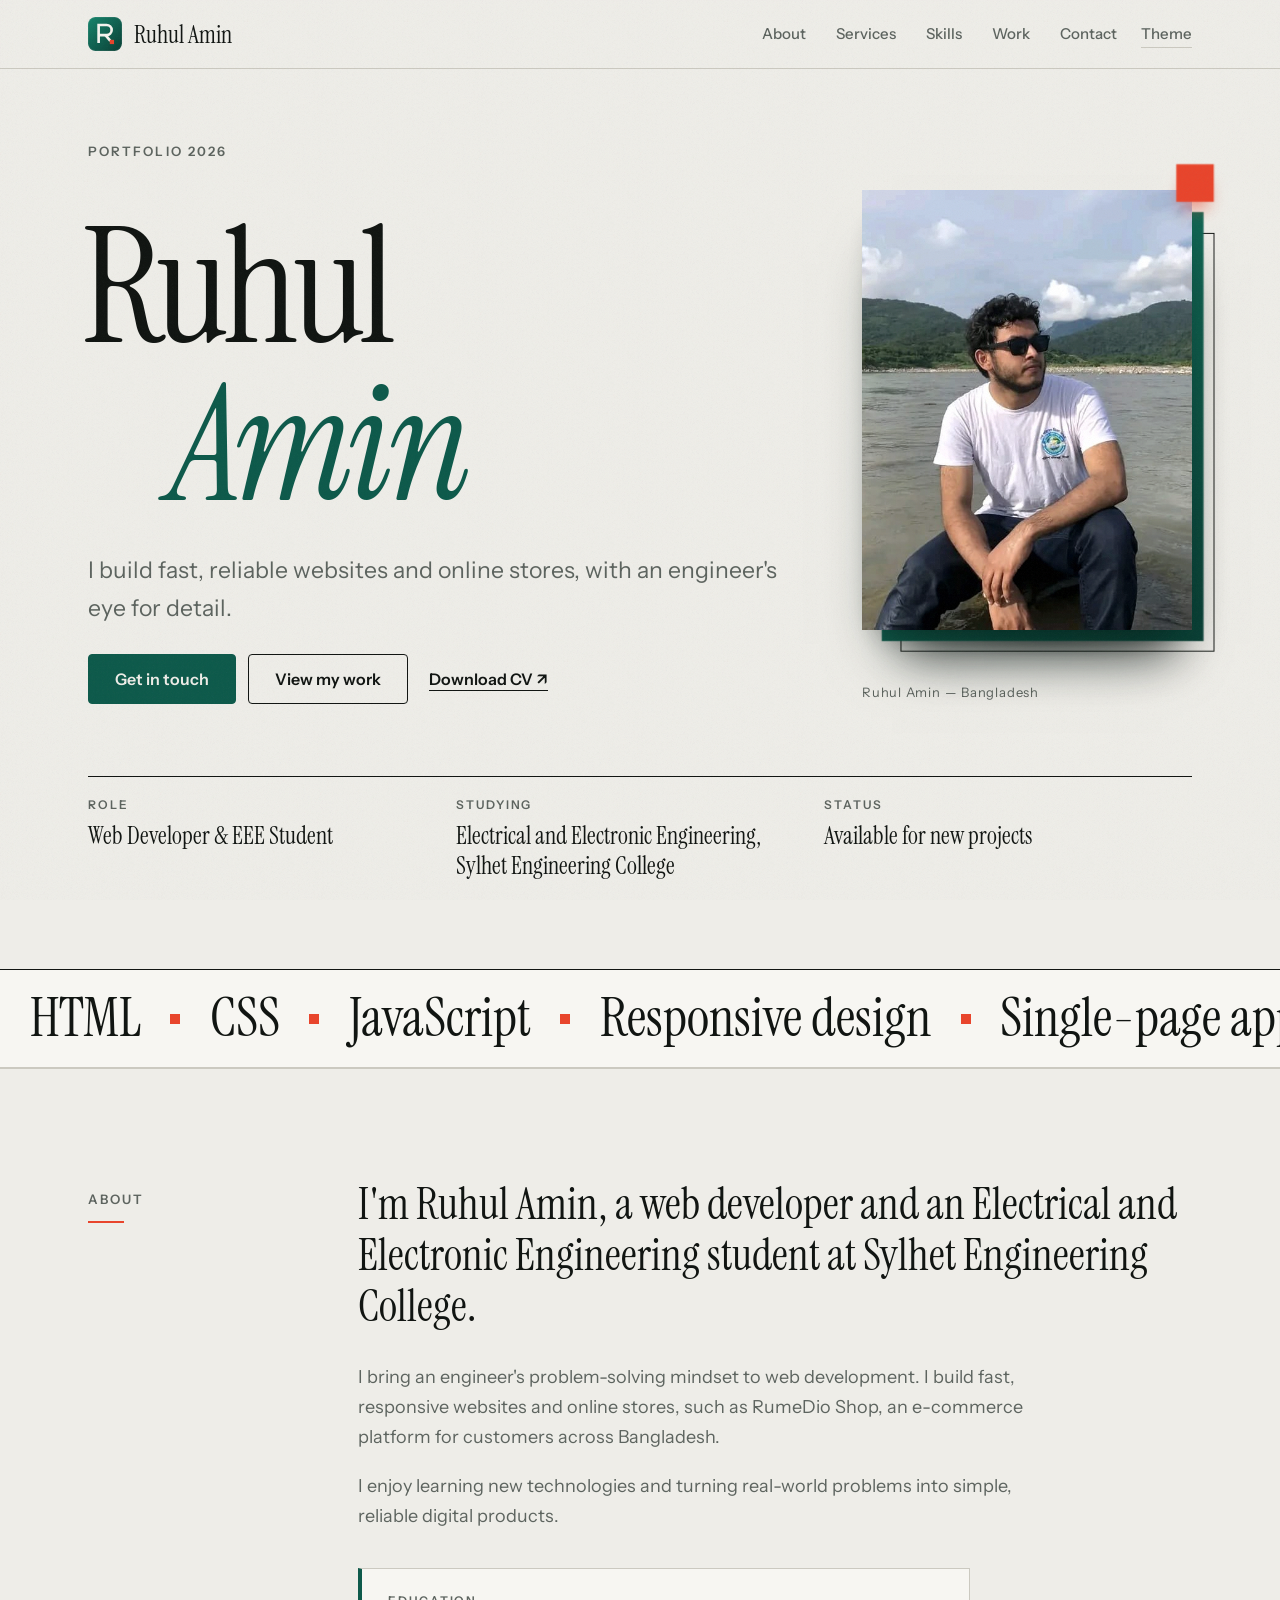
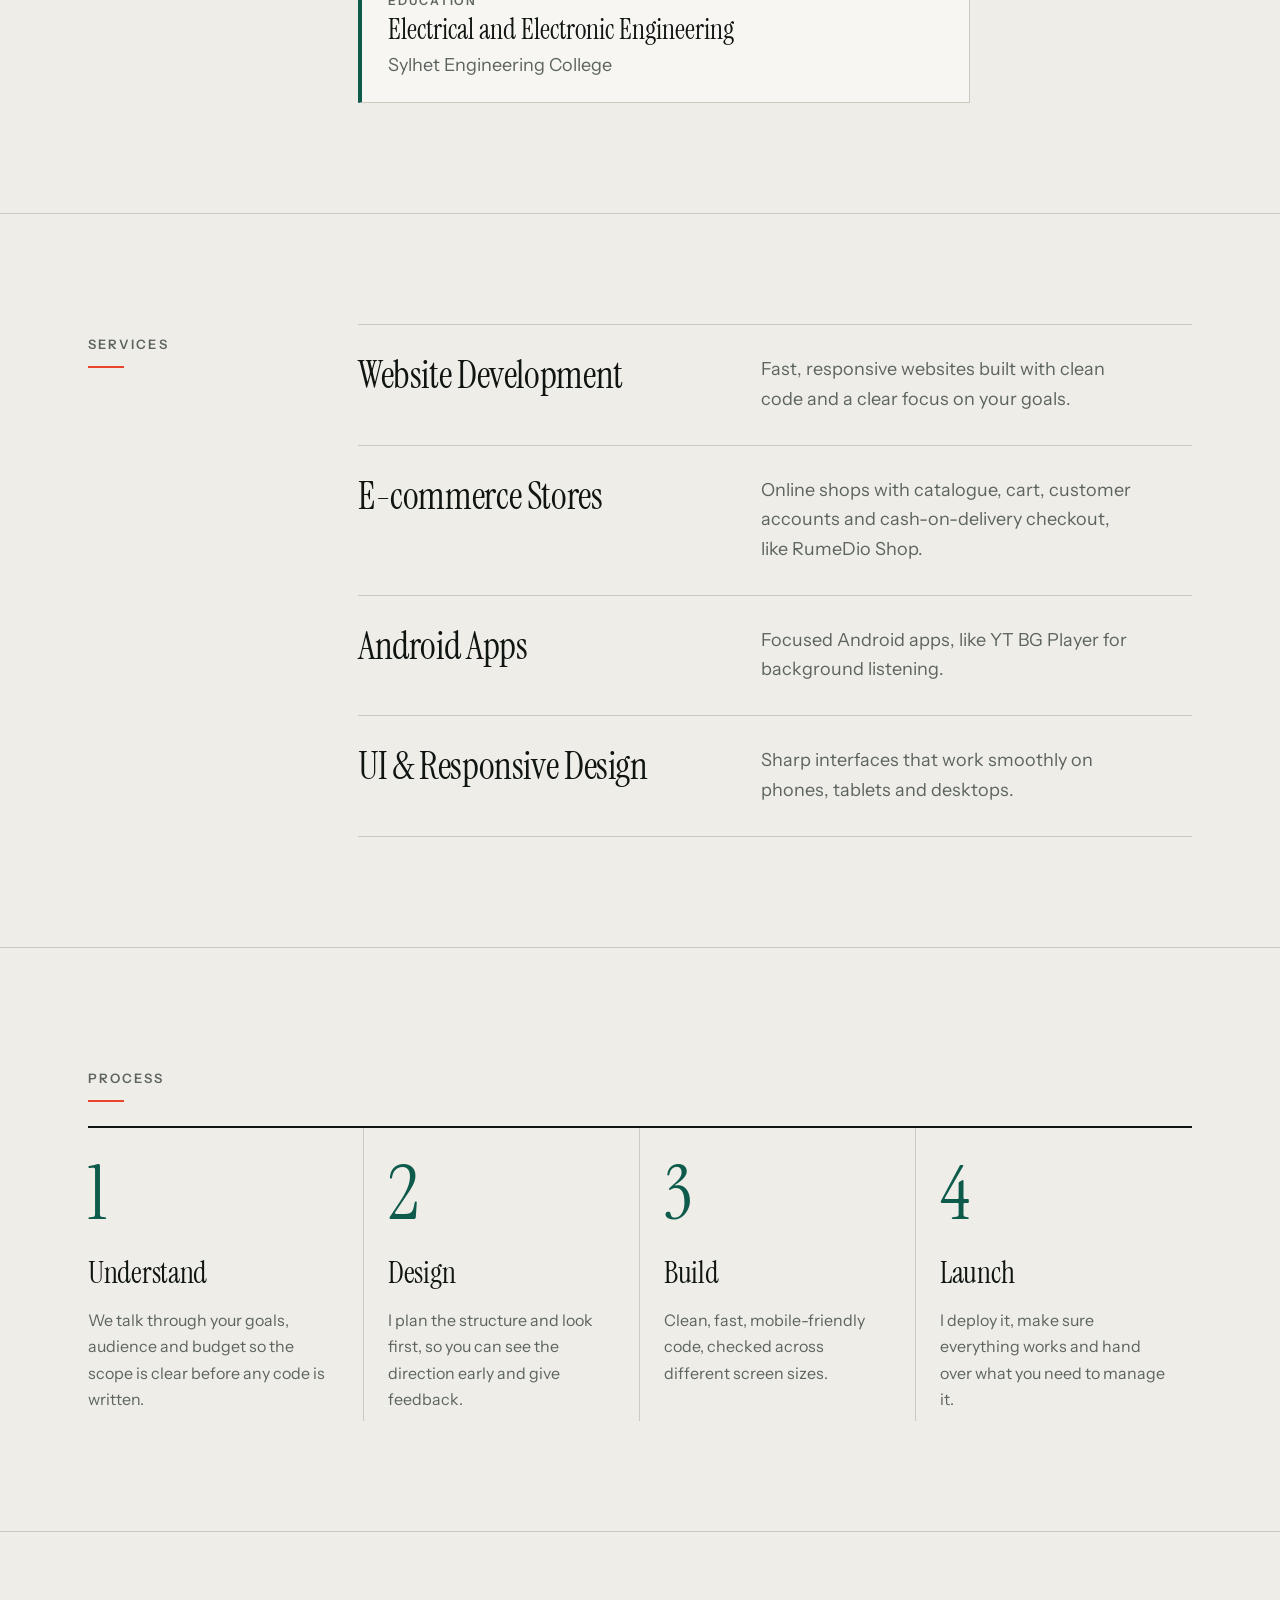
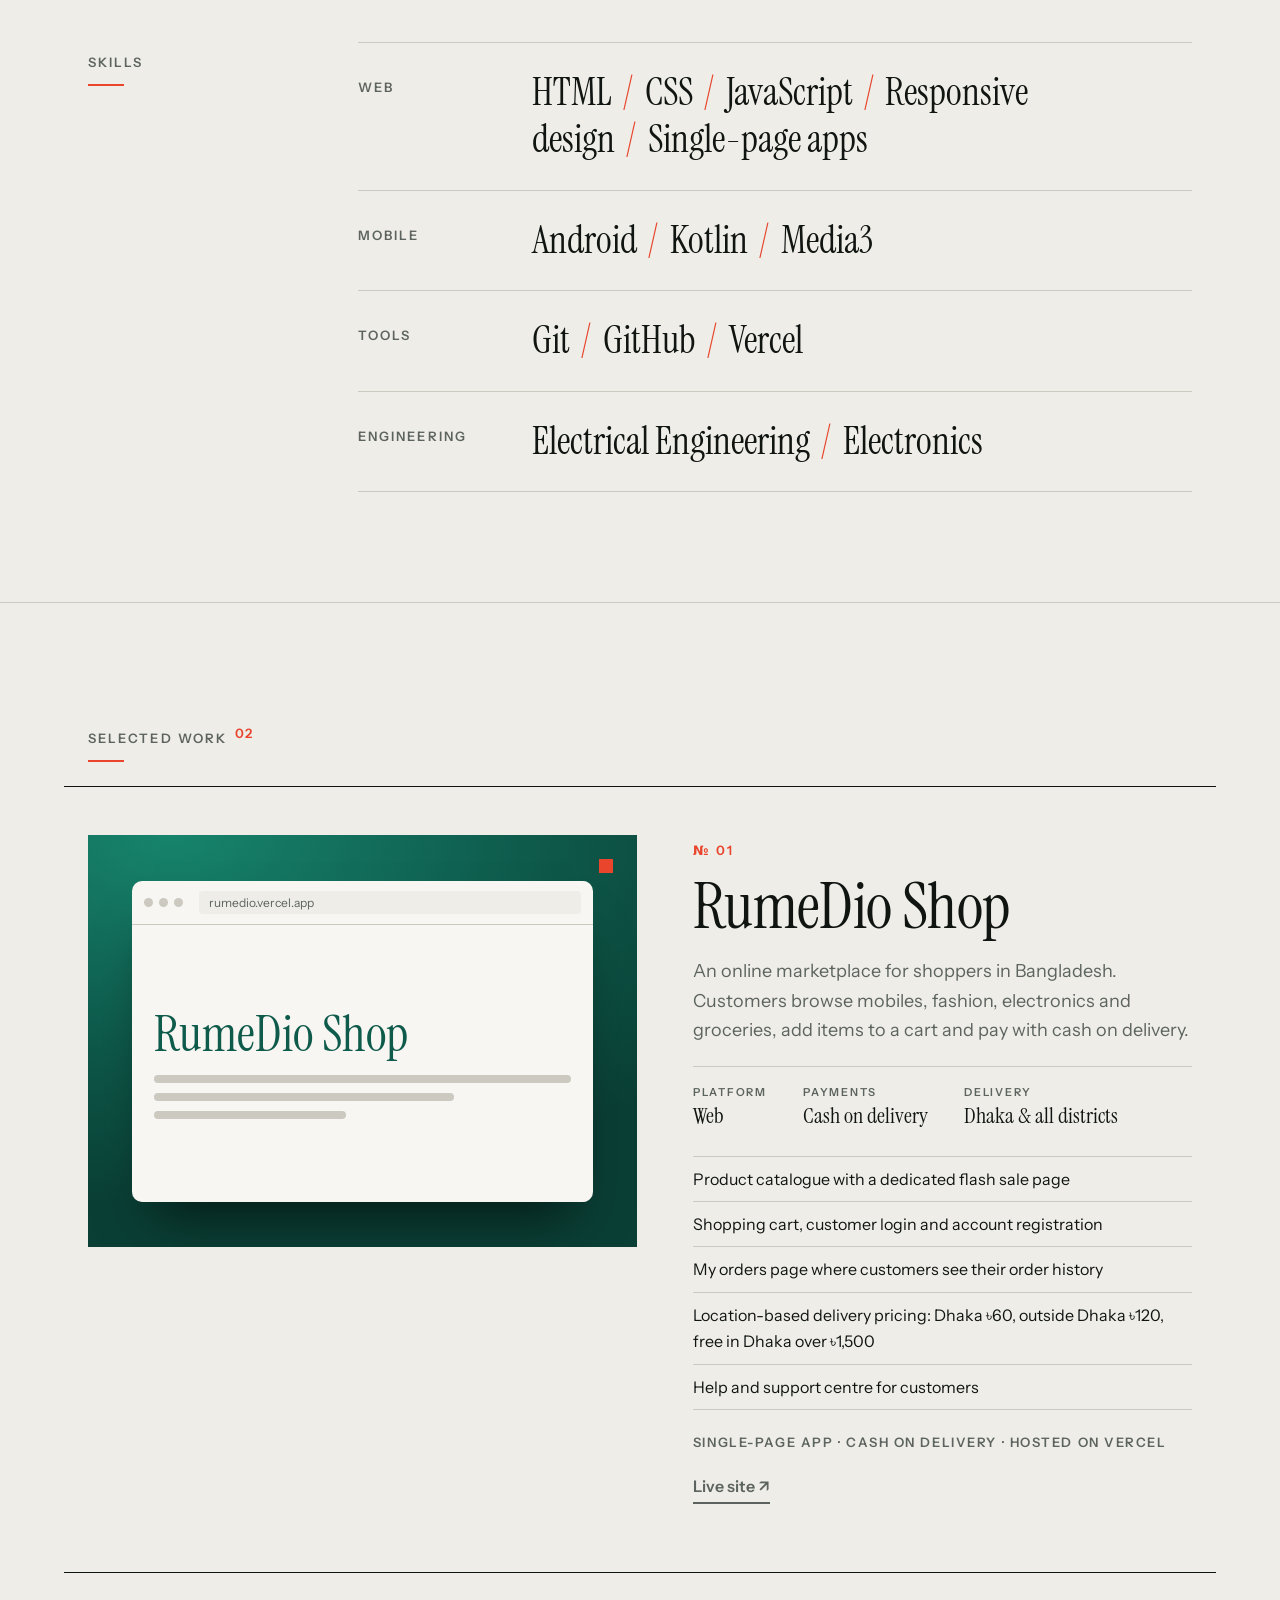
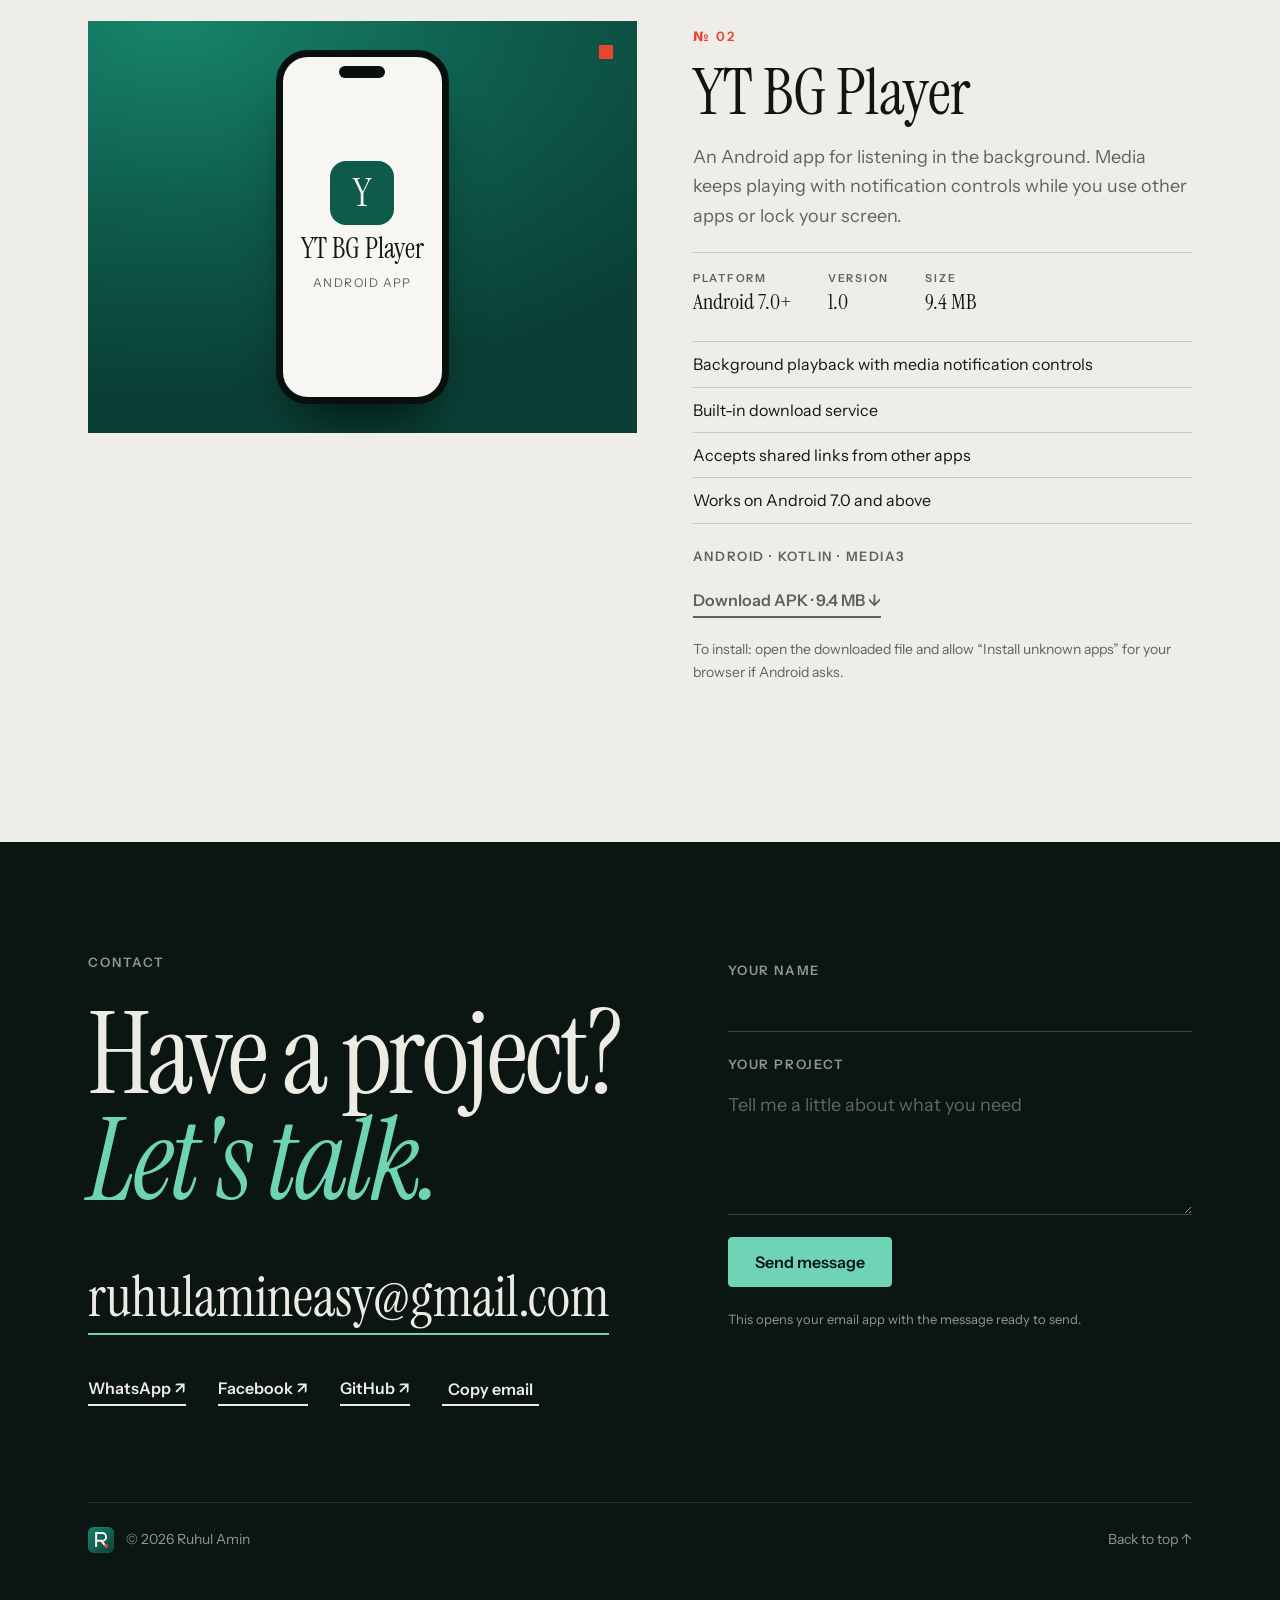
==== index.html @ 15cf126d "Add files via upload" ====
<!DOCTYPE html>
<html lang="en">
<head>
<meta charset="utf-8">
<meta name="viewport" content="width=device-width, initial-scale=1">
<title>Ruhul Amin — Web Developer</title>
<meta name="description" content="Ruhul Amin is a web developer and Electrical and Electronic Engineering student at Sylhet Engineering College, building fast websites and e-commerce stores.">
<meta name="theme-color" content="#0E5A4B">
<meta property="og:title" content="Ruhul Amin — Web Developer">
<meta property="og:description" content="Fast websites and e-commerce stores, built in Bangladesh.">
<meta property="og:type" content="website">
<link rel="icon" href="favicon.svg" type="image/svg+xml">
<link rel="preconnect" href="https://fonts.googleapis.com">
<link rel="preconnect" href="https://fonts.gstatic.com" crossorigin>
<link href="https://fonts.googleapis.com/css2?family=Instrument+Serif:ital@0;1&family=Instrument+Sans:wght@400;500;600&display=swap" rel="stylesheet">
<script type="application/ld+json">{"@context":"https://schema.org","@type":"Person","name":"Ruhul Amin","jobTitle":"Web Developer","email":"ruhulamineasy@gmail.com","alumniOf":{"@type":"CollegeOrUniversity","name":"Sylhet Engineering College"},"address":{"@type":"PostalAddress","addressCountry":"BD"}}</script>
<script>try{var t=localStorage.getItem('theme');if(t)document.documentElement.dataset.theme=t}catch(e){}document.documentElement.classList.add('js');try{if(sessionStorage.getItem('seen'))document.documentElement.classList.add('seen');else sessionStorage.setItem('seen','1')}catch(e){}</script>
<link rel="stylesheet" href="style.css">
</head>
<body>
<a class="skip" href="#about">Skip to content</a>
<div id="splash" aria-hidden="true"><img src="assets/logo.svg" width="96" height="96" alt=""></div>
<div class="progress" id="progress"></div>
<header class="top"><div class="wrap bar">
  <a class="brand" href="#top" aria-label="Home"><img src="assets/logo.svg" width="34" height="34" alt=""><span id="brand"></span></a>
  <nav id="nav" aria-label="Main"><a href="#about">About</a><a href="#services">Services</a><a href="#skills">Skills</a><a href="#projects">Work</a><a href="#contact">Contact</a></nav>
  <div class="actions"><button class="tx" id="theme" type="button">Theme</button><button class="tx menu" id="menu" type="button" aria-expanded="false">Menu</button></div>
</div></header>

<section class="hero" id="top"><div class="wrap">
  <p class="kicker">Portfolio <span id="year"></span></p>
  <div class="hero-grid">
    <div>
      <h1 id="hello"></h1>
      <p class="lead" id="tagline"></p>
      <div class="cta-row"><a class="btn solid" href="#contact">Get in touch</a><a class="btn" href="#projects">View my work</a><a class="btn text" id="cv" hidden download>Download CV ↗</a></div>
    </div>
    <figure class="photo"><div class="stage" id="stage"><i class="l1"></i><i class="l2"></i><div class="frame" id="avatar"></div><b class="sq"></b></div><figcaption id="cap"></figcaption></figure>
  </div>
  <dl class="meta" id="meta"></dl>
</div></section>

<div class="ticker" aria-hidden="true"><div id="tick"></div></div>

<section id="about"><div class="wrap row"><h2>About</h2><div id="aboutText" class="prose rv"></div></div></section>
<section id="services"><div class="wrap row"><h2>Services</h2><div class="svc" id="svcList"></div></div></section>
<section id="process"><div class="wrap"><div class="row head"><h2>Process</h2></div><div class="proc" id="procList"></div></div></section>
<section id="skills"><div class="wrap row"><h2>Skills</h2><div id="skillList"></div></div></section>
<section id="projects"><div class="wrap"><div class="row head"><h2>Selected work</h2></div><div id="projectList"></div></div></section>

<section class="contact" id="contact"><div class="wrap">
  <div class="contact-grid">
    <div>
      <p class="kicker">Contact</p>
      <h2 class="big">Have a project?<br><em>Let's talk.</em></h2>
      <a class="mail" id="mail"></a>
      <p class="hl" id="links"></p>
    </div>
    <form class="form" id="form">
      <label>Your name<input name="name" required autocomplete="name"></label>
      <label>Your project<textarea name="msg" rows="5" required placeholder="Tell me a little about what you need"></textarea></label>
      <button class="btn solid" type="submit">Send message</button>
      <small>This opens your email app with the message ready to send.</small>
    </form>
  </div>
  <footer><img src="assets/logo.svg" width="26" height="26" alt=""><span id="foot"></span><a href="#top" class="totop">Back to top ↑</a></footer>
</div></section>
<script src="data.js"></script>
<script src="script.js"></script>
</body>
</html>
---- style.css ----
:root{--bg:#eeede8;--panel:#f7f6f2;--ink:#111512;--muted:#5d645f;--line:#cbc9c0;--acc:#0e5a4b;--green:#0e5a4b;--hot:#e8452c;--dark:#0b1511;--paper:#f4f3ee;color-scheme:light}
:root[data-theme=dark]{--bg:#0d1310;--panel:#121a16;--ink:#ecebe4;--muted:#8f9892;--line:#27302b;--acc:#6fd3b5;color-scheme:dark}
@media (prefers-color-scheme:dark){:root:not([data-theme=light]){--bg:#0d1310;--panel:#121a16;--ink:#ecebe4;--muted:#8f9892;--line:#27302b;--acc:#6fd3b5;color-scheme:dark}}
*{box-sizing:border-box}html{scroll-behavior:smooth;scroll-padding-top:70px}
body{margin:0;background:var(--bg);color:var(--ink);font:400 18px/1.65 "Instrument Sans",system-ui,sans-serif;-webkit-font-smoothing:antialiased}
body::after{content:"";position:fixed;inset:0;pointer-events:none;z-index:50;opacity:.05;background-image:url("data:image/svg+xml,%3Csvg xmlns='http://www.w3.org/2000/svg' width='160' height='160'%3E%3Cfilter id='n'%3E%3CfeTurbulence baseFrequency='.8' numOctaves='2' stitchTiles='stitch'/%3E%3C/filter%3E%3Crect width='100%25' height='100%25' filter='url(%23n)'/%3E%3C/svg%3E")}
h1,h2,h3,.serif{font-family:"Instrument Serif",Georgia,serif;font-weight:400;margin:0;letter-spacing:-.01em}
a{color:inherit}:focus-visible{outline:2px solid var(--acc);outline-offset:4px}
::selection{background:var(--green);color:var(--paper)}
.wrap{max-width:1160px;margin:0 auto;padding:0 28px}
section{padding:110px 0;border-top:1px solid var(--line)}
.kicker{margin:0 0 28px;font-size:13px;font-weight:600;letter-spacing:.16em;text-transform:uppercase;color:var(--muted)}
.row{display:grid;grid-template-columns:230px 1fr;gap:40px}
.row>h2{font:600 13px "Instrument Sans",sans-serif;letter-spacing:.16em;text-transform:uppercase;color:var(--muted);padding-top:12px}
.progress{position:fixed;top:0;left:0;height:2px;width:0;background:var(--hot);z-index:60}

.top{position:sticky;top:0;z-index:10;background:color-mix(in srgb,var(--bg) 90%,transparent);backdrop-filter:blur(10px);border-bottom:1px solid var(--line)}
.bar{display:flex;align-items:center;height:68px;gap:24px}
.brand{display:flex;align-items:center;gap:12px;font:400 24px "Instrument Serif",serif;text-decoration:none}
.brand img{border-radius:6px}
#nav{display:flex;gap:30px;margin-left:auto}
#nav a{text-decoration:none;font-size:15px;font-weight:500;color:var(--muted);padding:4px 0;background:linear-gradient(var(--hot),var(--hot)) 0 100%/0 2px no-repeat;transition:background-size .3s,color .2s}
#nav a:hover,#nav a.on{color:var(--ink);background-size:100% 2px}
.actions{display:flex;gap:18px}
.tx{background:none;border:0;padding:4px 0;font:500 15px "Instrument Sans",sans-serif;color:var(--muted);cursor:pointer;border-bottom:1px solid var(--line)}
.tx:hover{color:var(--ink);border-color:var(--ink)}.menu{display:none}

.hero{border:0;padding:72px 0 88px}
.hero-grid{display:grid;grid-template-columns:1fr 330px;gap:64px;align-items:end}
.hero h1{font-size:clamp(64px,12.5vw,176px);line-height:.88;letter-spacing:-.035em;margin-left:-.04em}
.hero h1 em{color:var(--acc);padding-left:.55em}
.lead{font-size:clamp(19px,2vw,23px);max-width:30em;margin:36px 0 26px;color:var(--muted)}
.hl{display:flex;flex-wrap:wrap;gap:12px 32px;margin:0}
.hl a,.lnk{font-weight:600;font-size:16px;text-decoration:none;border-bottom:2px solid var(--ink);padding-bottom:2px;cursor:pointer;transition:.2s;background:none;border-top:0;border-left:0;border-right:0;color:inherit;font-family:inherit}
.hl a:hover,.lnk:hover{color:var(--acc);border-color:var(--hot)}
.photo{margin:0;position:relative}
.frame{aspect-ratio:3/4;background:var(--green);color:var(--paper);display:grid;place-items:center;font:400 120px "Instrument Serif",serif;overflow:hidden}
.frame img{width:100%;height:100%;object-fit:cover;filter:grayscale(.15) contrast(1.03)}
.photo::after{content:"";position:absolute;width:38px;height:38px;background:var(--hot);right:-14px;top:-14px;z-index:-1}
figcaption{margin-top:12px;font-size:13px;letter-spacing:.06em;color:var(--muted)}
.meta{display:grid;grid-template-columns:repeat(3,1fr);margin:72px 0 0;border-top:1px solid var(--ink)}
.meta div{padding:18px 24px 0 0}.meta dt{font-size:12px;font-weight:600;letter-spacing:.16em;text-transform:uppercase;color:var(--muted)}
.meta dd{margin:6px 0 0;font:400 24px/1.25 "Instrument Serif",serif}

.prose p{margin:0 0 20px;max-width:58ch;color:var(--muted)}
.prose p:first-child{font:400 clamp(28px,3.6vw,44px)/1.15 "Instrument Serif",serif;color:var(--ink);max-width:22em;margin-bottom:32px}
.svc article{display:grid;grid-template-columns:1fr 1fr;gap:32px;padding:30px 0;border-top:1px solid var(--line);transition:padding .3s}
.svc article:last-child{border-bottom:1px solid var(--line)}
.svc article:hover{padding-left:16px}.svc article:hover h3{color:var(--acc);font-style:italic}
.svc h3{font-size:clamp(28px,3vw,38px);line-height:1.1}.svc p{margin:0;color:var(--muted);align-self:center}
.group{display:grid;grid-template-columns:150px 1fr;gap:24px;padding:26px 0;border-top:1px solid var(--line)}
.group:last-child{border-bottom:1px solid var(--line)}
.group h3{font:600 13px "Instrument Sans",sans-serif;letter-spacing:.16em;text-transform:uppercase;color:var(--muted);padding-top:10px}
.group p{margin:0;font:400 clamp(26px,3vw,38px)/1.25 "Instrument Serif",serif}
.group i{font-style:normal;color:var(--hot);padding:0 .3em}

.head{margin-bottom:24px}
.proj{display:grid;grid-template-columns:1.1fr 1fr;gap:56px;padding:48px 0;border-top:1px solid var(--ink)}
.panel{background:var(--green);color:var(--paper);aspect-ratio:4/3;padding:28px;display:flex;flex-direction:column;justify-content:space-between;position:relative;overflow:hidden}
.panel small{font-size:13px;letter-spacing:.14em;text-transform:uppercase;opacity:.75}
.panel strong{font:400 clamp(52px,7vw,96px)/.9 "Instrument Serif",serif;letter-spacing:-.03em}
.panel::after{content:"";position:absolute;right:28px;top:28px;width:16px;height:16px;background:var(--hot)}
.shot{aspect-ratio:4/3;border:1px solid var(--line);overflow:hidden;background:var(--panel)}.shot img{width:100%;height:100%;object-fit:cover;object-position:top}
.proj .n{font-size:13px;font-weight:600;letter-spacing:.16em;color:var(--hot)}
.proj h3{font-size:clamp(40px,5vw,64px);line-height:1;margin:10px 0 18px}
.proj p{margin:0 0 20px;color:var(--muted);max-width:40em}
.points{list-style:none;margin:0 0 22px;padding:0}
.points li{padding:9px 0;border-top:1px solid var(--line);font-size:16px}.points li:last-child{border-bottom:1px solid var(--line)}
.proj .note{margin:18px 0 0;font-size:14px;color:var(--muted);max-width:38em}
.tech{margin:0 0 26px;font-size:13px;font-weight:600;letter-spacing:.12em;text-transform:uppercase;color:var(--acc)}

.contact{background:var(--dark);color:#ecebe4;border:0}
.contact .kicker{color:#8f9892}
.big{font-size:clamp(52px,9vw,128px);line-height:.92;letter-spacing:-.03em;margin-bottom:48px}.big em{color:#6fd3b5}
.mail{display:inline-block;font:400 clamp(26px,4.5vw,56px) "Instrument Serif",serif;text-decoration:none;border-bottom:2px solid #6fd3b5;margin-bottom:40px;word-break:break-all}
.mail:hover{color:#6fd3b5}
.contact .hl a,.contact .lnk{border-color:#ecebe4}.contact .hl a:hover,.contact .lnk:hover{color:#6fd3b5;border-color:var(--hot)}
footer{display:flex;align-items:center;gap:12px;margin-top:96px;padding-top:24px;border-top:1px solid #27302b;color:#8f9892;font-size:14px}
.totop{margin-left:auto;text-decoration:none}.totop:hover{color:#fff}

.js .rv{opacity:0;transform:translateY(24px);transition:opacity .8s cubic-bezier(.2,.7,.2,1),transform .8s cubic-bezier(.2,.7,.2,1)}
.js .rv.in{opacity:1;transform:none}
.hero .kicker,.hero h1,.lead,.hero .hl,.photo,.meta{animation:up .9s cubic-bezier(.2,.7,.2,1) both}
.hero h1{animation-delay:.08s}.lead{animation-delay:.2s}.hero .hl{animation-delay:.28s}.photo{animation-delay:.25s}.meta{animation-delay:.4s}
@keyframes up{from{opacity:0;transform:translateY(24px)}}

@media (max-width:860px){
 .row,.hero-grid,.proj,.svc article,.group{grid-template-columns:1fr}.row{gap:20px}.svc article,.group{gap:10px}
 .hero{padding:40px 0 64px}.hero-grid{gap:40px}.photo{width:200px;order:-1}.frame{font-size:80px}.meta{grid-template-columns:1fr;margin-top:48px}
 .proj{gap:28px;padding:36px 0}section{padding:72px 0}.menu{display:block}.actions{margin-left:auto}#nav{margin:0}
 #nav{display:none;position:absolute;top:68px;left:0;right:0;flex-direction:column;gap:0;padding:8px 28px 18px;background:var(--bg);border-bottom:1px solid var(--line)}
 #nav.open{display:flex}#nav a{padding:12px 0;font-size:18px}
}
@media (prefers-reduced-motion:reduce){*{animation:none!important;transition:none!important;scroll-behavior:auto!important}.js .rv{opacity:1;transform:none}}

/* ---- v2 polish ---- */
[hidden]{display:none!important}
.cta-row{display:flex;flex-wrap:wrap;gap:12px;align-items:center}
.btn{display:inline-block;font:600 16px "Instrument Sans",sans-serif;text-decoration:none;padding:14px 26px;border:1.5px solid var(--ink);border-radius:4px;background:none;color:inherit;cursor:pointer;transition:.2s}
.btn:hover{background:var(--ink);color:var(--bg)}
.btn.solid{background:var(--acc);border-color:var(--acc);color:var(--bg)}
.btn.solid:hover{filter:brightness(1.12);background:var(--acc);color:var(--bg)}
.btn.text{border-color:transparent;text-decoration:underline;text-underline-offset:5px;padding-inline:8px}
.btn.text:hover{background:none;color:var(--acc)}
.edu{display:grid;gap:4px;max-width:34em;margin-top:36px;padding:22px 26px;background:var(--panel);border:1px solid var(--line);border-left:4px solid var(--acc)}
.edu span{font-size:12px;font-weight:600;letter-spacing:.16em;text-transform:uppercase;color:var(--muted)}
.edu strong{font:400 28px/1.15 "Instrument Serif",serif}.edu em{font-style:normal;color:var(--muted)}

.visual{aspect-ratio:4/3;background:radial-gradient(120% 90% at 15% 0%,#17846c,var(--green) 55%,#0a3f35);display:flex;align-items:center;justify-content:center;overflow:hidden;position:relative}
.visual::after{content:"";position:absolute;right:24px;top:24px;width:14px;height:14px;background:var(--hot)}
.phone{height:86%;aspect-ratio:9/18.5;background:var(--panel);border:7px solid #07100c;border-radius:32px;box-shadow:0 34px 50px -22px rgba(0,0,0,.65);display:flex;flex-direction:column;align-items:center;justify-content:center;gap:10px;position:relative;overflow:hidden;text-align:center;padding:16px}
.phone::before{content:"";position:absolute;top:9px;left:50%;width:46px;height:12px;border-radius:8px;background:#07100c;transform:translateX(-50%);z-index:2}
.phone img{position:absolute;inset:0;width:100%;height:100%;object-fit:cover}
.phone .ic{width:64px;height:64px;border-radius:16px;background:var(--green);color:var(--paper);display:grid;place-items:center;font:400 38px "Instrument Serif",serif}
.phone b{font:400 28px/1 "Instrument Serif",serif}.phone small{font-size:12px;color:var(--muted);letter-spacing:.12em;text-transform:uppercase}
.browser{width:84%;height:78%;background:var(--panel);border-radius:10px;box-shadow:0 34px 50px -22px rgba(0,0,0,.6);overflow:hidden;display:flex;flex-direction:column}
.browser i{display:flex;align-items:center;gap:6px;padding:10px 12px;border-bottom:1px solid var(--line);font-style:normal}
.browser u{width:9px;height:9px;border-radius:50%;background:var(--line)}
.browser em{flex:1;margin-left:10px;font-style:normal;font-size:12px;color:var(--muted);background:var(--bg);padding:2px 10px;border-radius:4px;white-space:nowrap;overflow:hidden}
.pg{flex:1;padding:22px;display:flex;flex-direction:column;gap:10px;justify-content:center}
.pg b{font:400 clamp(30px,4vw,50px)/1 "Instrument Serif",serif;color:var(--acc);margin-bottom:6px}
.pg s{display:block;height:8px;border-radius:4px;background:var(--line);width:100%}.pg s:nth-of-type(2){width:72%}.pg s:nth-of-type(3){width:46%}
.pg.has{padding:0}.pg.has img{width:100%;height:100%;object-fit:cover;object-position:top}

.contact-grid{display:grid;grid-template-columns:1.1fr .9fr;gap:72px;align-items:start}
.form{display:grid;gap:22px;padding-top:8px}
.form label{display:grid;gap:8px;font-size:13px;font-weight:600;letter-spacing:.12em;text-transform:uppercase;color:#8f9892}
.form input,.form textarea{font:400 18px "Instrument Sans",sans-serif;color:#ecebe4;background:transparent;border:0;border-bottom:1.5px solid #3a453f;padding:10px 0;border-radius:0;letter-spacing:0;text-transform:none;resize:vertical}
.form input:focus,.form textarea:focus{outline:0;border-color:#6fd3b5}
.form input::placeholder,.form textarea::placeholder{color:#5d6a63}
.form small{color:#8f9892;font-size:13px}
.contact .btn{border-color:#ecebe4;color:#ecebe4}.contact .btn:hover{background:#ecebe4;color:#0b1511}
.contact .btn.solid{background:#6fd3b5;border-color:#6fd3b5;color:#0b1511}.contact .btn.solid:hover{background:#8be3c8;color:#0b1511}
.form .btn{justify-self:start}
@media (max-width:860px){.contact-grid{grid-template-columns:1fr;gap:48px}.cta-row .btn{padding:13px 22px}}

/* ---- v3 motion ---- */
html:not(.seen){--o:1.25s}
#splash{position:fixed;inset:0;z-index:100;background:#0b1511;display:grid;place-items:center;animation:splashout .6s 1.25s cubic-bezier(.7,0,.3,1) forwards}
#splash img{width:96px;height:96px;border-radius:22px;box-shadow:0 30px 60px -20px rgba(0,0,0,.6)}
.seen #splash{display:none}
@keyframes splashout{to{transform:translateY(-100%);visibility:hidden}}

.brand img{transition:transform .35s cubic-bezier(.3,1.6,.5,1)}
.brand:hover img{transform:rotate(-8deg) scale(1.08)}

.hero h1{animation:none}
.ln{display:block;overflow:hidden;padding:.12em 0 .1em;margin:-.12em 0 -.1em}
.ln>span{display:block;transform:translateY(112%);animation:rise 1.05s cubic-bezier(.2,.8,.2,1) forwards;animation-delay:calc(.05s + var(--o,0s))}
.ln:nth-child(2)>span{animation-delay:calc(.18s + var(--o,0s))}
@keyframes rise{to{transform:none}}
.hero .kicker,.lead,.cta-row,.photo,.meta{animation:up .9s cubic-bezier(.2,.7,.2,1) both;animation-delay:calc(var(--d,0s) + var(--o,0s))}
.lead{--d:.35s}.cta-row{--d:.48s}.photo{--d:.25s}.meta{--d:.65s}
.photo::after{animation:bob 5s ease-in-out infinite}
@keyframes bob{50%{transform:translate(-6px,6px) rotate(8deg)}}

.ticker{overflow:hidden;background:var(--panel);border-top:1px solid var(--ink);border-bottom:1px solid var(--line);padding:22px 0}
.ticker>div{display:flex;align-items:center;width:max-content;animation:tick 45s linear infinite}
.ticker:hover>div{animation-play-state:paused}
.ticker span{font:400 clamp(30px,4.2vw,54px)/1 "Instrument Serif",serif;padding:0 .55em;white-space:nowrap}
.ticker i{width:10px;height:10px;background:var(--hot);flex:none}
@keyframes tick{to{transform:translateX(-50%)}}

.phone{animation:float 6s ease-in-out infinite}
.browser{animation:float 7s ease-in-out infinite}
@keyframes float{50%{transform:translateY(-8px) rotate(-.6deg)}}
.proj:hover .visual::after{transform:rotate(90deg) scale(1.3)}
.visual::after{transition:transform .5s cubic-bezier(.3,1.6,.5,1)}
.proj h3{transition:color .3s}.proj:hover h3{color:var(--acc)}
.row>h2::after{content:"";display:block;width:0;height:2px;background:var(--hot);margin-top:14px;transition:width .8s .2s cubic-bezier(.2,.7,.2,1)}
.row.in>h2::after{width:36px}
@media (prefers-reduced-motion:reduce){
 #splash{display:none!important}
 .ln>span{transform:none}.row>h2::after{width:36px}
}

/* ---- v4 strength ---- */
.skip{position:absolute;left:-999px;top:0}.skip:focus{left:16px;top:16px;z-index:200;background:var(--ink);color:var(--bg);padding:10px 16px;text-decoration:none}
.head h2 sup{font-size:1em;color:var(--hot);margin-left:8px;letter-spacing:.05em}
.proc{display:grid;grid-template-columns:repeat(4,1fr);margin-top:20px;border-top:2px solid var(--ink)}
.proc article{padding:28px 24px 8px;border-right:1px solid var(--line)}
.proc article:first-child{padding-left:0}.proc article:last-child{border-right:0}
.proc b{display:block;font:400 76px/1 "Instrument Serif",serif;color:var(--acc);margin-bottom:16px}
.proc h3{font-size:30px;margin-bottom:10px}.proc p{margin:0;color:var(--muted);font-size:16px}
.facts{display:flex;flex-wrap:wrap;gap:14px 36px;margin:0 0 22px;padding:16px 0 4px;border-top:1px solid var(--line)}
.facts dt{font-size:11px;font-weight:600;letter-spacing:.16em;text-transform:uppercase;color:var(--muted)}
.facts dd{margin:2px 0 0;font:400 22px/1.2 "Instrument Serif",serif}
.nf{min-height:100vh;display:flex;flex-direction:column;justify-content:center;padding-top:40px;padding-bottom:40px}
.nf .big{color:var(--ink)}.nf .big em{color:var(--acc)}
@media (max-width:860px){
 .proc{grid-template-columns:1fr 1fr}.proc article{padding:22px 16px 8px 0;border-right:0;border-bottom:1px solid var(--line)}.proc article:first-child{padding-left:0}
 .proc b{font-size:56px}
}
@media (max-width:520px){.proc{grid-template-columns:1fr}}

/* ---- v5 hover effects ---- */
.btn{position:relative;overflow:hidden;isolation:isolate;--sw:var(--ink);--sw-ink:var(--bg);transition:translate .25s ease-out,color .3s,border-color .3s}
.btn::before{content:"";position:absolute;inset:0;z-index:-1;background:var(--sw);transform:scaleX(0);transform-origin:left;transition:transform .45s cubic-bezier(.7,0,.2,1)}
.btn:hover::before,.btn:focus-visible::before{transform:scaleX(1)}
.btn:hover{color:var(--sw-ink)}
.btn:not(.solid):hover{background:transparent}
.btn.solid:hover{background:var(--acc);filter:none;color:var(--sw-ink)}
.btn.text::before{display:none}.btn.text:hover{color:var(--acc)}
.contact .btn{--sw:#ecebe4;--sw-ink:#0b1511}
.contact .btn:hover{background:transparent;color:#0b1511}
.contact .btn.solid:hover{background:#6fd3b5;color:#0b1511}

.hl a,.lnk{border-bottom:0;padding-bottom:4px;background:linear-gradient(var(--hot),var(--hot)) 0 100%/0 2px no-repeat,linear-gradient(currentColor,currentColor) 0 100%/100% 2px no-repeat;transition:background-size .45s cubic-bezier(.7,0,.2,1),color .2s}
.hl a:hover,.lnk:hover{background-size:100% 2px,100% 2px}

.svc article{position:relative;isolation:isolate;padding-right:60px}
.svc article::before{content:"";position:absolute;inset:0 -16px;background:var(--panel);z-index:-1;transform:scaleY(0);transform-origin:bottom;transition:transform .4s cubic-bezier(.7,0,.2,1)}
.svc article:hover::before{transform:scaleY(1)}
.svc article::after{content:"→";position:absolute;right:0;top:50%;translate:-14px -50%;opacity:0;font:400 38px "Instrument Serif",serif;color:var(--acc);transition:.4s cubic-bezier(.2,.7,.2,1)}
.svc article:hover::after{opacity:1;translate:0 -50%}

.group p span{transition:color .25s;cursor:default}
.group p span:hover{color:var(--acc);font-style:italic}

.proc article{position:relative;transition:background .3s}
.proc article::before{content:"";position:absolute;left:0;right:0;top:-2px;height:2px;background:var(--hot);transform:scaleX(0);transform-origin:left;transition:transform .5s cubic-bezier(.7,0,.2,1)}
.proc article:hover::before{transform:scaleX(1)}
.proc b{transition:color .3s,transform .4s cubic-bezier(.3,1.6,.5,1)}
.proc article:hover b{color:var(--hot);transform:translateY(-6px)}

.proj{margin:0 -24px;padding:48px 24px;transition:background .4s}
.proj:hover{background:var(--panel)}
.visual{perspective:900px}
.phone,.browser{transform:rotateX(var(--rx,0deg)) rotateY(var(--ry,0deg));transition:transform .25s ease-out}
@keyframes float{50%{translate:0 -8px}}
.visual::before{content:"";position:absolute;inset:0;z-index:3;pointer-events:none;opacity:0;transition:opacity .3s;background:radial-gradient(380px circle at var(--mx,50%) var(--my,50%),rgba(255,255,255,.2),transparent 62%)}
.visual:hover::before{opacity:1}

.frame img{transition:filter .6s,transform .8s cubic-bezier(.2,.7,.2,1)}
.photo:hover .frame img{filter:none;transform:scale(1.05)}
.photo::before{content:"";position:absolute;inset:0;border:1.5px solid var(--ink);translate:14px 14px;z-index:-1;transition:translate .4s cubic-bezier(.3,1.6,.5,1)}
.photo:hover::before{translate:22px 22px}
.mail{transition:color .3s,border-color .3s,letter-spacing .4s}.mail:hover{letter-spacing:.01em}
@media (max-width:860px){.proj{margin:0;padding:36px 0}.svc article{padding-right:0}.svc article::after{display:none}.svc article::before{inset:0}}

/* ---- v6 3D photo ---- */
.photo::before,.photo::after{content:none}
.photo{perspective:1100px}
.stage{position:relative;transform-style:preserve-3d;transform:rotateX(var(--rx,0deg)) rotateY(var(--ry,0deg));transition:transform .35s ease-out;animation:lift 7s ease-in-out infinite}
@keyframes lift{50%{translate:0 -8px}}
.stage .frame{box-shadow:0 44px 60px -30px rgba(6,30,24,.6),0 18px 30px -18px rgba(0,0,0,.4)}
.stage i{position:absolute;inset:0;pointer-events:none;transition:transform .5s cubic-bezier(.2,.7,.2,1)}
.stage .l1{background:linear-gradient(135deg,#17846c,#0a3f35);transform:translate3d(16px,16px,-28px);box-shadow:0 36px 46px -24px rgba(0,0,0,.55)}
.stage .l2{border:1.5px solid var(--ink);transform:translate3d(32px,32px,-56px)}
.photo:hover .l1{transform:translate3d(22px,22px,-36px)}
.photo:hover .l2{transform:translate3d(44px,44px,-72px)}
.stage .sq{position:absolute;top:-14px;right:-14px;width:36px;height:36px;background:var(--hot);transform:translateZ(46px);box-shadow:0 12px 16px -6px rgba(232,69,44,.6)}
.stage::after{content:"";position:absolute;left:10%;right:-6%;bottom:-40px;height:30px;background:radial-gradient(closest-side,rgba(0,0,0,.38),transparent);filter:blur(7px);transform:translateZ(-90px)}
figcaption{margin-top:52px}
@media (max-width:860px){.stage .l1{transform:translate3d(10px,10px,-20px)}.stage .l2{transform:translate3d(20px,20px,-40px)}figcaption{margin-top:34px}.stage::after{display:none}}
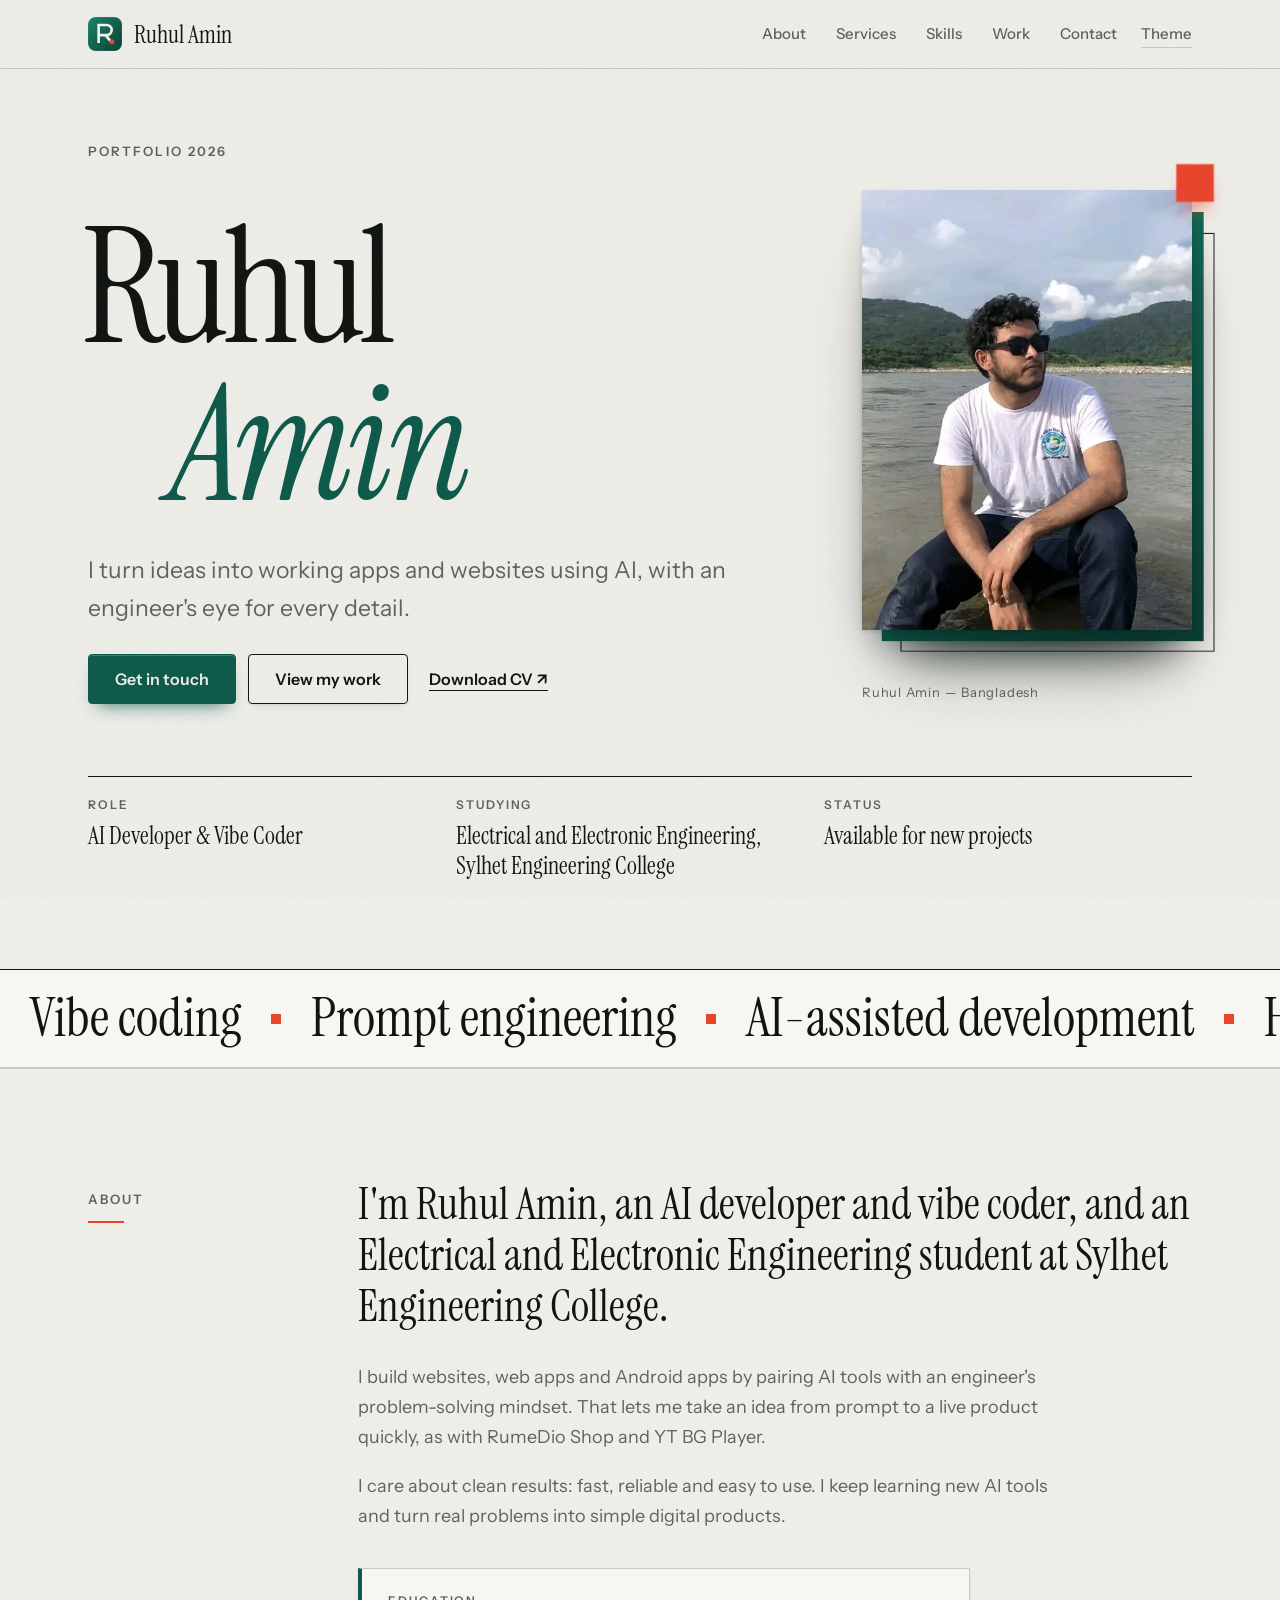
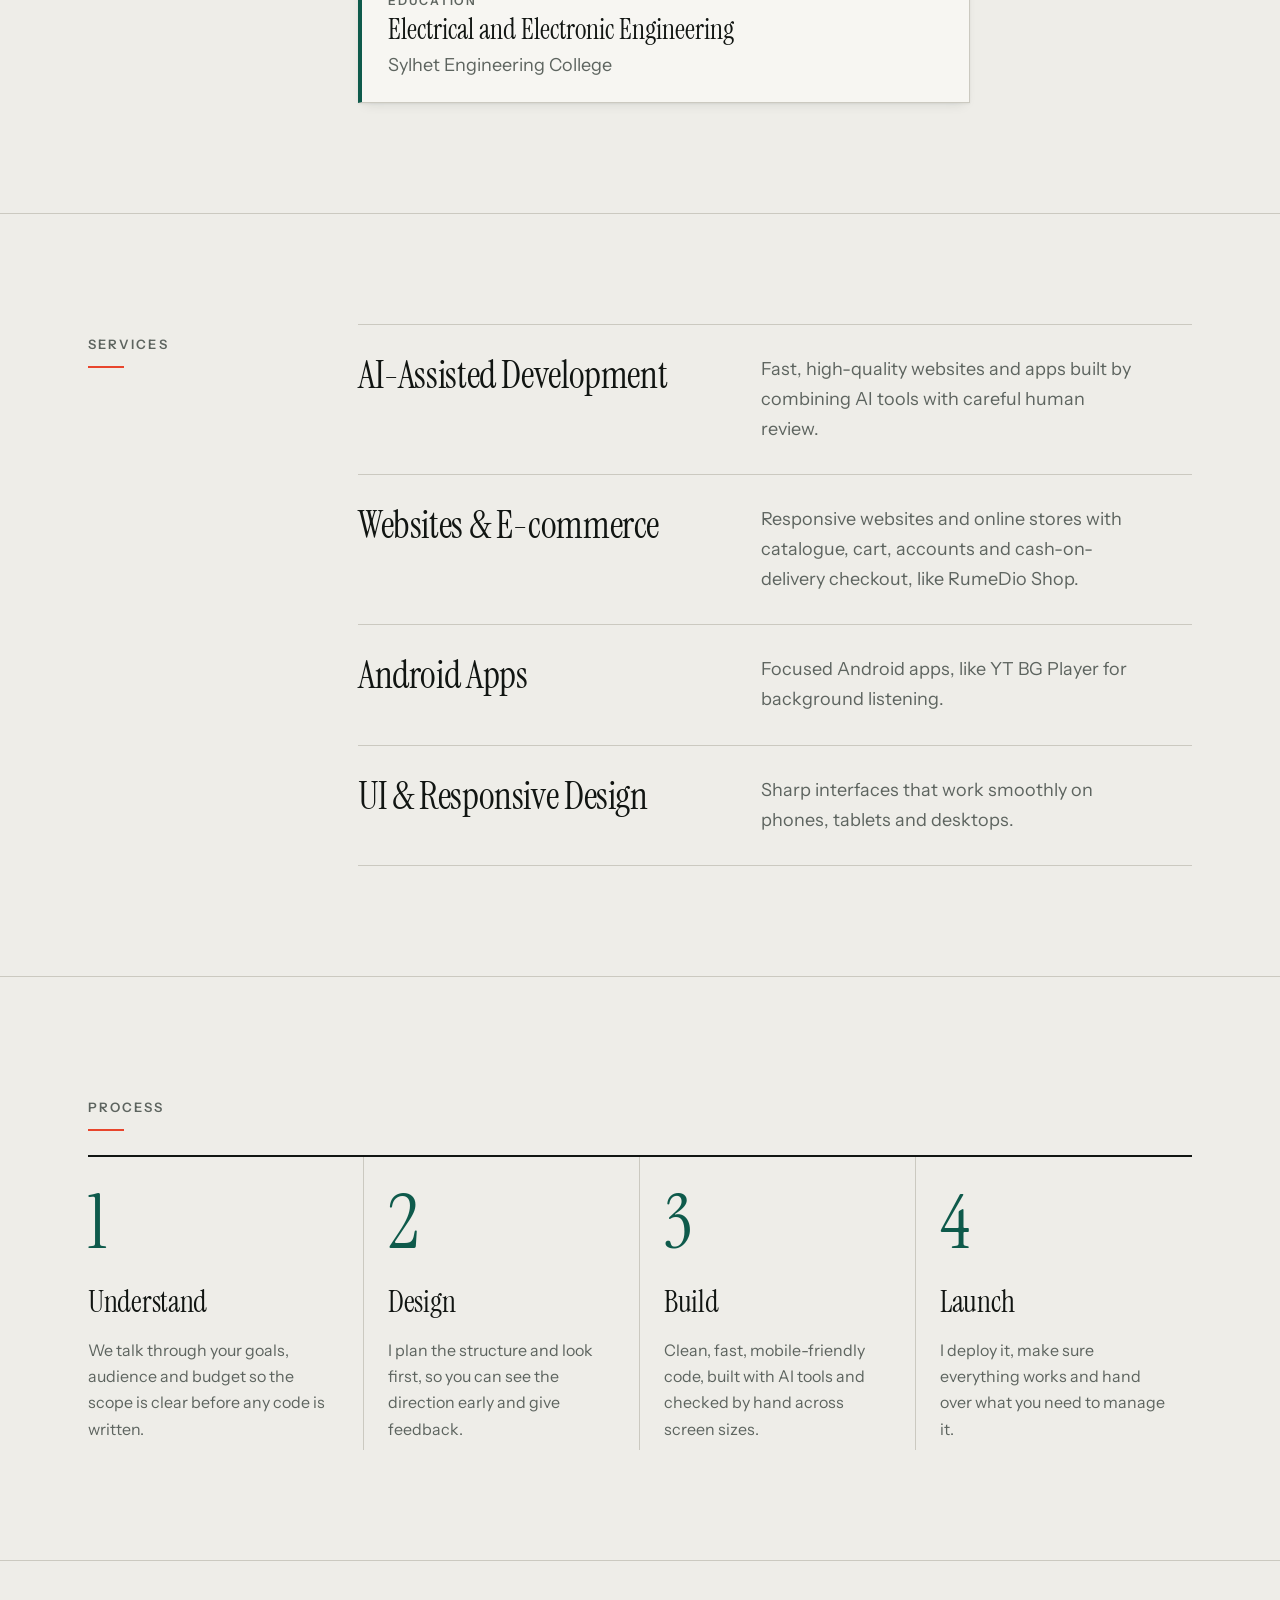
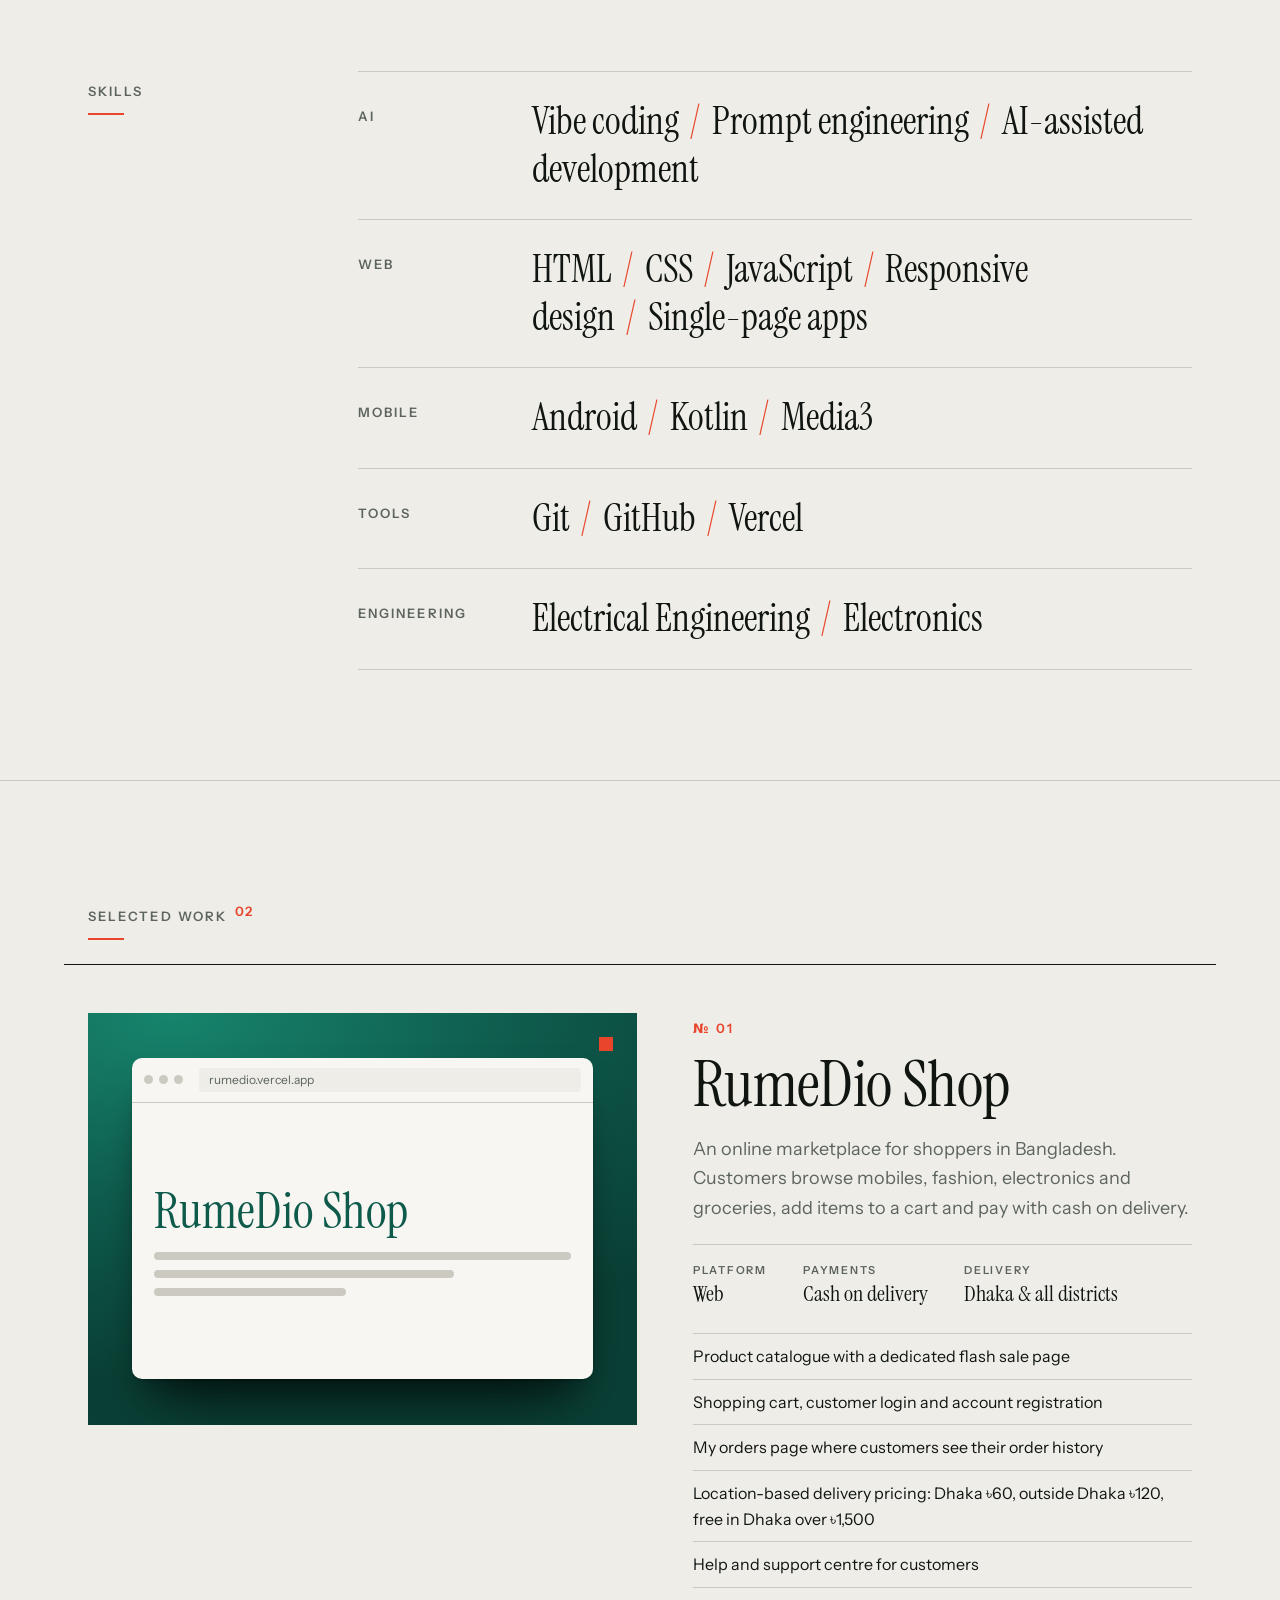
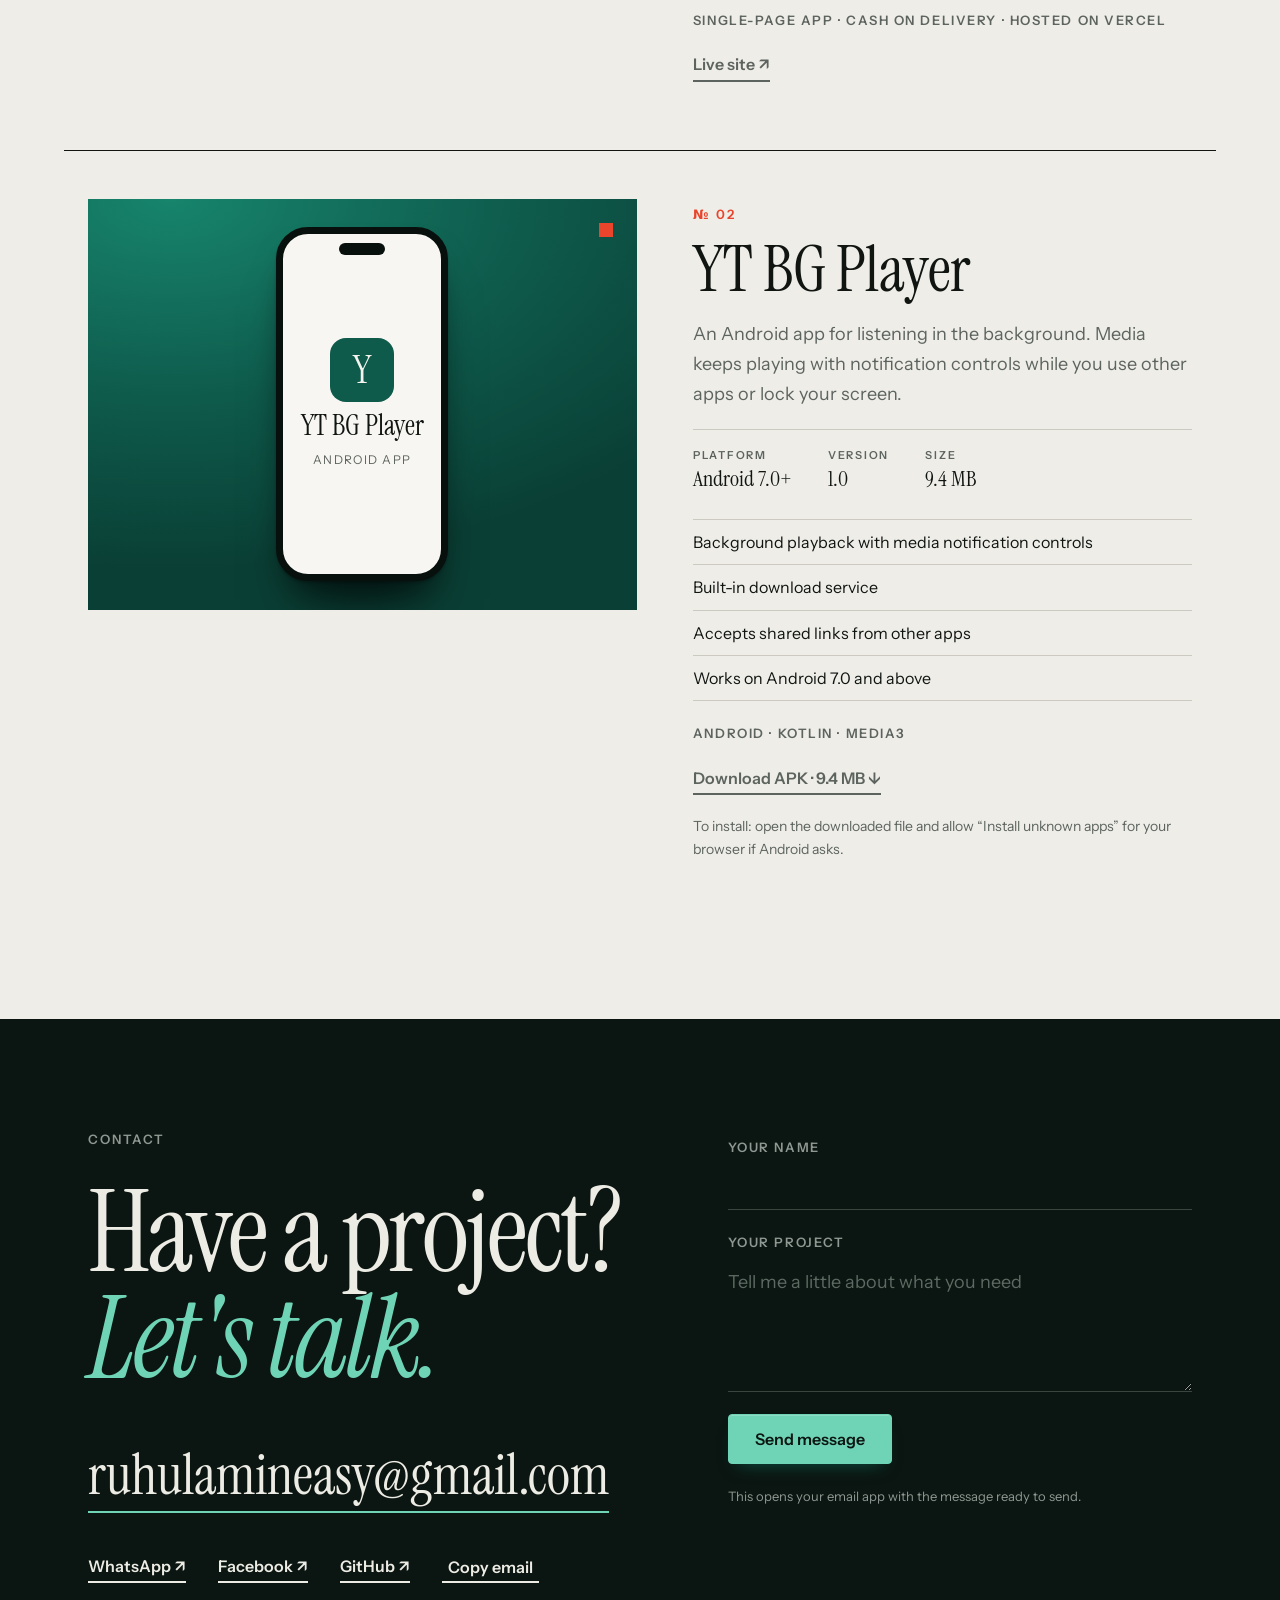
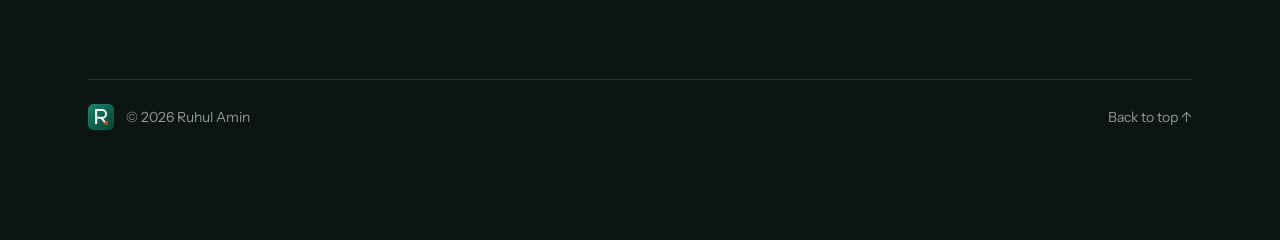
==== commit 43ab550b: "Add files via upload" ====
--- a/index.html
+++ b/index.html
@@ -3,17 +3,17 @@
 <head>
 <meta charset="utf-8">
 <meta name="viewport" content="width=device-width, initial-scale=1">
-<title>Ruhul Amin — Web Developer</title>
-<meta name="description" content="Ruhul Amin is a web developer and Electrical and Electronic Engineering student at Sylhet Engineering College, building fast websites and e-commerce stores.">
+<title>Ruhul Amin — AI Developer & Vibe Coder</title>
+<meta name="description" content="Ruhul Amin is an AI developer, vibe coder and Electrical and Electronic Engineering student at Sylhet Engineering College, building websites and apps with AI.">
 <meta name="theme-color" content="#0E5A4B">
-<meta property="og:title" content="Ruhul Amin — Web Developer">
-<meta property="og:description" content="Fast websites and e-commerce stores, built in Bangladesh.">
+<meta property="og:title" content="Ruhul Amin — AI Developer & Vibe Coder">
+<meta property="og:description" content="Websites and apps built with AI, by an engineering student from Bangladesh.">
 <meta property="og:type" content="website">
 <link rel="icon" href="favicon.svg" type="image/svg+xml">
 <link rel="preconnect" href="https://fonts.googleapis.com">
 <link rel="preconnect" href="https://fonts.gstatic.com" crossorigin>
 <link href="https://fonts.googleapis.com/css2?family=Instrument+Serif:ital@0;1&family=Instrument+Sans:wght@400;500;600&display=swap" rel="stylesheet">
-<script type="application/ld+json">{"@context":"https://schema.org","@type":"Person","name":"Ruhul Amin","jobTitle":"Web Developer","email":"ruhulamineasy@gmail.com","alumniOf":{"@type":"CollegeOrUniversity","name":"Sylhet Engineering College"},"address":{"@type":"PostalAddress","addressCountry":"BD"}}</script>
+<script type="application/ld+json">{"@context":"https://schema.org","@type":"Person","name":"Ruhul Amin","jobTitle":"AI Developer & Vibe Coder","email":"ruhulamineasy@gmail.com","alumniOf":{"@type":"CollegeOrUniversity","name":"Sylhet Engineering College"},"address":{"@type":"PostalAddress","addressCountry":"BD"}}</script>
 <script>try{var t=localStorage.getItem('theme');if(t)document.documentElement.dataset.theme=t}catch(e){}document.documentElement.classList.add('js');try{if(sessionStorage.getItem('seen'))document.documentElement.classList.add('seen');else sessionStorage.setItem('seen','1')}catch(e){}</script>
 <link rel="stylesheet" href="style.css">
 </head>
--- a/style.css
+++ b/style.css
@@ -253,3 +253,30 @@
 .stage::after{content:"";position:absolute;left:10%;right:-6%;bottom:-40px;height:30px;background:radial-gradient(closest-side,rgba(0,0,0,.38),transparent);filter:blur(7px);transform:translateZ(-90px)}
 figcaption{margin-top:52px}
 @media (max-width:860px){.stage .l1{transform:translate3d(10px,10px,-20px)}.stage .l2{transform:translate3d(20px,20px,-40px)}figcaption{margin-top:34px}.stage::after{display:none}}
+
+/* ---- v7 elevation system ---- */
+:root{--sh1:0 1px 2px rgba(10,30,24,.06),0 6px 12px -6px rgba(10,30,24,.12);
+--sh2:0 2px 4px rgba(10,30,24,.05),0 14px 24px -10px rgba(10,30,24,.18),0 30px 48px -26px rgba(10,30,24,.2);
+--sh3:0 4px 8px rgba(10,30,24,.05),0 26px 40px -16px rgba(10,30,24,.26),0 54px 80px -38px rgba(14,90,75,.34)}
+:root[data-theme=dark]{--sh1:0 1px 2px rgba(0,0,0,.45),0 6px 12px -6px rgba(0,0,0,.55);--sh2:0 2px 4px rgba(0,0,0,.4),0 14px 24px -10px rgba(0,0,0,.6),0 30px 48px -26px rgba(0,0,0,.6);--sh3:0 4px 8px rgba(0,0,0,.4),0 26px 40px -16px rgba(0,0,0,.65),0 54px 80px -38px rgba(0,0,0,.7)}
+@media (prefers-color-scheme:dark){:root:not([data-theme=light]){--sh1:0 1px 2px rgba(0,0,0,.45),0 6px 12px -6px rgba(0,0,0,.55);--sh2:0 2px 4px rgba(0,0,0,.4),0 14px 24px -10px rgba(0,0,0,.6),0 30px 48px -26px rgba(0,0,0,.6);--sh3:0 4px 8px rgba(0,0,0,.4),0 26px 40px -16px rgba(0,0,0,.65),0 54px 80px -38px rgba(0,0,0,.7)}}
+
+.top{transition:box-shadow .35s}.top.scrolled{box-shadow:var(--sh1)}
+.btn.solid{box-shadow:inset 0 1px 0 rgba(255,255,255,.2),0 10px 18px -10px color-mix(in srgb,var(--acc) 85%,transparent)}
+.btn.solid:hover{box-shadow:inset 0 1px 0 rgba(255,255,255,.2),0 18px 28px -12px color-mix(in srgb,var(--acc) 90%,transparent)}
+.btn:not(.solid):not(.text){box-shadow:var(--sh1)}
+.btn:active{box-shadow:none}
+.edu{transition:box-shadow .4s,transform .4s cubic-bezier(.2,.7,.2,1);box-shadow:var(--sh1)}
+.edu:hover{box-shadow:var(--sh2);transform:translateY(-3px)}
+.svc article::before{transition:transform .4s cubic-bezier(.7,0,.2,1),box-shadow .4s}
+.svc article:hover::before{box-shadow:var(--sh2)}
+.proc article{transition:background .3s,box-shadow .4s}
+.proc article:hover{background:var(--panel);box-shadow:var(--sh2);z-index:1}
+.proj{transition:background .4s,box-shadow .5s cubic-bezier(.2,.7,.2,1)}
+.proj:hover{box-shadow:var(--sh3);position:relative;z-index:1}
+.phone{box-shadow:0 2px 3px rgba(0,0,0,.25),0 22px 34px -14px rgba(0,0,0,.55),0 48px 60px -30px rgba(0,0,0,.6),inset 0 0 0 1px rgba(255,255,255,.1)}
+.browser{box-shadow:0 2px 3px rgba(0,0,0,.2),0 22px 34px -14px rgba(0,0,0,.5),0 48px 60px -30px rgba(0,0,0,.55)}
+.stage .frame{box-shadow:0 2px 4px rgba(6,30,24,.12),0 22px 34px -14px rgba(6,30,24,.4),0 54px 74px -36px rgba(6,30,24,.55)}
+.stage,.phone,.browser{will-change:transform}
+.form input:focus,.form textarea:focus{box-shadow:0 10px 16px -12px #6fd3b5}
+@media (max-width:860px){.proj:hover{box-shadow:none}}
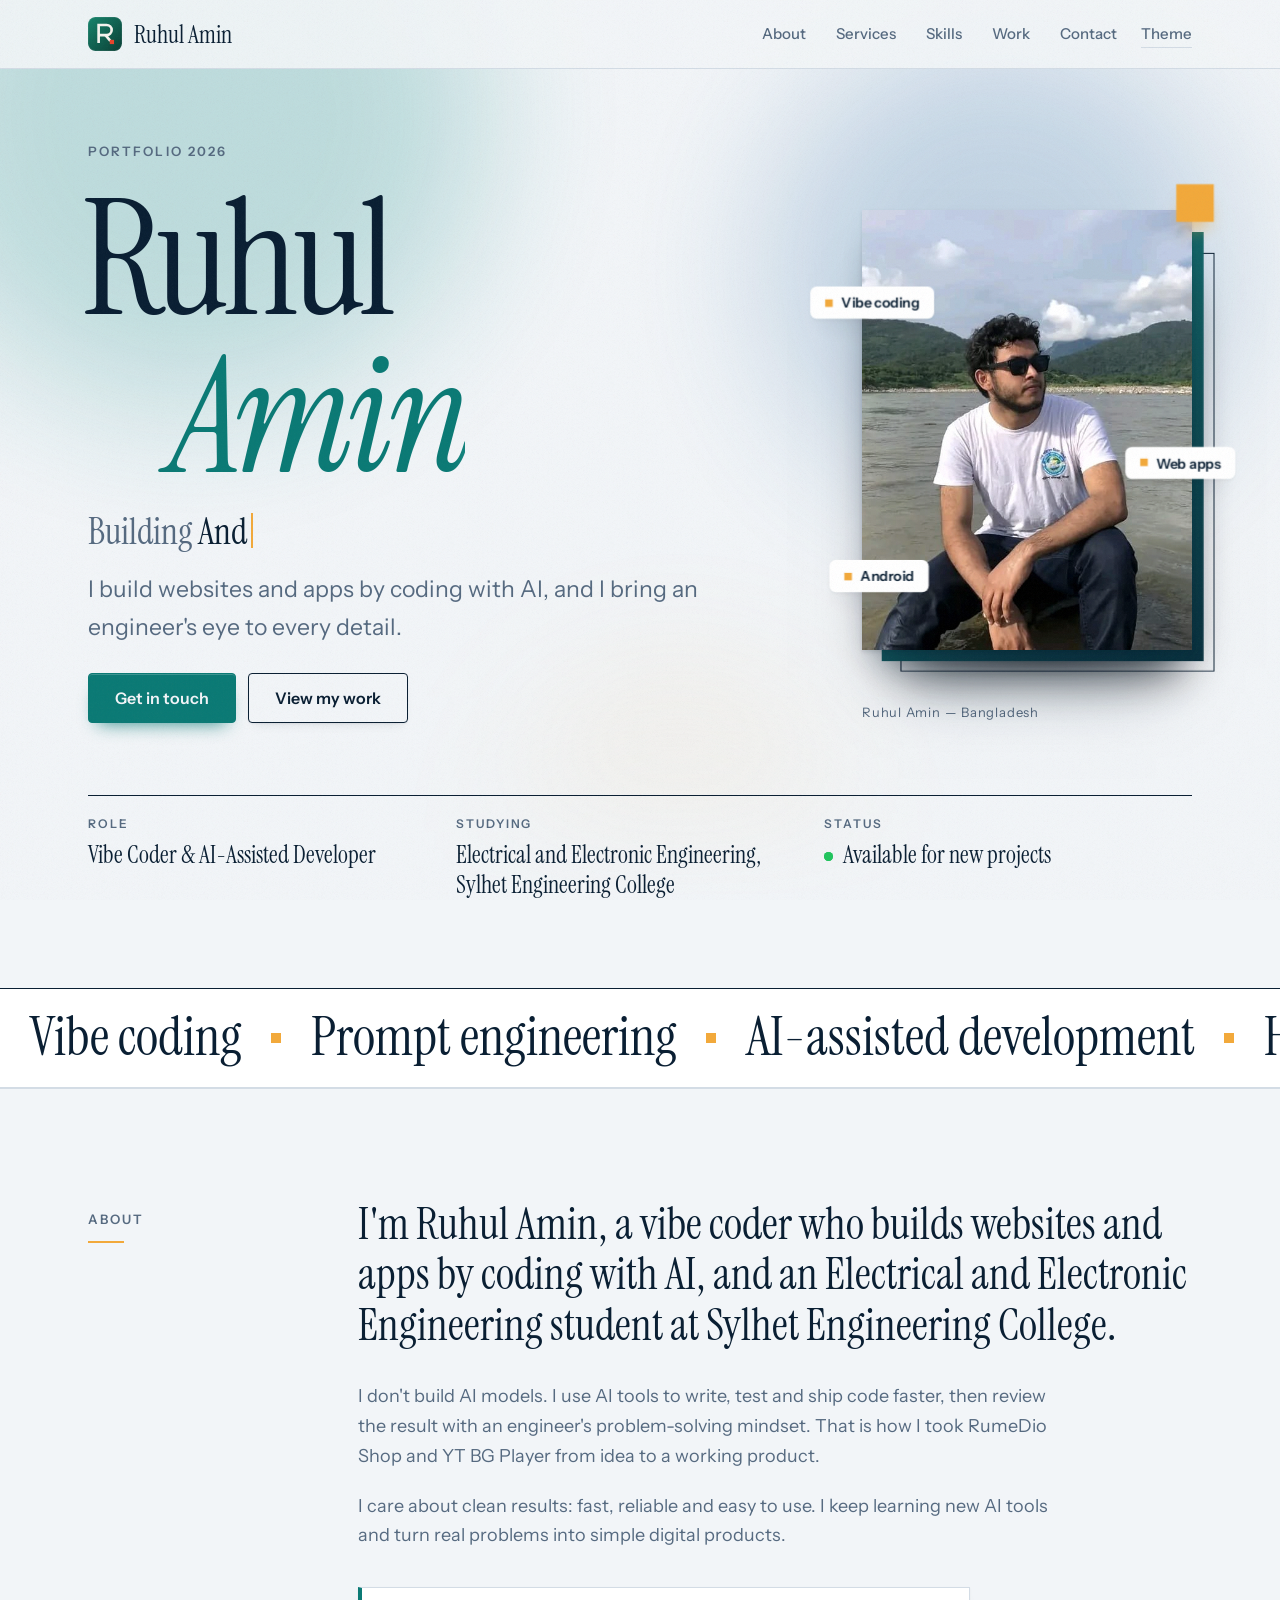
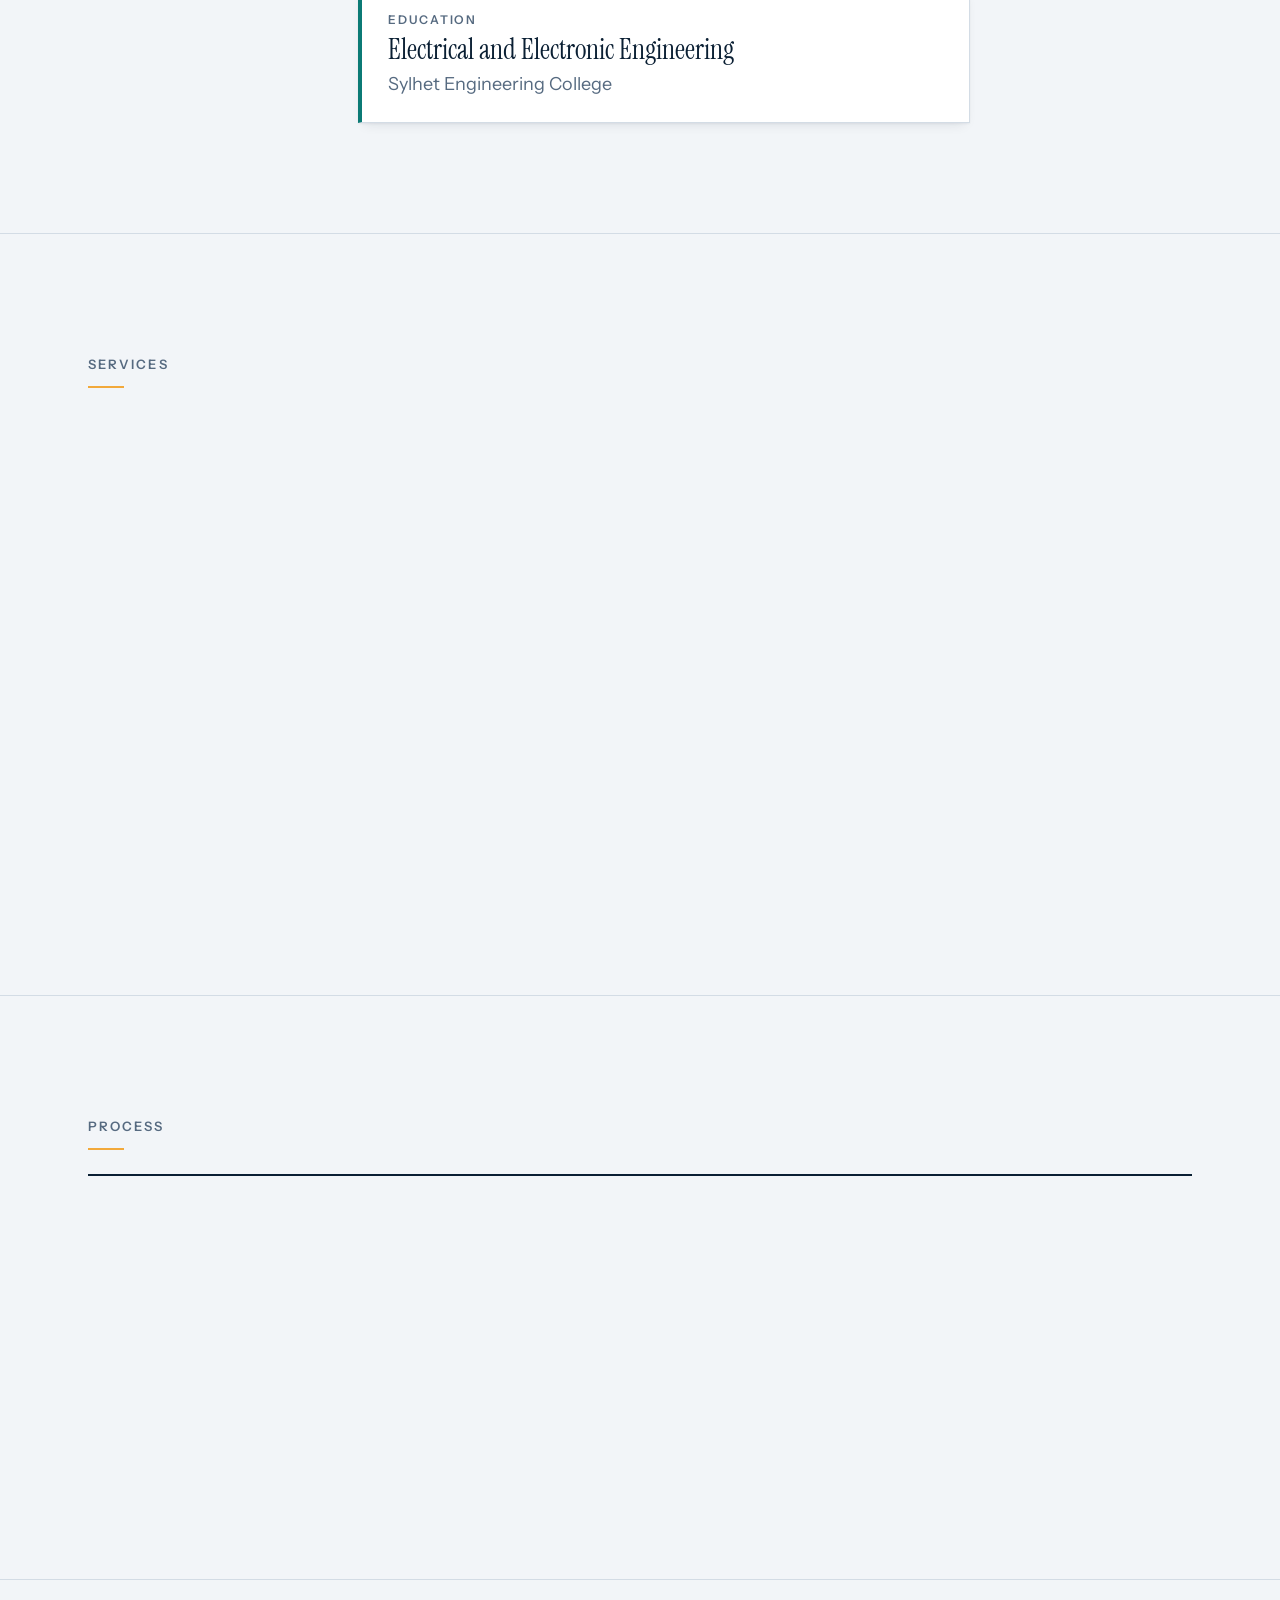
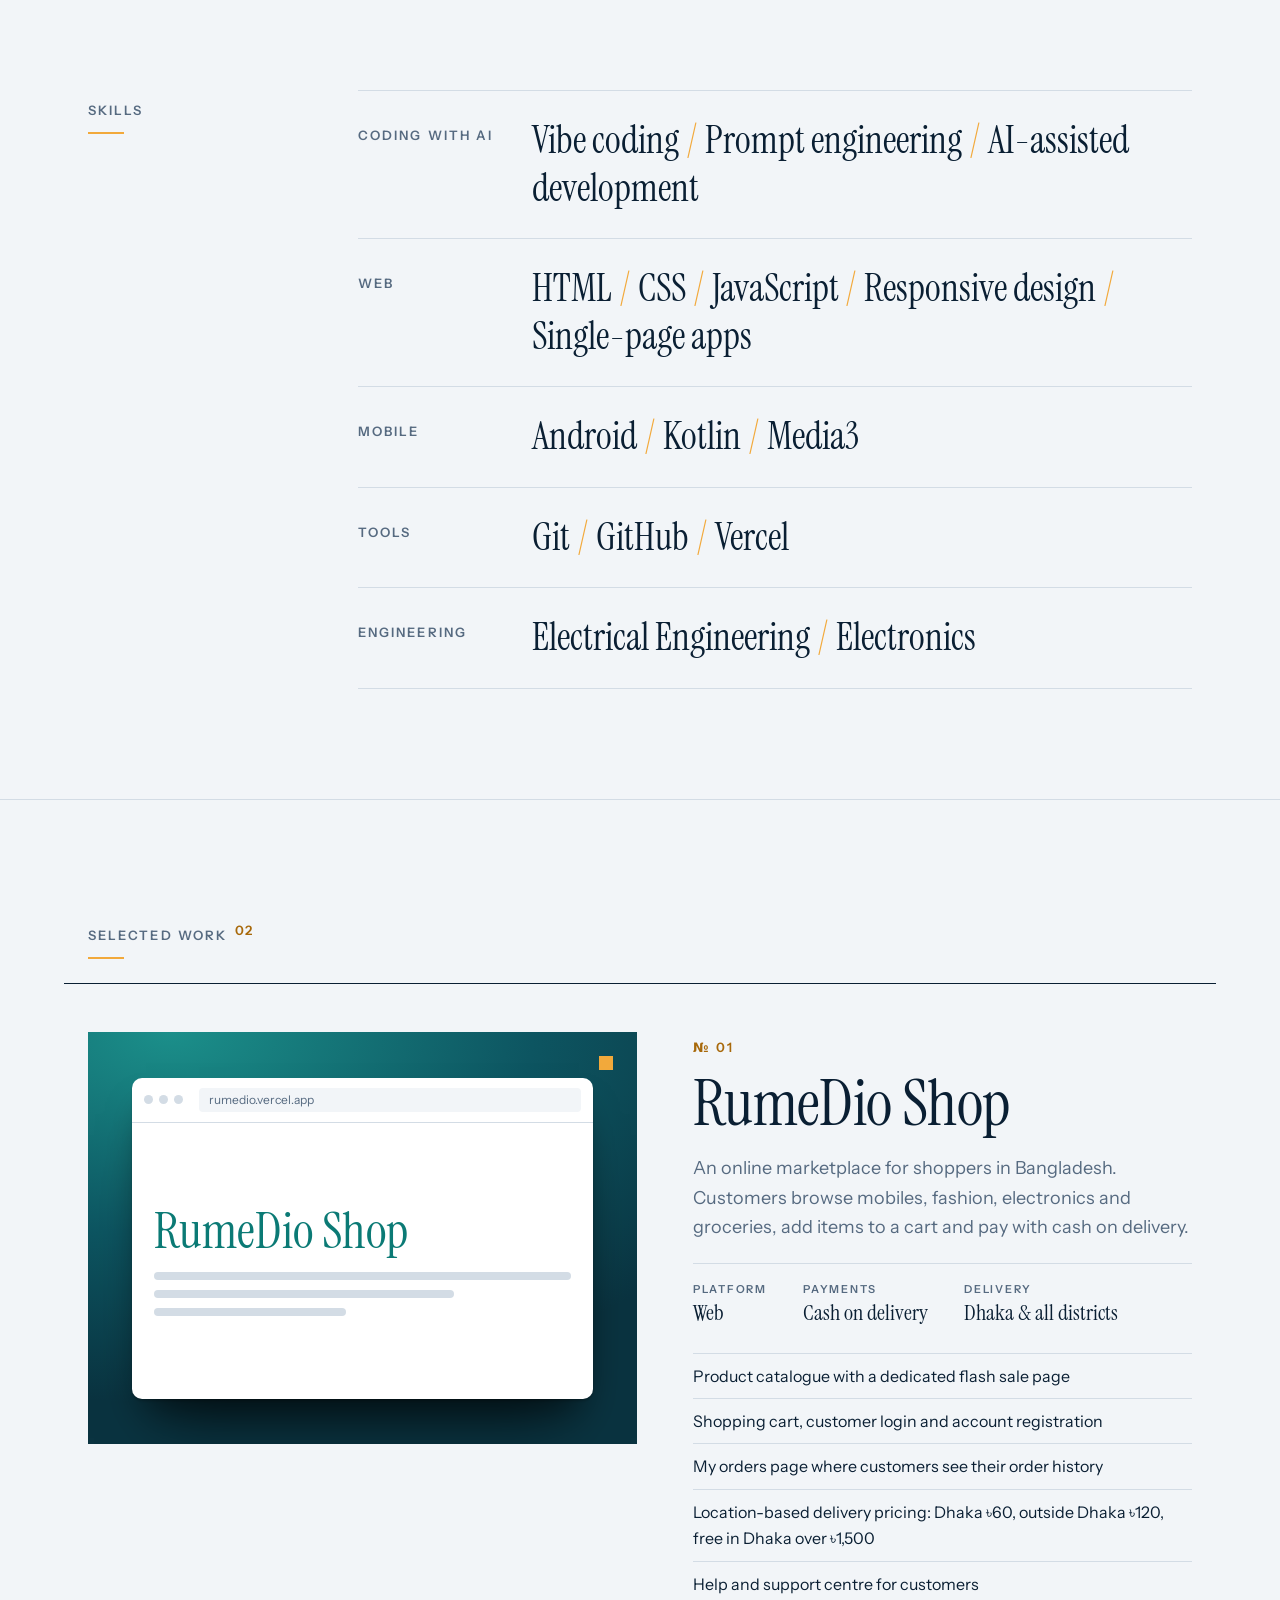
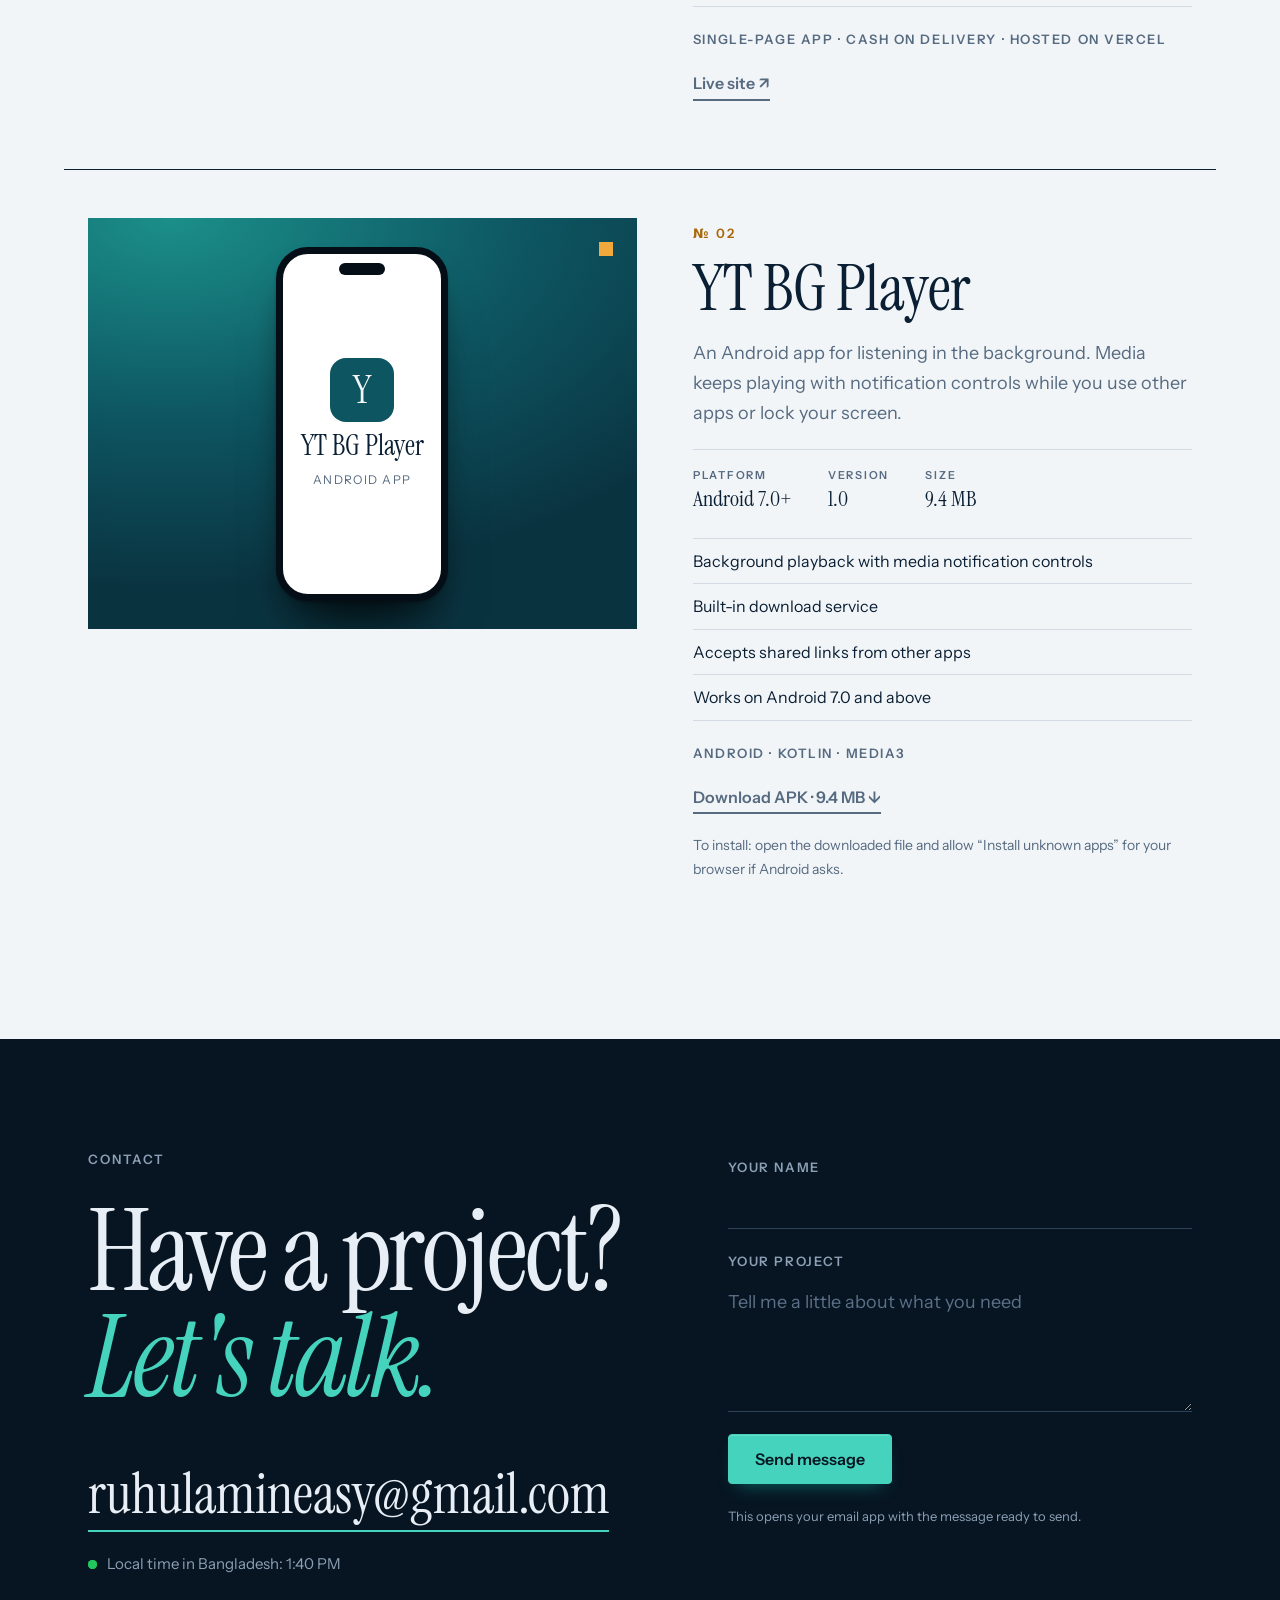
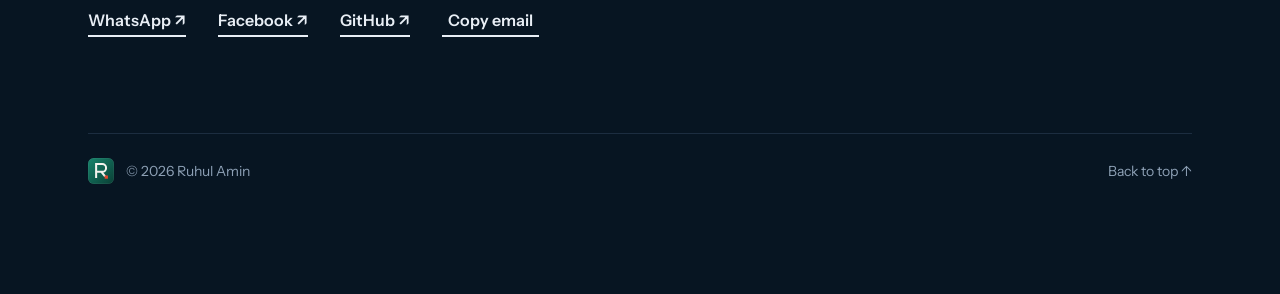
==== commit ee03a3f4: "Add files via upload" ====
--- a/index.html
+++ b/index.html
@@ -3,22 +3,23 @@
 <head>
 <meta charset="utf-8">
 <meta name="viewport" content="width=device-width, initial-scale=1">
-<title>Ruhul Amin — AI Developer & Vibe Coder</title>
-<meta name="description" content="Ruhul Amin is an AI developer, vibe coder and Electrical and Electronic Engineering student at Sylhet Engineering College, building websites and apps with AI.">
-<meta name="theme-color" content="#0E5A4B">
-<meta property="og:title" content="Ruhul Amin — AI Developer & Vibe Coder">
-<meta property="og:description" content="Websites and apps built with AI, by an engineering student from Bangladesh.">
+<title>Ruhul Amin — Vibe Coder & AI-Assisted Developer</title>
+<meta name="description" content="Ruhul Amin is a vibe coder who builds websites and apps by coding with AI, and an Electrical and Electronic Engineering student at Sylhet Engineering College.">
+<meta name="theme-color" content="#0d5561">
+<meta property="og:title" content="Ruhul Amin — Vibe Coder & AI-Assisted Developer">
+<meta property="og:description" content="Websites and apps built by coding with AI, by an engineering student from Bangladesh.">
 <meta property="og:type" content="website">
 <link rel="icon" href="favicon.svg" type="image/svg+xml">
 <link rel="preconnect" href="https://fonts.googleapis.com">
 <link rel="preconnect" href="https://fonts.gstatic.com" crossorigin>
 <link href="https://fonts.googleapis.com/css2?family=Instrument+Serif:ital@0;1&family=Instrument+Sans:wght@400;500;600&display=swap" rel="stylesheet">
-<script type="application/ld+json">{"@context":"https://schema.org","@type":"Person","name":"Ruhul Amin","jobTitle":"AI Developer & Vibe Coder","email":"ruhulamineasy@gmail.com","alumniOf":{"@type":"CollegeOrUniversity","name":"Sylhet Engineering College"},"address":{"@type":"PostalAddress","addressCountry":"BD"}}</script>
+<script type="application/ld+json">{"@context":"https://schema.org","@type":"Person","name":"Ruhul Amin","jobTitle":"Vibe Coder & AI-Assisted Developer","email":"ruhulamineasy@gmail.com","alumniOf":{"@type":"CollegeOrUniversity","name":"Sylhet Engineering College"},"address":{"@type":"PostalAddress","addressCountry":"BD"}}</script>
 <script>try{var t=localStorage.getItem('theme');if(t)document.documentElement.dataset.theme=t}catch(e){}document.documentElement.classList.add('js');try{if(sessionStorage.getItem('seen'))document.documentElement.classList.add('seen');else sessionStorage.setItem('seen','1')}catch(e){}</script>
 <link rel="stylesheet" href="style.css">
 </head>
 <body>
 <a class="skip" href="#about">Skip to content</a>
+<div class="glow" id="glow" aria-hidden="true"></div>
 <div id="splash" aria-hidden="true"><img src="assets/logo.svg" width="96" height="96" alt=""></div>
 <div class="progress" id="progress"></div>
 <header class="top"><div class="wrap bar">
@@ -27,11 +28,12 @@
   <div class="actions"><button class="tx" id="theme" type="button">Theme</button><button class="tx menu" id="menu" type="button" aria-expanded="false">Menu</button></div>
 </div></header>
 
-<section class="hero" id="top"><div class="wrap">
+<section class="hero" id="top"><div class="aurora" aria-hidden="true"><span></span><span></span><span></span></div><div class="wrap">
   <p class="kicker">Portfolio <span id="year"></span></p>
   <div class="hero-grid">
     <div>
       <h1 id="hello"></h1>
+      <p class="typed" aria-hidden="true">Building <b id="typed"></b><i class="caret"></i></p>
       <p class="lead" id="tagline"></p>
       <div class="cta-row"><a class="btn solid" href="#contact">Get in touch</a><a class="btn" href="#projects">View my work</a><a class="btn text" id="cv" hidden download>Download CV ↗</a></div>
     </div>
@@ -54,6 +56,7 @@
       <p class="kicker">Contact</p>
       <h2 class="big">Have a project?<br><em>Let's talk.</em></h2>
       <a class="mail" id="mail"></a>
+      <p class="clock"><i class="ping"></i><span id="clock"></span></p>
       <p class="hl" id="links"></p>
     </div>
     <form class="form" id="form">
--- a/style.css
+++ b/style.css
@@ -1,6 +1,6 @@
-:root{--bg:#eeede8;--panel:#f7f6f2;--ink:#111512;--muted:#5d645f;--line:#cbc9c0;--acc:#0e5a4b;--green:#0e5a4b;--hot:#e8452c;--dark:#0b1511;--paper:#f4f3ee;color-scheme:light}
-:root[data-theme=dark]{--bg:#0d1310;--panel:#121a16;--ink:#ecebe4;--muted:#8f9892;--line:#27302b;--acc:#6fd3b5;color-scheme:dark}
-@media (prefers-color-scheme:dark){:root:not([data-theme=light]){--bg:#0d1310;--panel:#121a16;--ink:#ecebe4;--muted:#8f9892;--line:#27302b;--acc:#6fd3b5;color-scheme:dark}}
+:root{--bg:#f2f5f8;--panel:#ffffff;--ink:#0a1f33;--muted:#566a80;--line:#d3dce5;--acc:#0b7a75;--green:#0d5561;--hot:#f2a93b;--dark:#071522;--paper:#f4f7fa;color-scheme:light}
+:root[data-theme=dark]{--bg:#08121d;--panel:#0e1b2b;--ink:#e8eef5;--muted:#8da0b5;--line:#1c2d40;--acc:#45d3bd;color-scheme:dark}
+@media (prefers-color-scheme:dark){:root:not([data-theme=light]){--bg:#08121d;--panel:#0e1b2b;--ink:#e8eef5;--muted:#8da0b5;--line:#1c2d40;--acc:#45d3bd;color-scheme:dark}}
 *{box-sizing:border-box}html{scroll-behavior:smooth;scroll-padding-top:70px}
 body{margin:0;background:var(--bg);color:var(--ink);font:400 18px/1.65 "Instrument Sans",system-ui,sans-serif;-webkit-font-smoothing:antialiased}
 body::after{content:"";position:fixed;inset:0;pointer-events:none;z-index:50;opacity:.05;background-image:url("data:image/svg+xml,%3Csvg xmlns='http://www.w3.org/2000/svg' width='160' height='160'%3E%3Cfilter id='n'%3E%3CfeTurbulence baseFrequency='.8' numOctaves='2' stitchTiles='stitch'/%3E%3C/filter%3E%3Crect width='100%25' height='100%25' filter='url(%23n)'/%3E%3C/svg%3E")}
@@ -61,7 +61,7 @@
 .panel strong{font:400 clamp(52px,7vw,96px)/.9 "Instrument Serif",serif;letter-spacing:-.03em}
 .panel::after{content:"";position:absolute;right:28px;top:28px;width:16px;height:16px;background:var(--hot)}
 .shot{aspect-ratio:4/3;border:1px solid var(--line);overflow:hidden;background:var(--panel)}.shot img{width:100%;height:100%;object-fit:cover;object-position:top}
-.proj .n{font-size:13px;font-weight:600;letter-spacing:.16em;color:var(--hot)}
+.proj .n{font-size:13px;font-weight:600;letter-spacing:.16em;color:var(--hot-t)}
 .proj h3{font-size:clamp(40px,5vw,64px);line-height:1;margin:10px 0 18px}
 .proj p{margin:0 0 20px;color:var(--muted);max-width:40em}
 .points{list-style:none;margin:0 0 22px;padding:0}
@@ -69,13 +69,13 @@
 .proj .note{margin:18px 0 0;font-size:14px;color:var(--muted);max-width:38em}
 .tech{margin:0 0 26px;font-size:13px;font-weight:600;letter-spacing:.12em;text-transform:uppercase;color:var(--acc)}
 
-.contact{background:var(--dark);color:#ecebe4;border:0}
-.contact .kicker{color:#8f9892}
-.big{font-size:clamp(52px,9vw,128px);line-height:.92;letter-spacing:-.03em;margin-bottom:48px}.big em{color:#6fd3b5}
-.mail{display:inline-block;font:400 clamp(26px,4.5vw,56px) "Instrument Serif",serif;text-decoration:none;border-bottom:2px solid #6fd3b5;margin-bottom:40px;word-break:break-all}
-.mail:hover{color:#6fd3b5}
-.contact .hl a,.contact .lnk{border-color:#ecebe4}.contact .hl a:hover,.contact .lnk:hover{color:#6fd3b5;border-color:var(--hot)}
-footer{display:flex;align-items:center;gap:12px;margin-top:96px;padding-top:24px;border-top:1px solid #27302b;color:#8f9892;font-size:14px}
+.contact{background:var(--dark);color:#e8eef5;border:0}
+.contact .kicker{color:#8da0b5}
+.big{font-size:clamp(52px,9vw,128px);line-height:.92;letter-spacing:-.03em;margin-bottom:48px}.big em{color:#45d3bd}
+.mail{display:inline-block;font:400 clamp(26px,4.5vw,56px) "Instrument Serif",serif;text-decoration:none;border-bottom:2px solid #45d3bd;margin-bottom:40px;word-break:break-all}
+.mail:hover{color:#45d3bd}
+.contact .hl a,.contact .lnk{border-color:#e8eef5}.contact .hl a:hover,.contact .lnk:hover{color:#45d3bd;border-color:var(--hot)}
+footer{display:flex;align-items:center;gap:12px;margin-top:96px;padding-top:24px;border-top:1px solid #1c2d40;color:#8da0b5;font-size:14px}
 .totop{margin-left:auto;text-decoration:none}.totop:hover{color:#fff}
 
 .js .rv{opacity:0;transform:translateY(24px);transition:opacity .8s cubic-bezier(.2,.7,.2,1),transform .8s cubic-bezier(.2,.7,.2,1)}
@@ -106,10 +106,10 @@
 .edu span{font-size:12px;font-weight:600;letter-spacing:.16em;text-transform:uppercase;color:var(--muted)}
 .edu strong{font:400 28px/1.15 "Instrument Serif",serif}.edu em{font-style:normal;color:var(--muted)}
 
-.visual{aspect-ratio:4/3;background:radial-gradient(120% 90% at 15% 0%,#17846c,var(--green) 55%,#0a3f35);display:flex;align-items:center;justify-content:center;overflow:hidden;position:relative}
+.visual{aspect-ratio:4/3;background:radial-gradient(120% 90% at 15% 0%,#1b8f8a,var(--green) 55%,#0a3340);display:flex;align-items:center;justify-content:center;overflow:hidden;position:relative}
 .visual::after{content:"";position:absolute;right:24px;top:24px;width:14px;height:14px;background:var(--hot)}
-.phone{height:86%;aspect-ratio:9/18.5;background:var(--panel);border:7px solid #07100c;border-radius:32px;box-shadow:0 34px 50px -22px rgba(0,0,0,.65);display:flex;flex-direction:column;align-items:center;justify-content:center;gap:10px;position:relative;overflow:hidden;text-align:center;padding:16px}
-.phone::before{content:"";position:absolute;top:9px;left:50%;width:46px;height:12px;border-radius:8px;background:#07100c;transform:translateX(-50%);z-index:2}
+.phone{height:86%;aspect-ratio:9/18.5;background:var(--panel);border:7px solid #050d16;border-radius:32px;box-shadow:0 34px 50px -22px rgba(0,0,0,.65);display:flex;flex-direction:column;align-items:center;justify-content:center;gap:10px;position:relative;overflow:hidden;text-align:center;padding:16px}
+.phone::before{content:"";position:absolute;top:9px;left:50%;width:46px;height:12px;border-radius:8px;background:#050d16;transform:translateX(-50%);z-index:2}
 .phone img{position:absolute;inset:0;width:100%;height:100%;object-fit:cover}
 .phone .ic{width:64px;height:64px;border-radius:16px;background:var(--green);color:var(--paper);display:grid;place-items:center;font:400 38px "Instrument Serif",serif}
 .phone b{font:400 28px/1 "Instrument Serif",serif}.phone small{font-size:12px;color:var(--muted);letter-spacing:.12em;text-transform:uppercase}
@@ -124,19 +124,19 @@
 
 .contact-grid{display:grid;grid-template-columns:1.1fr .9fr;gap:72px;align-items:start}
 .form{display:grid;gap:22px;padding-top:8px}
-.form label{display:grid;gap:8px;font-size:13px;font-weight:600;letter-spacing:.12em;text-transform:uppercase;color:#8f9892}
-.form input,.form textarea{font:400 18px "Instrument Sans",sans-serif;color:#ecebe4;background:transparent;border:0;border-bottom:1.5px solid #3a453f;padding:10px 0;border-radius:0;letter-spacing:0;text-transform:none;resize:vertical}
-.form input:focus,.form textarea:focus{outline:0;border-color:#6fd3b5}
-.form input::placeholder,.form textarea::placeholder{color:#5d6a63}
-.form small{color:#8f9892;font-size:13px}
-.contact .btn{border-color:#ecebe4;color:#ecebe4}.contact .btn:hover{background:#ecebe4;color:#0b1511}
-.contact .btn.solid{background:#6fd3b5;border-color:#6fd3b5;color:#0b1511}.contact .btn.solid:hover{background:#8be3c8;color:#0b1511}
+.form label{display:grid;gap:8px;font-size:13px;font-weight:600;letter-spacing:.12em;text-transform:uppercase;color:#8da0b5}
+.form input,.form textarea{font:400 18px "Instrument Sans",sans-serif;color:#e8eef5;background:transparent;border:0;border-bottom:1.5px solid #2d4258;padding:10px 0;border-radius:0;letter-spacing:0;text-transform:none;resize:vertical}
+.form input:focus,.form textarea:focus{outline:0;border-color:#45d3bd}
+.form input::placeholder,.form textarea::placeholder{color:#5c7088}
+.form small{color:#8da0b5;font-size:13px}
+.contact .btn{border-color:#e8eef5;color:#e8eef5}.contact .btn:hover{background:#e8eef5;color:#071522}
+.contact .btn.solid{background:#45d3bd;border-color:#45d3bd;color:#071522}.contact .btn.solid:hover{background:#7ae6d3;color:#071522}
 .form .btn{justify-self:start}
 @media (max-width:860px){.contact-grid{grid-template-columns:1fr;gap:48px}.cta-row .btn{padding:13px 22px}}
 
 /* ---- v3 motion ---- */
 html:not(.seen){--o:1.25s}
-#splash{position:fixed;inset:0;z-index:100;background:#0b1511;display:grid;place-items:center;animation:splashout .6s 1.25s cubic-bezier(.7,0,.3,1) forwards}
+#splash{position:fixed;inset:0;z-index:100;background:#071522;display:grid;place-items:center;animation:splashout .6s 1.25s cubic-bezier(.7,0,.3,1) forwards}
 #splash img{width:96px;height:96px;border-radius:22px;box-shadow:0 30px 60px -20px rgba(0,0,0,.6)}
 .seen #splash{display:none}
 @keyframes splashout{to{transform:translateY(-100%);visibility:hidden}}
@@ -176,7 +176,7 @@
 
 /* ---- v4 strength ---- */
 .skip{position:absolute;left:-999px;top:0}.skip:focus{left:16px;top:16px;z-index:200;background:var(--ink);color:var(--bg);padding:10px 16px;text-decoration:none}
-.head h2 sup{font-size:1em;color:var(--hot);margin-left:8px;letter-spacing:.05em}
+.head h2 sup{font-size:1em;color:var(--hot-t);margin-left:8px;letter-spacing:.05em}
 .proc{display:grid;grid-template-columns:repeat(4,1fr);margin-top:20px;border-top:2px solid var(--ink)}
 .proc article{padding:28px 24px 8px;border-right:1px solid var(--line)}
 .proc article:first-child{padding-left:0}.proc article:last-child{border-right:0}
@@ -201,9 +201,9 @@
 .btn:not(.solid):hover{background:transparent}
 .btn.solid:hover{background:var(--acc);filter:none;color:var(--sw-ink)}
 .btn.text::before{display:none}.btn.text:hover{color:var(--acc)}
-.contact .btn{--sw:#ecebe4;--sw-ink:#0b1511}
-.contact .btn:hover{background:transparent;color:#0b1511}
-.contact .btn.solid:hover{background:#6fd3b5;color:#0b1511}
+.contact .btn{--sw:#e8eef5;--sw-ink:#071522}
+.contact .btn:hover{background:transparent;color:#071522}
+.contact .btn.solid:hover{background:#45d3bd;color:#071522}
 
 .hl a,.lnk{border-bottom:0;padding-bottom:4px;background:linear-gradient(var(--hot),var(--hot)) 0 100%/0 2px no-repeat,linear-gradient(currentColor,currentColor) 0 100%/100% 2px no-repeat;transition:background-size .45s cubic-bezier(.7,0,.2,1),color .2s}
 .hl a:hover,.lnk:hover{background-size:100% 2px,100% 2px}
@@ -221,7 +221,7 @@
 .proc article::before{content:"";position:absolute;left:0;right:0;top:-2px;height:2px;background:var(--hot);transform:scaleX(0);transform-origin:left;transition:transform .5s cubic-bezier(.7,0,.2,1)}
 .proc article:hover::before{transform:scaleX(1)}
 .proc b{transition:color .3s,transform .4s cubic-bezier(.3,1.6,.5,1)}
-.proc article:hover b{color:var(--hot);transform:translateY(-6px)}
+.proc article:hover b{color:var(--hot-t);transform:translateY(-6px)}
 
 .proj{margin:0 -24px;padding:48px 24px;transition:background .4s}
 .proj:hover{background:var(--panel)}
@@ -243,21 +243,21 @@
 .photo{perspective:1100px}
 .stage{position:relative;transform-style:preserve-3d;transform:rotateX(var(--rx,0deg)) rotateY(var(--ry,0deg));transition:transform .35s ease-out;animation:lift 7s ease-in-out infinite}
 @keyframes lift{50%{translate:0 -8px}}
-.stage .frame{box-shadow:0 44px 60px -30px rgba(6,30,24,.6),0 18px 30px -18px rgba(0,0,0,.4)}
+.stage .frame{box-shadow:0 44px 60px -30px rgba(8,28,45,.6),0 18px 30px -18px rgba(0,0,0,.4)}
 .stage i{position:absolute;inset:0;pointer-events:none;transition:transform .5s cubic-bezier(.2,.7,.2,1)}
-.stage .l1{background:linear-gradient(135deg,#17846c,#0a3f35);transform:translate3d(16px,16px,-28px);box-shadow:0 36px 46px -24px rgba(0,0,0,.55)}
+.stage .l1{background:linear-gradient(135deg,#1b8f8a,#0a3340);transform:translate3d(16px,16px,-28px);box-shadow:0 36px 46px -24px rgba(0,0,0,.55)}
 .stage .l2{border:1.5px solid var(--ink);transform:translate3d(32px,32px,-56px)}
 .photo:hover .l1{transform:translate3d(22px,22px,-36px)}
 .photo:hover .l2{transform:translate3d(44px,44px,-72px)}
-.stage .sq{position:absolute;top:-14px;right:-14px;width:36px;height:36px;background:var(--hot);transform:translateZ(46px);box-shadow:0 12px 16px -6px rgba(232,69,44,.6)}
+.stage .sq{position:absolute;top:-14px;right:-14px;width:36px;height:36px;background:var(--hot);transform:translateZ(46px);box-shadow:0 12px 16px -6px rgba(242,169,59,.6)}
 .stage::after{content:"";position:absolute;left:10%;right:-6%;bottom:-40px;height:30px;background:radial-gradient(closest-side,rgba(0,0,0,.38),transparent);filter:blur(7px);transform:translateZ(-90px)}
 figcaption{margin-top:52px}
 @media (max-width:860px){.stage .l1{transform:translate3d(10px,10px,-20px)}.stage .l2{transform:translate3d(20px,20px,-40px)}figcaption{margin-top:34px}.stage::after{display:none}}
 
 /* ---- v7 elevation system ---- */
-:root{--sh1:0 1px 2px rgba(10,30,24,.06),0 6px 12px -6px rgba(10,30,24,.12);
---sh2:0 2px 4px rgba(10,30,24,.05),0 14px 24px -10px rgba(10,30,24,.18),0 30px 48px -26px rgba(10,30,24,.2);
---sh3:0 4px 8px rgba(10,30,24,.05),0 26px 40px -16px rgba(10,30,24,.26),0 54px 80px -38px rgba(14,90,75,.34)}
+:root{--sh1:0 1px 2px rgba(10,31,51,.06),0 6px 12px -6px rgba(10,31,51,.12);
+--sh2:0 2px 4px rgba(10,31,51,.05),0 14px 24px -10px rgba(10,31,51,.18),0 30px 48px -26px rgba(10,31,51,.2);
+--sh3:0 4px 8px rgba(10,31,51,.05),0 26px 40px -16px rgba(10,31,51,.26),0 54px 80px -38px rgba(13,85,97,.34)}
 :root[data-theme=dark]{--sh1:0 1px 2px rgba(0,0,0,.45),0 6px 12px -6px rgba(0,0,0,.55);--sh2:0 2px 4px rgba(0,0,0,.4),0 14px 24px -10px rgba(0,0,0,.6),0 30px 48px -26px rgba(0,0,0,.6);--sh3:0 4px 8px rgba(0,0,0,.4),0 26px 40px -16px rgba(0,0,0,.65),0 54px 80px -38px rgba(0,0,0,.7)}
 @media (prefers-color-scheme:dark){:root:not([data-theme=light]){--sh1:0 1px 2px rgba(0,0,0,.45),0 6px 12px -6px rgba(0,0,0,.55);--sh2:0 2px 4px rgba(0,0,0,.4),0 14px 24px -10px rgba(0,0,0,.6),0 30px 48px -26px rgba(0,0,0,.6);--sh3:0 4px 8px rgba(0,0,0,.4),0 26px 40px -16px rgba(0,0,0,.65),0 54px 80px -38px rgba(0,0,0,.7)}}
 
@@ -276,7 +276,62 @@
 .proj:hover{box-shadow:var(--sh3);position:relative;z-index:1}
 .phone{box-shadow:0 2px 3px rgba(0,0,0,.25),0 22px 34px -14px rgba(0,0,0,.55),0 48px 60px -30px rgba(0,0,0,.6),inset 0 0 0 1px rgba(255,255,255,.1)}
 .browser{box-shadow:0 2px 3px rgba(0,0,0,.2),0 22px 34px -14px rgba(0,0,0,.5),0 48px 60px -30px rgba(0,0,0,.55)}
-.stage .frame{box-shadow:0 2px 4px rgba(6,30,24,.12),0 22px 34px -14px rgba(6,30,24,.4),0 54px 74px -36px rgba(6,30,24,.55)}
+.stage .frame{box-shadow:0 2px 4px rgba(8,28,45,.12),0 22px 34px -14px rgba(8,28,45,.4),0 54px 74px -36px rgba(8,28,45,.55)}
 .stage,.phone,.browser{will-change:transform}
-.form input:focus,.form textarea:focus{box-shadow:0 10px 16px -12px #6fd3b5}
+.form input:focus,.form textarea:focus{box-shadow:0 10px 16px -12px #45d3bd}
 @media (max-width:860px){.proj:hover{box-shadow:none}}
+
+/* ---- v8 palette: navy / teal / amber ---- */
+:root{--hot-t:#a8690b}
+:root[data-theme=dark]{--hot-t:#f5b544}
+@media (prefers-color-scheme:dark){:root:not([data-theme=light]){--hot-t:#f5b544}}
+
+body{overflow-x:clip}
+.row>*,.proj>*,.contact-grid>*,.hero-grid>*{min-width:0}.group p{overflow-wrap:anywhere}.group i{padding:0 .05em}
+
+/* ---- mobile refinements ---- */
+@media (max-width:860px){
+ .hero h1{font-size:clamp(80px,22vw,120px)}
+ .tx{padding:14px 6px}.actions{gap:12px}
+ .visual{aspect-ratio:4/3.3}
+ .phone{padding:30px 10px 14px;gap:8px}
+ .phone .ic{width:46px;height:46px;font-size:28px;border-radius:12px}
+ .phone b{font-size:21px}.phone small{font-size:10px}
+ .btn{min-height:46px}
+}
+
+/* ---- v9 live animation ---- */
+:root{--aur:.24}:root[data-theme=dark]{--aur:.42}
+@media (prefers-color-scheme:dark){:root:not([data-theme=light]){--aur:.42}}
+.aurora{position:absolute;inset:0;z-index:-1;overflow:hidden;pointer-events:none;-webkit-mask-image:linear-gradient(#000 55%,transparent);mask-image:linear-gradient(#000 55%,transparent)}
+.aurora span{position:absolute;border-radius:50%;filter:blur(70px);opacity:var(--aur);will-change:transform}
+.aurora span:nth-child(1){width:46vw;height:46vw;max-width:620px;max-height:620px;left:-8%;top:-20%;background:#1b8f8a;animation:d1 22s ease-in-out infinite alternate}
+.aurora span:nth-child(2){width:36vw;height:36vw;max-width:480px;max-height:480px;right:4%;top:4%;background:#2f6fa8;animation:d2 27s ease-in-out infinite alternate}
+.aurora span:nth-child(3){width:26vw;height:26vw;max-width:340px;max-height:340px;right:34%;bottom:-12%;background:var(--hot);opacity:calc(var(--aur) * .7);animation:d3 31s ease-in-out infinite alternate}
+@keyframes d1{to{transform:translate(18vw,10%) scale(1.18)}}
+@keyframes d2{to{transform:translate(-14vw,16%) scale(.88)}}
+@keyframes d3{to{transform:translate(-12vw,-22%) scale(1.25)}}
+
+.glow{display:none;position:fixed;left:0;top:0;width:560px;height:560px;margin:-280px 0 0 -280px;border-radius:50%;pointer-events:none;z-index:-1;opacity:0;transition:opacity .6s;background:radial-gradient(closest-side,color-mix(in srgb,var(--acc) 18%,transparent),transparent)}
+@media (hover:hover){.glow{display:block}}
+
+.typed{margin:22px 0 0;font:400 clamp(24px,3vw,36px)/1.2 "Instrument Serif",serif;color:var(--muted);animation:up .9s cubic-bezier(.2,.7,.2,1) both;animation-delay:calc(.3s + var(--o,0s))}
+.typed b{font-weight:400;color:var(--ink)}
+.caret{display:inline-block;width:2px;height:.95em;background:var(--hot);margin-left:4px;vertical-align:-.1em;animation:blink 1s steps(2) infinite}
+@keyframes blink{50%{opacity:0}}
+.lead{margin-top:18px}
+
+.hero h1 em{background:linear-gradient(100deg,var(--acc) 40%,#7ae6d3 50%,var(--acc) 60%) 0 0/250% 100%;-webkit-background-clip:text;background-clip:text;-webkit-text-fill-color:transparent;color:transparent;animation:shine 7s 2.8s ease-in-out infinite}
+@keyframes shine{0%{background-position:0% 0}55%,100%{background-position:100% 0}}
+
+.ping{display:inline-block;position:relative;width:9px;height:9px;border-radius:50%;background:#22c55e;margin-right:10px;vertical-align:.08em}
+.ping::after{content:"";position:absolute;inset:0;border-radius:50%;background:#22c55e;animation:ringp 2s ease-out infinite}
+@keyframes ringp{to{transform:scale(3.4);opacity:0}}
+.clock{display:flex;align-items:center;margin:0 0 30px;color:#8da0b5;font-size:15px}
+.mail{margin-bottom:20px}
+
+.tag{position:absolute;display:flex;align-items:center;gap:8px;padding:7px 14px;background:var(--panel);color:var(--ink);font:600 13px "Instrument Sans",sans-serif;border-radius:6px;box-shadow:var(--sh2);white-space:nowrap;transform:translateZ(70px);animation:bobt 6s ease-in-out infinite}
+.tag u{width:7px;height:7px;background:var(--hot);text-decoration:none}
+.t1{left:-38px;top:20%}.t2{left:-20px;bottom:15%;animation-delay:-2s}.t3{right:-30px;top:54%;animation-delay:-4s}
+@keyframes bobt{50%{translate:0 -10px}}
+@media (max-width:860px){.tag{display:none}.aurora span{filter:blur(46px)}}
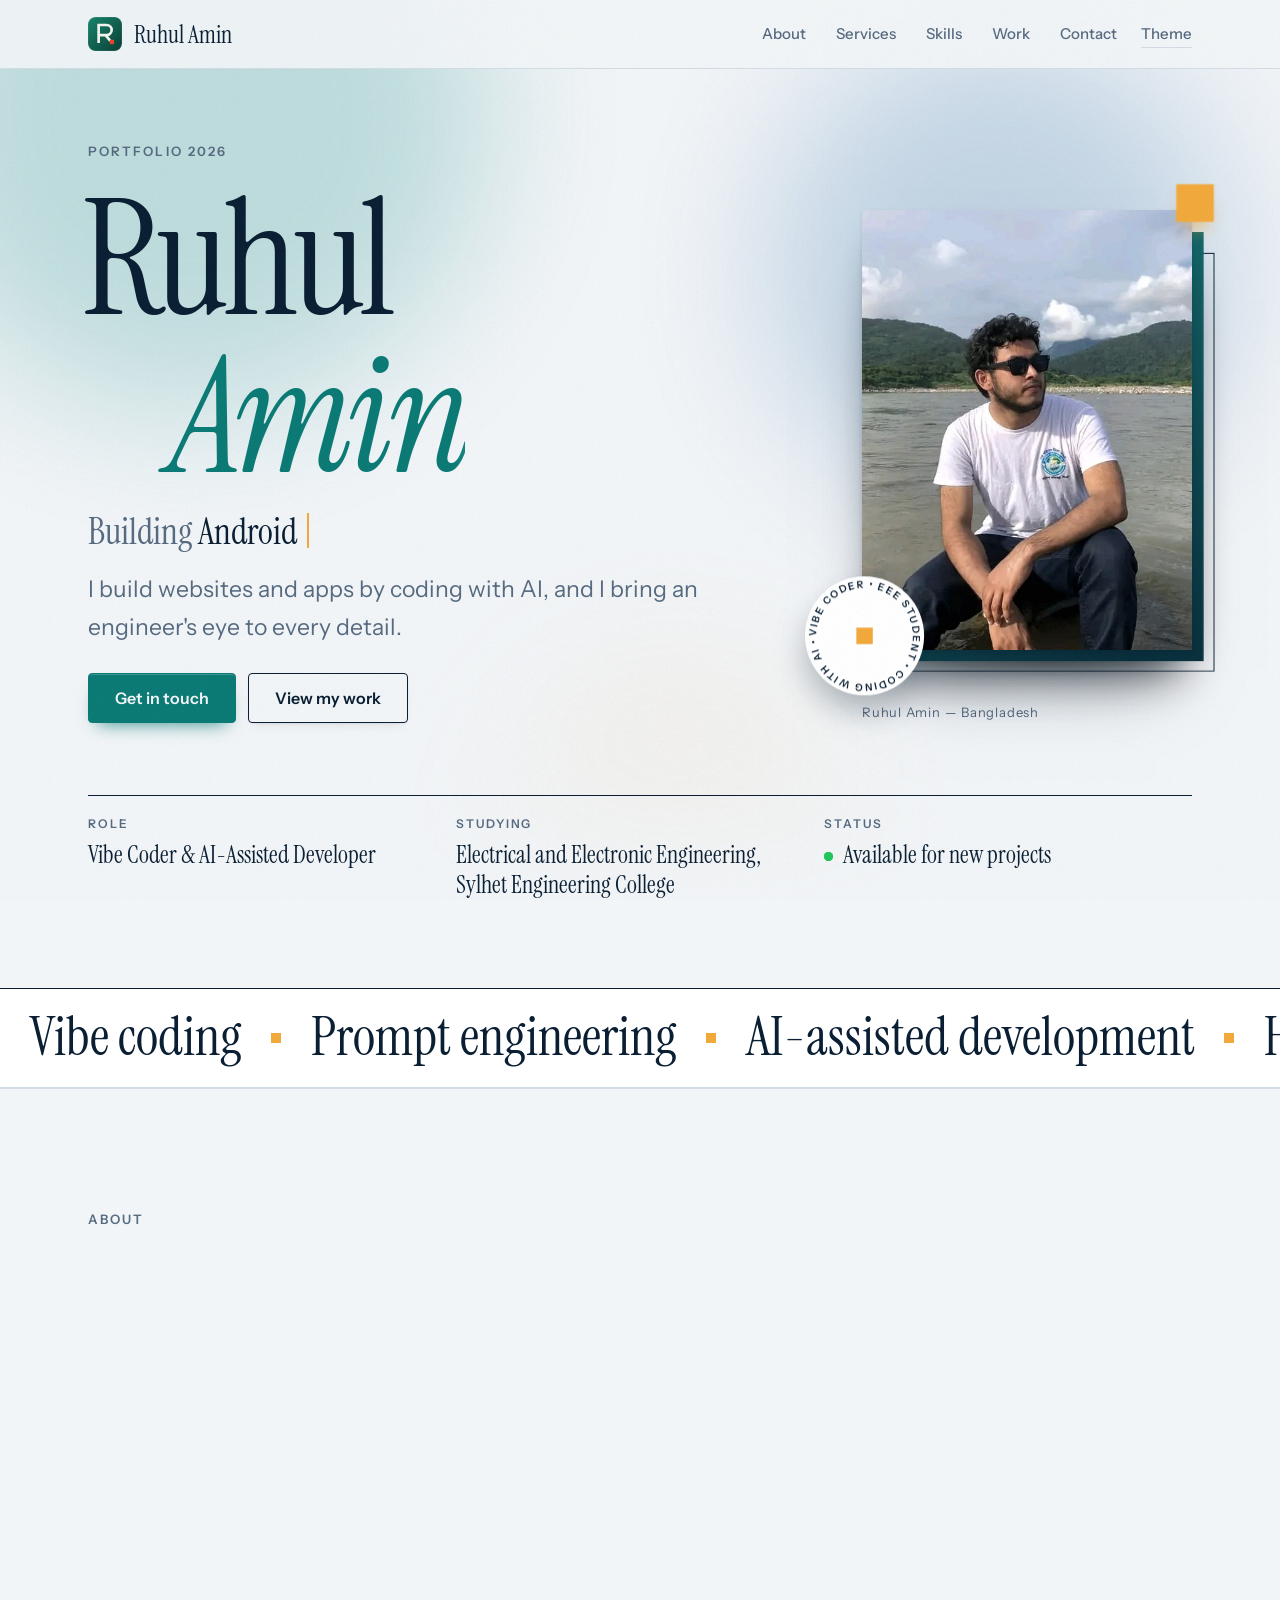
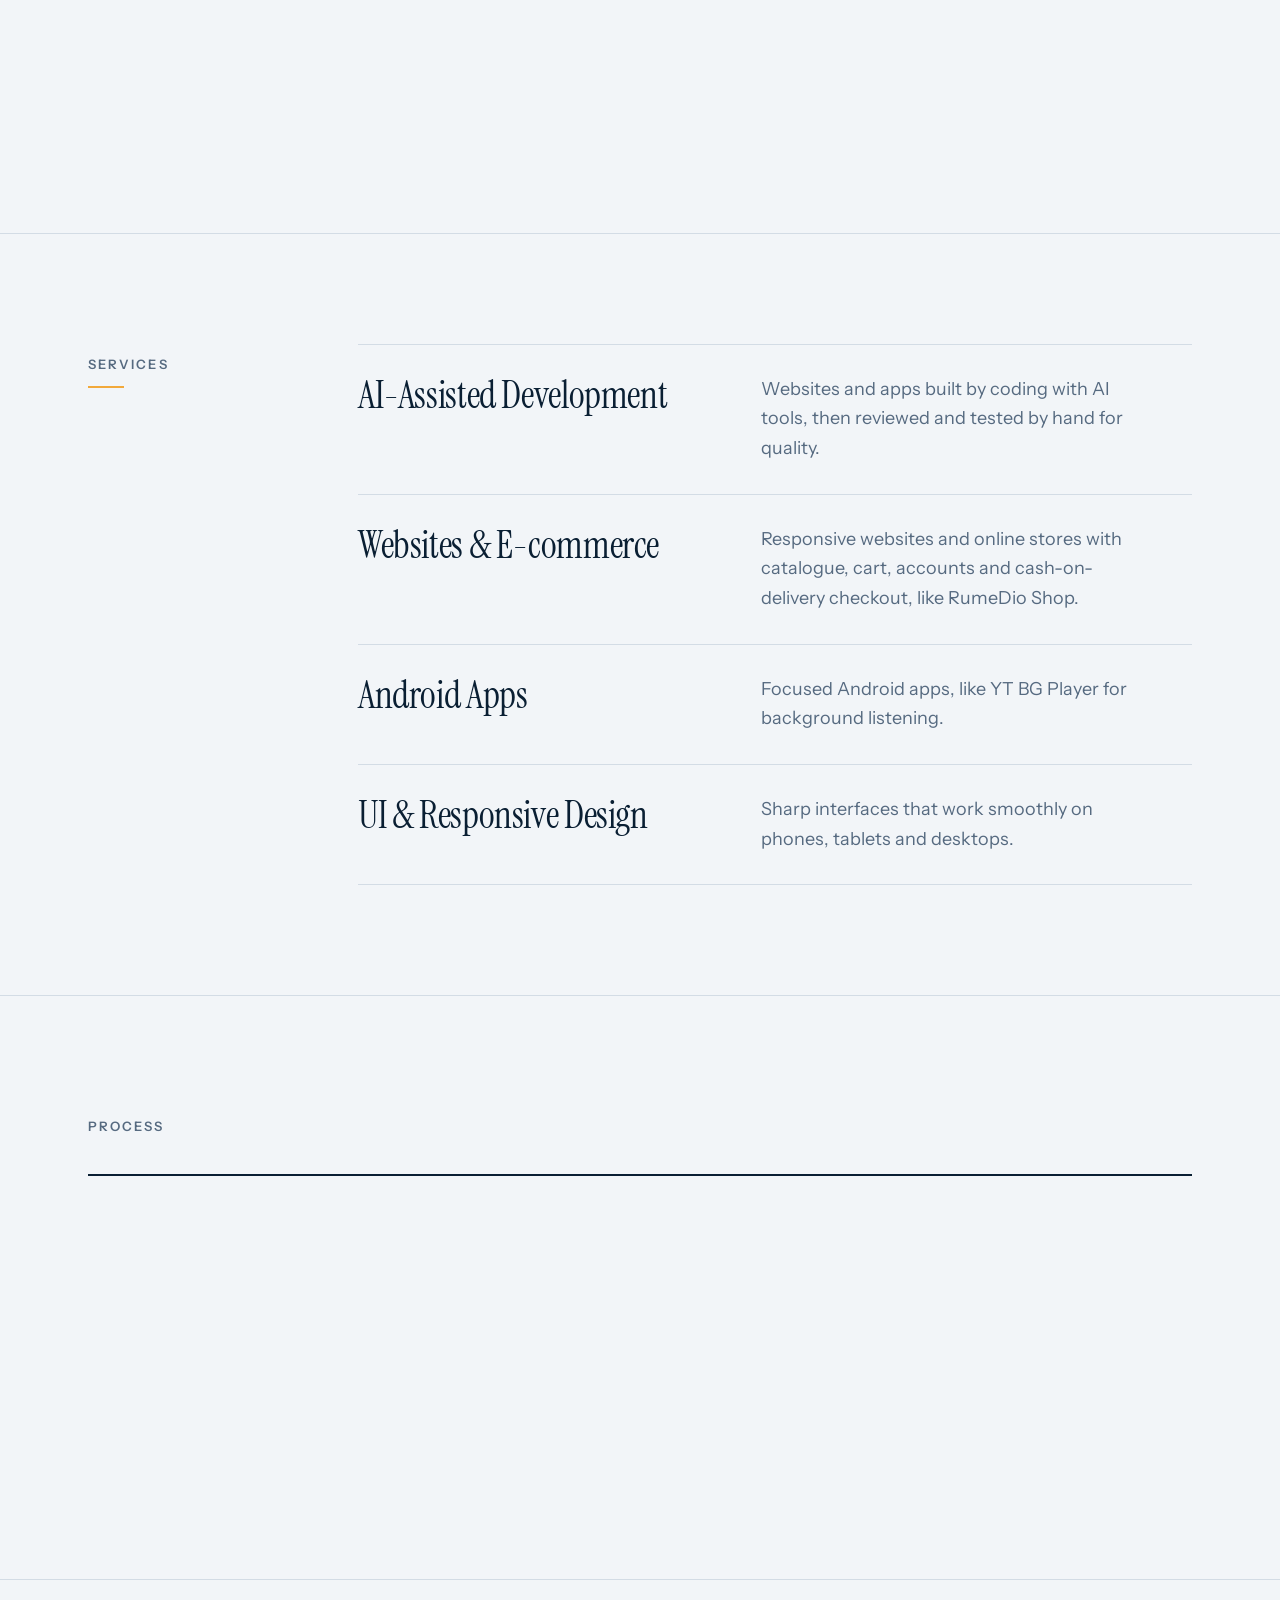
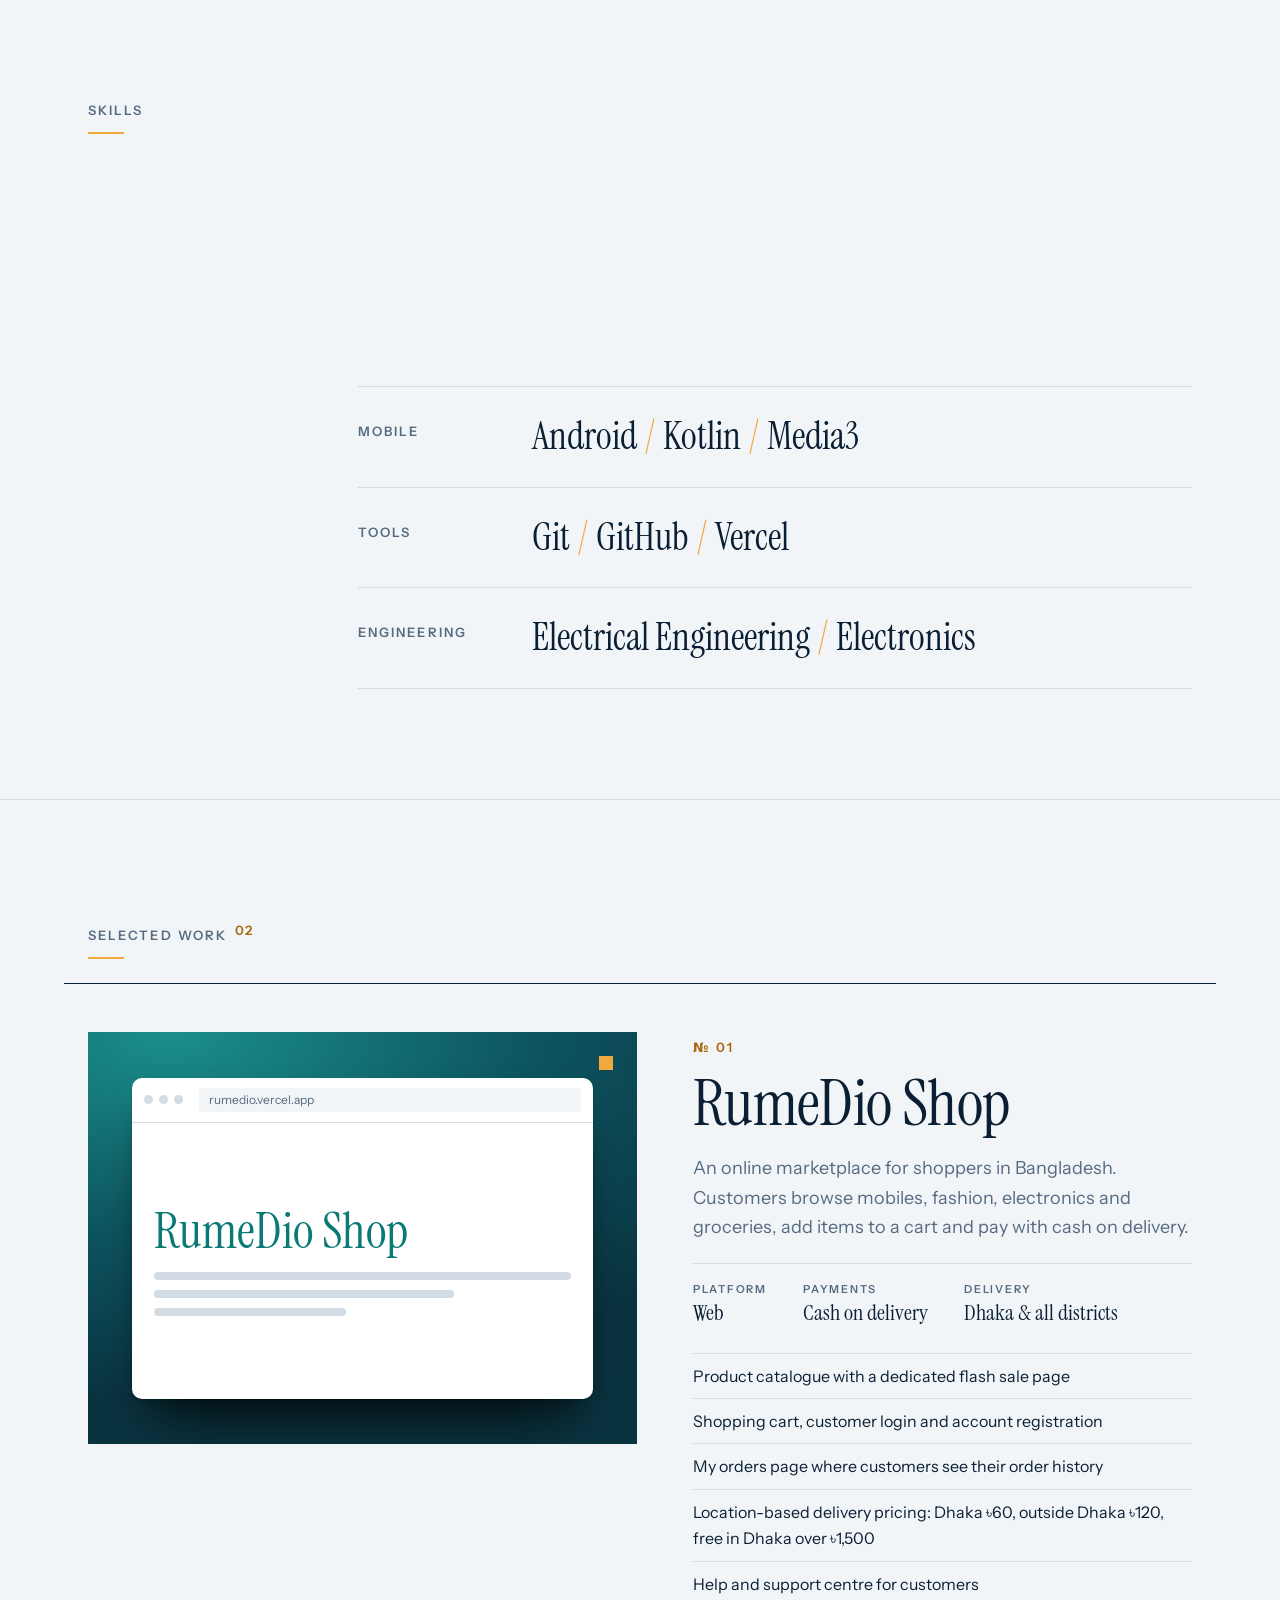
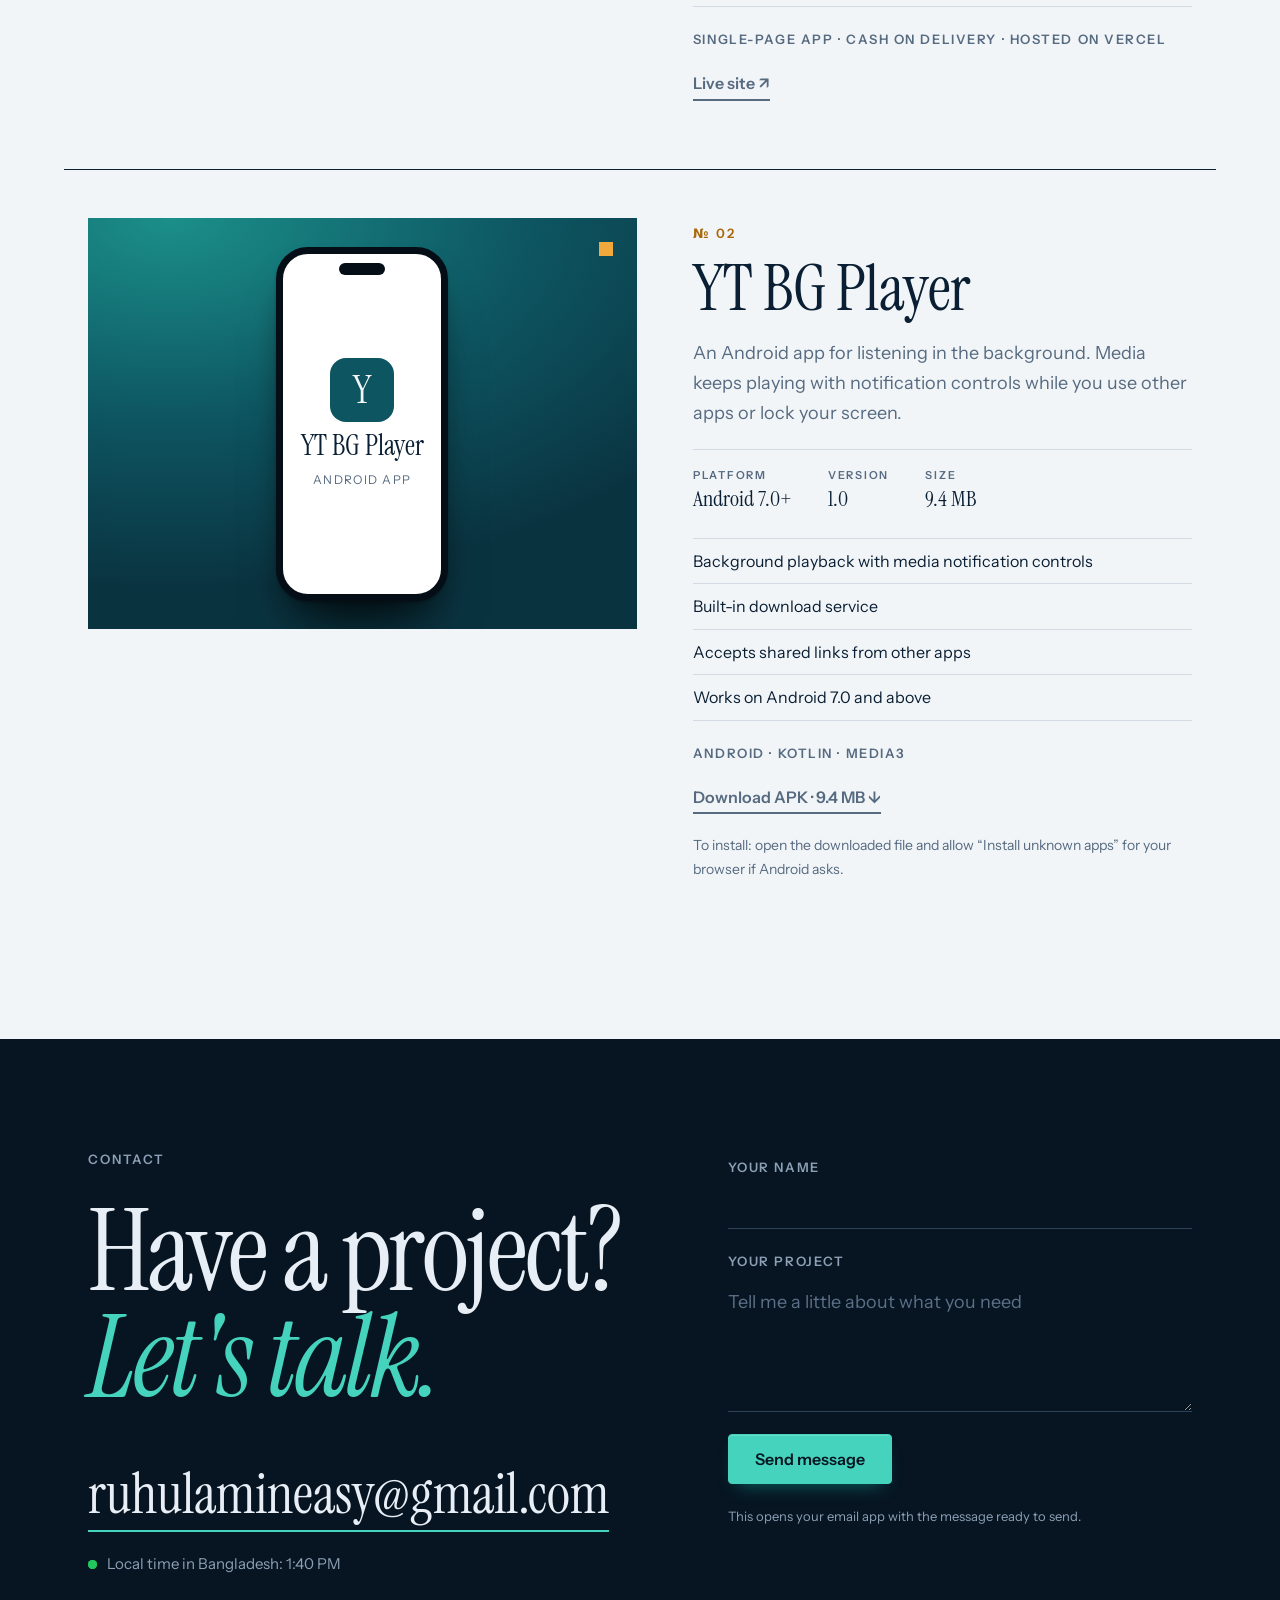
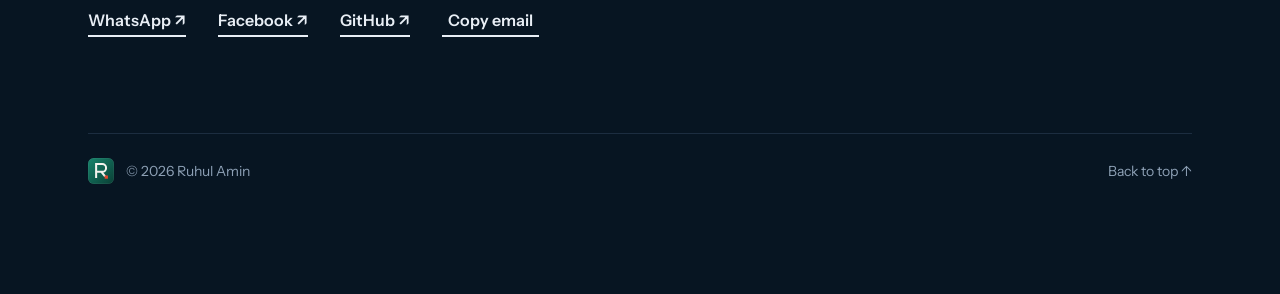
==== commit f5c0f386: "Add files via upload" ====
--- a/index.html
+++ b/index.html
@@ -37,7 +37,13 @@
       <p class="lead" id="tagline"></p>
       <div class="cta-row"><a class="btn solid" href="#contact">Get in touch</a><a class="btn" href="#projects">View my work</a><a class="btn text" id="cv" hidden download>Download CV ↗</a></div>
     </div>
-    <figure class="photo"><div class="stage" id="stage"><i class="l1"></i><i class="l2"></i><div class="frame" id="avatar"></div><b class="sq"></b></div><figcaption id="cap"></figcaption></figure>
+    <figure class="photo"><div class="stage" id="stage"><i class="l1"></i><i class="l2"></i><div class="frame" id="avatar"></div><b class="sq"></b>
+      <svg class="seal" viewBox="0 0 120 120" aria-hidden="true">
+        <defs><path id="circ" d="M60 60m-47 0a47 47 0 1 1 94 0a47 47 0 1 1-94 0"/></defs>
+        <circle cx="60" cy="60" r="58" class="sb"/>
+        <g class="ring"><text><textPath href="#circ" textLength="294" lengthAdjust="spacing">VIBE CODER • EEE STUDENT • CODING WITH AI • </textPath></text></g>
+        <rect class="sc" x="52" y="52" width="16" height="16"/>
+      </svg></div><figcaption id="cap"></figcaption></figure>
   </div>
   <dl class="meta" id="meta"></dl>
 </div></section>
--- a/style.css
+++ b/style.css
@@ -330,8 +330,21 @@
 .clock{display:flex;align-items:center;margin:0 0 30px;color:#8da0b5;font-size:15px}
 .mail{margin-bottom:20px}
 
-.tag{position:absolute;display:flex;align-items:center;gap:8px;padding:7px 14px;background:var(--panel);color:var(--ink);font:600 13px "Instrument Sans",sans-serif;border-radius:6px;box-shadow:var(--sh2);white-space:nowrap;transform:translateZ(70px);animation:bobt 6s ease-in-out infinite}
-.tag u{width:7px;height:7px;background:var(--hot);text-decoration:none}
-.t1{left:-38px;top:20%}.t2{left:-20px;bottom:15%;animation-delay:-2s}.t3{right:-30px;top:54%;animation-delay:-4s}
-@keyframes bobt{50%{translate:0 -10px}}
-@media (max-width:860px){.tag{display:none}.aurora span{filter:blur(46px)}}
+@media (max-width:860px){.aurora span{filter:blur(46px)}}
+
+/* ---- v10 photo detail: seal, sweep, breathing ---- */
+.seal{position:absolute;left:-46px;bottom:-34px;width:116px;height:116px;transform:translateZ(64px);filter:drop-shadow(0 16px 14px rgba(8,28,45,.28))}
+.seal .sb{fill:var(--panel)}
+.seal text{white-space:pre;font:600 9.6px "Instrument Sans",sans-serif;fill:var(--ink)}
+.seal .sc{fill:var(--hot);transform-box:fill-box;transform-origin:center;animation:tick 6s cubic-bezier(.65,0,.35,1) infinite}
+.seal .ring{transform-box:view-box;transform-origin:center;animation:spin 26s linear infinite}
+@keyframes spin{to{transform:rotate(360deg)}}
+@keyframes tick{0%,65%{transform:rotate(0)}85%,100%{transform:rotate(90deg)}}
+.stage:hover .seal .ring{animation-duration:9s}
+.stage .frame{position:relative}
+.stage .frame::after{content:"";position:absolute;inset:0;pointer-events:none;background:linear-gradient(105deg,transparent 38%,rgba(255,255,255,.34) 50%,transparent 62%);transform:translateX(-120%);animation:sweep 9s 3.6s cubic-bezier(.45,0,.2,1) infinite}
+@keyframes sweep{0%{transform:translateX(-120%)}24%,100%{transform:translateX(120%)}}
+.stage .l1{animation:br1 7s ease-in-out infinite}.stage .l2{animation:br2 7s ease-in-out infinite}
+@keyframes br1{50%{translate:4px 4px}}@keyframes br2{50%{translate:9px 9px}}
+.stage .sq{animation:tick 6s 1s cubic-bezier(.65,0,.35,1) infinite}
+@media (max-width:860px){.seal{width:84px;height:84px;left:-16px;bottom:-26px}}
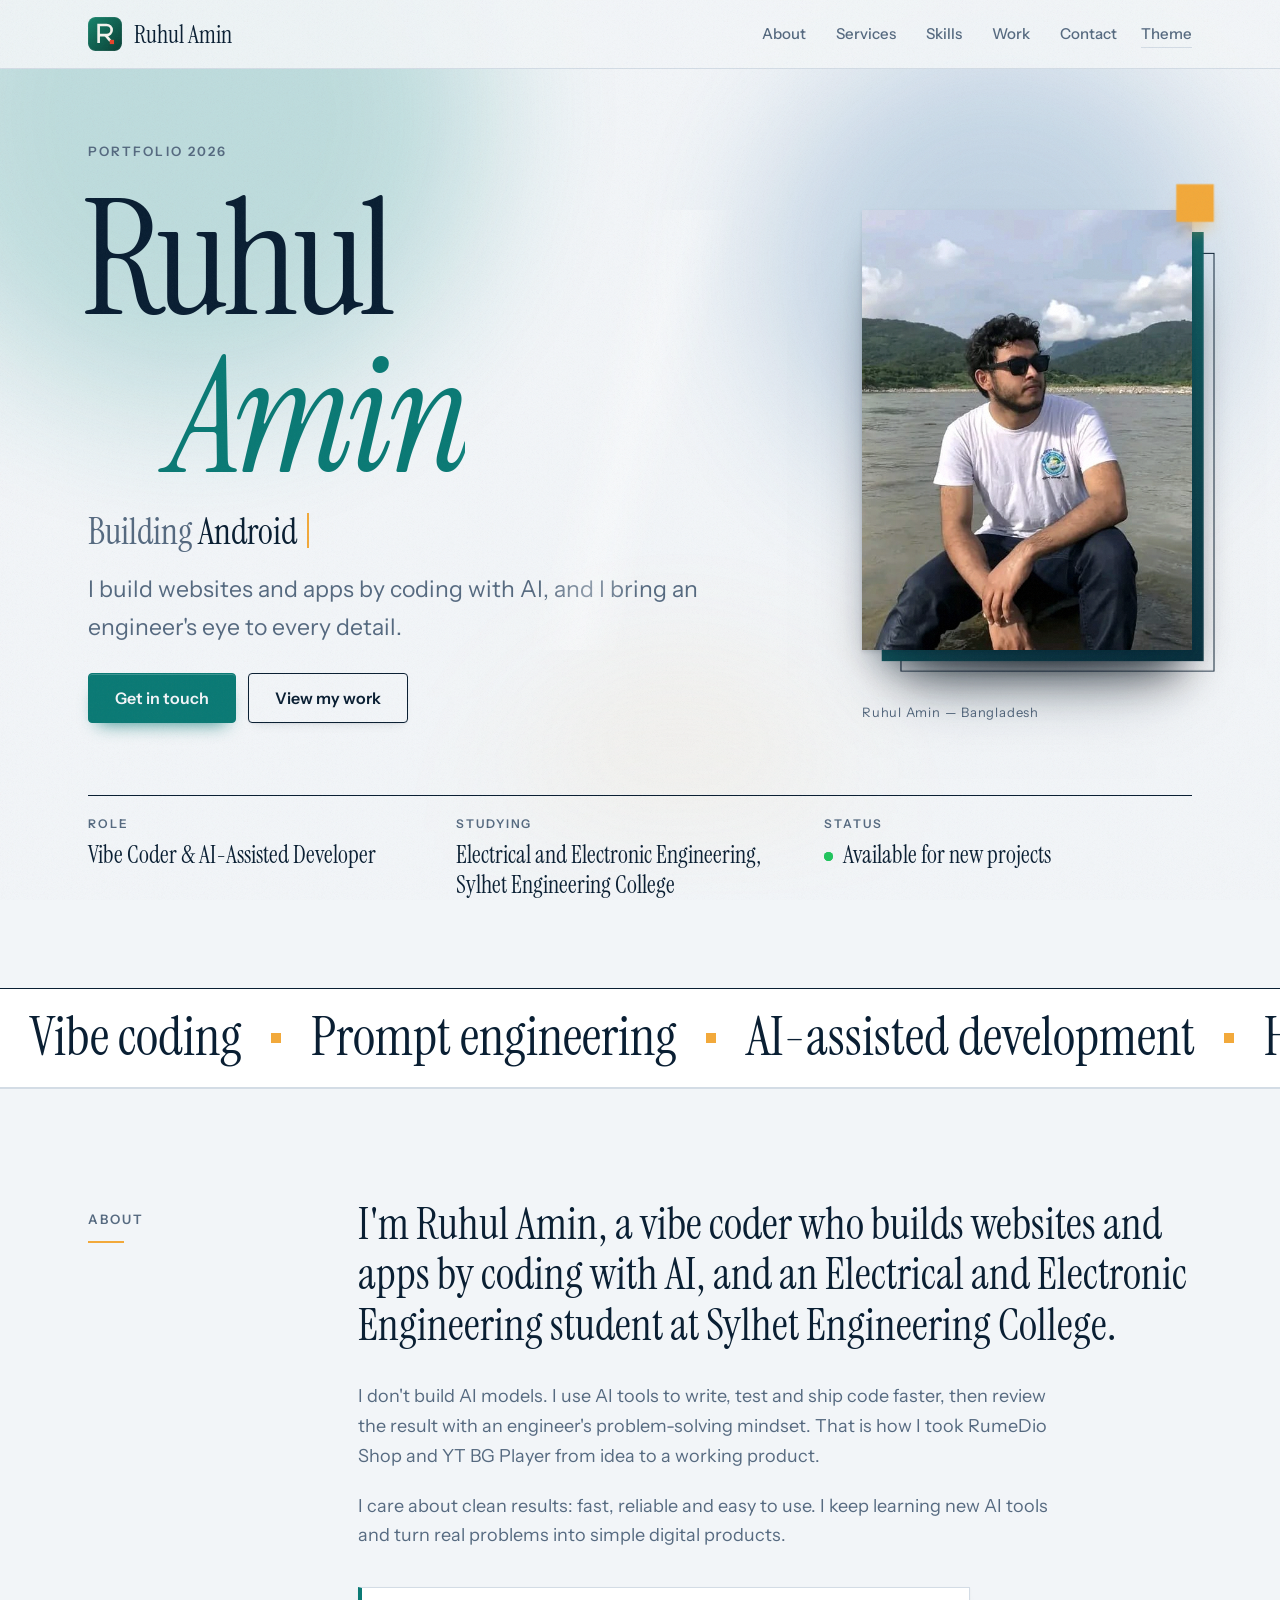
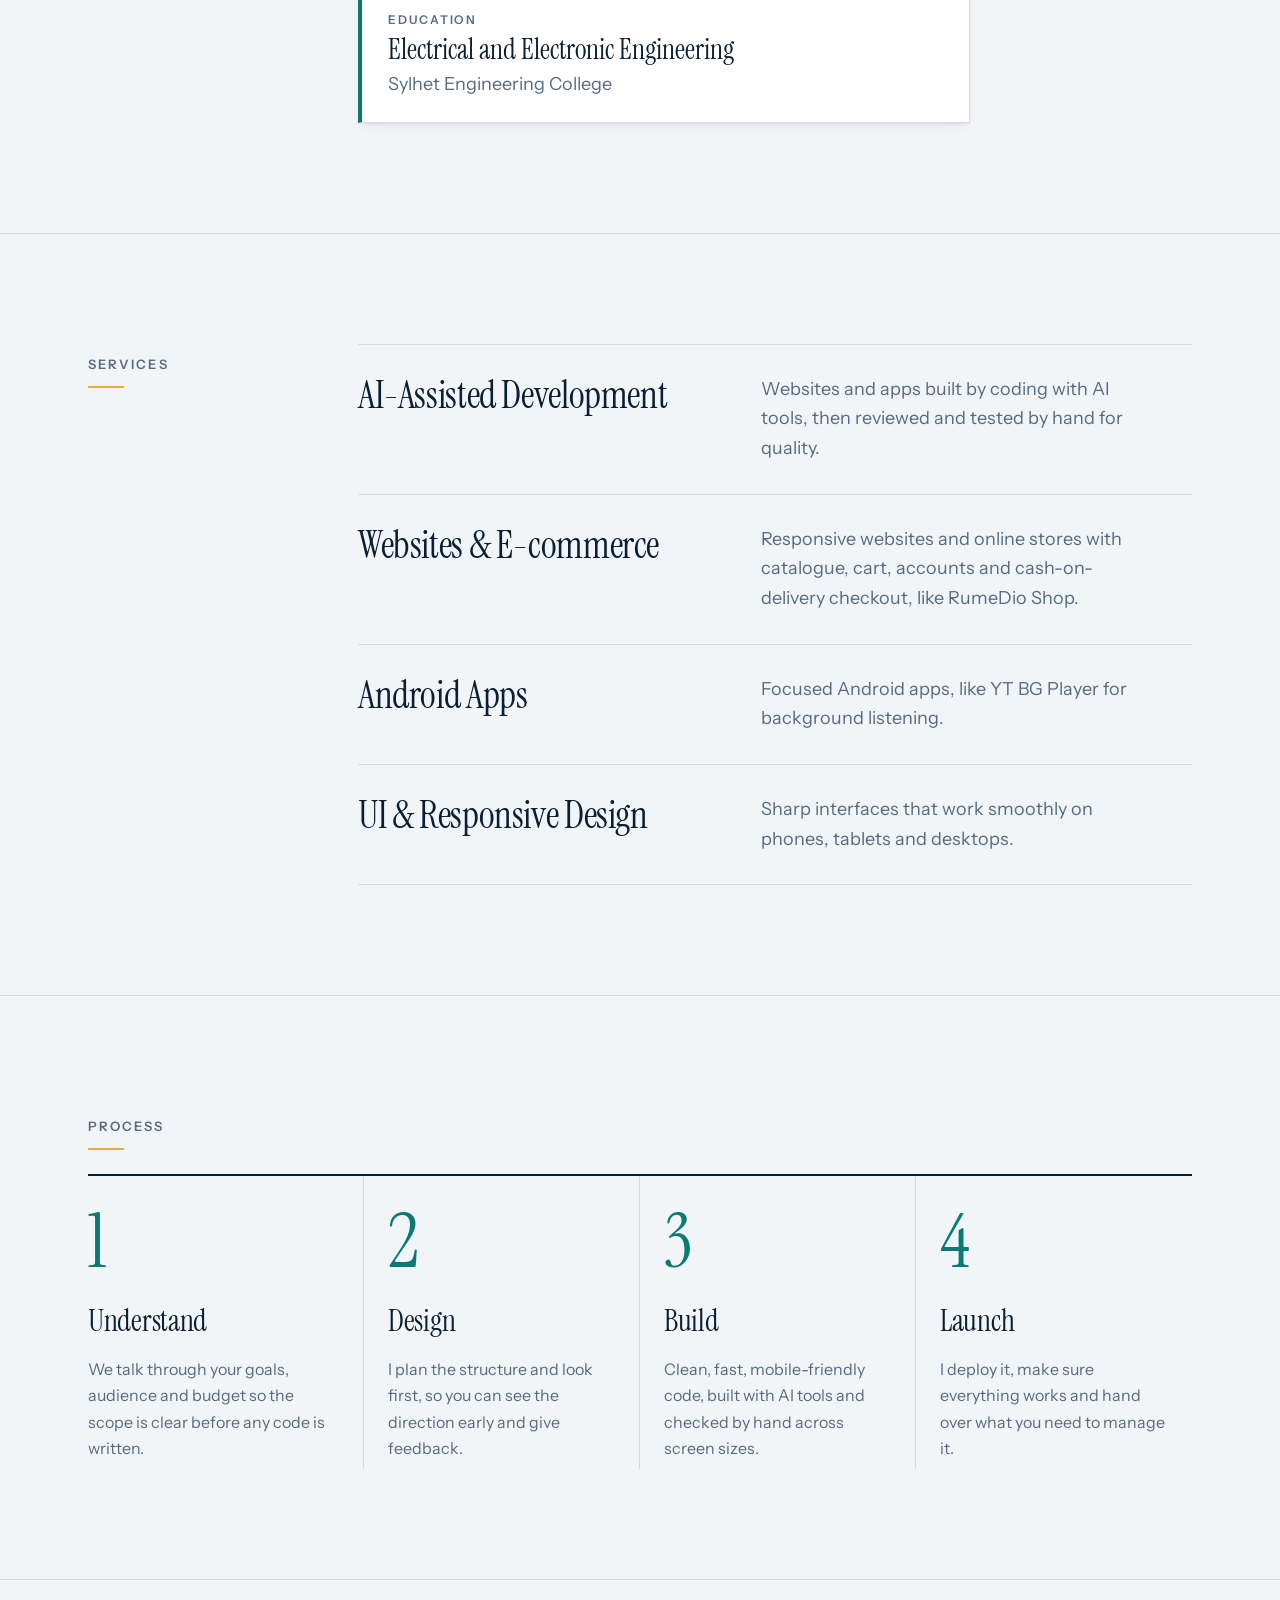
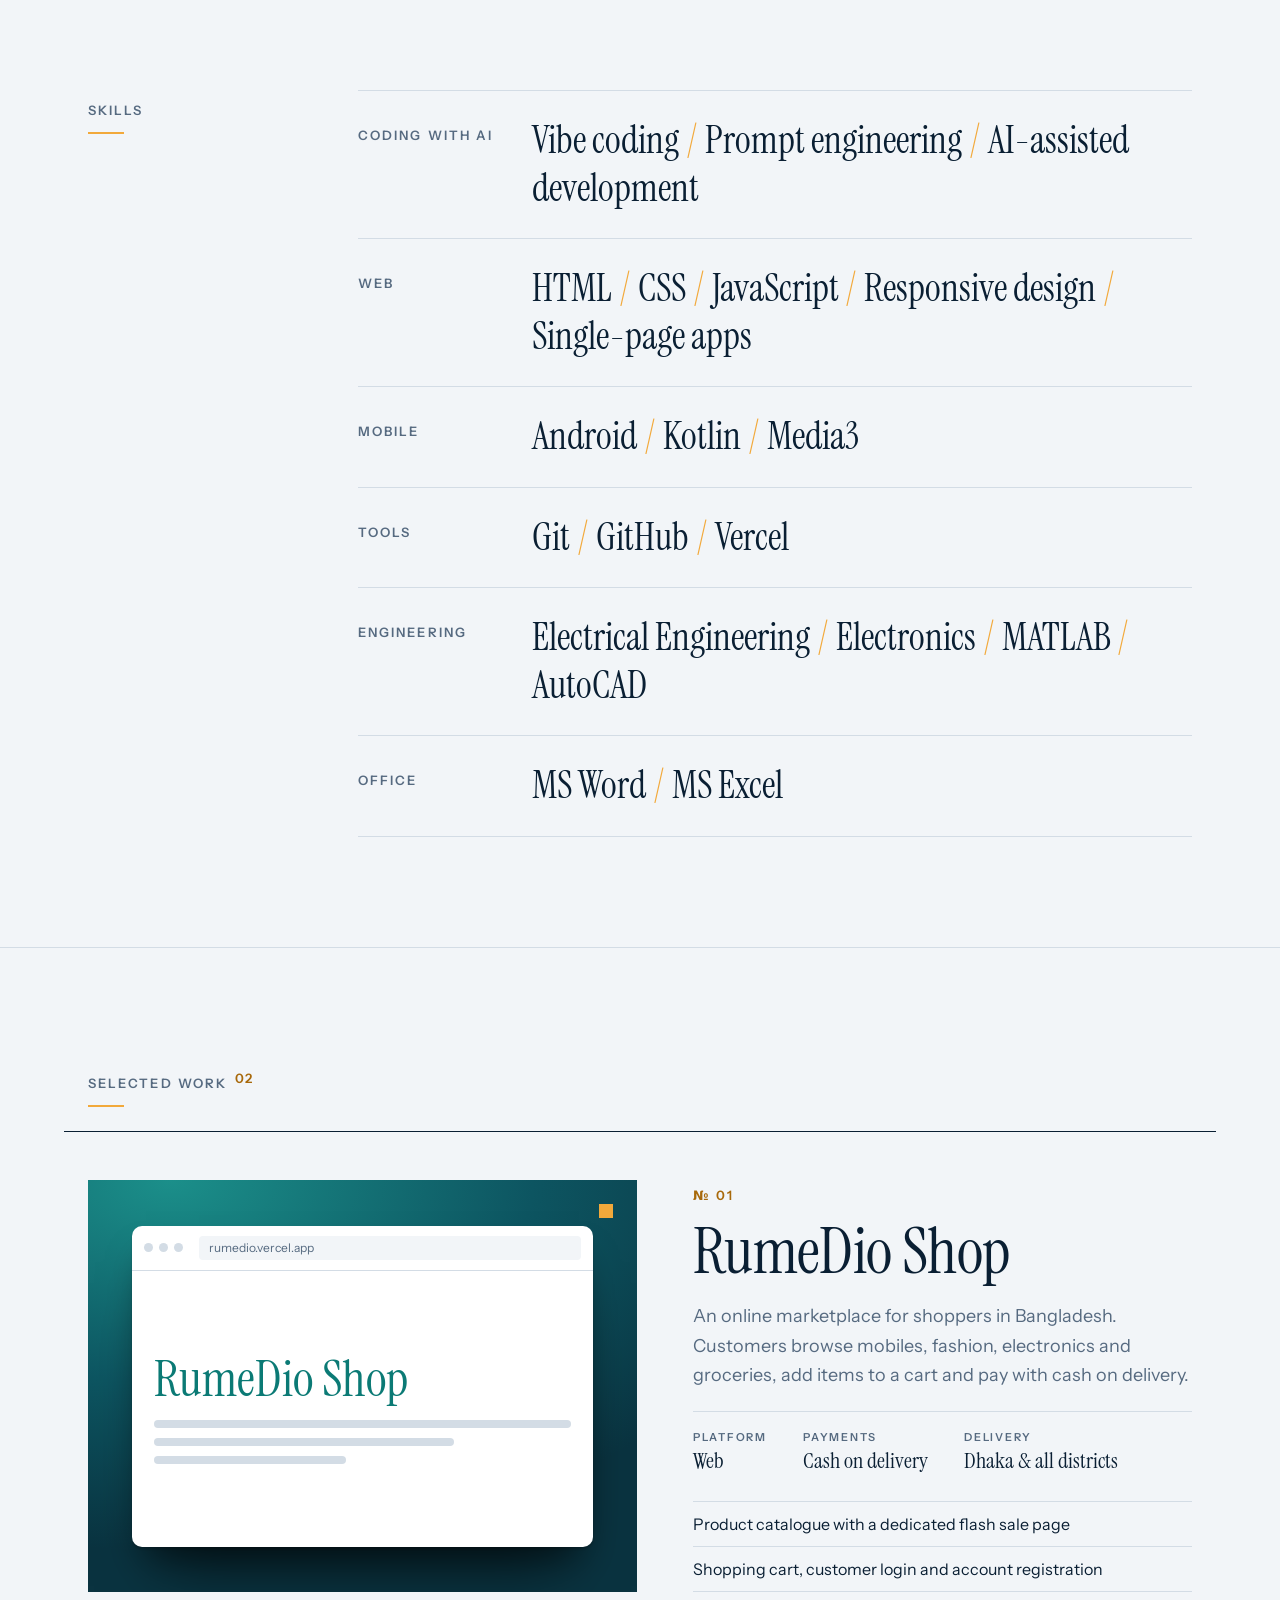
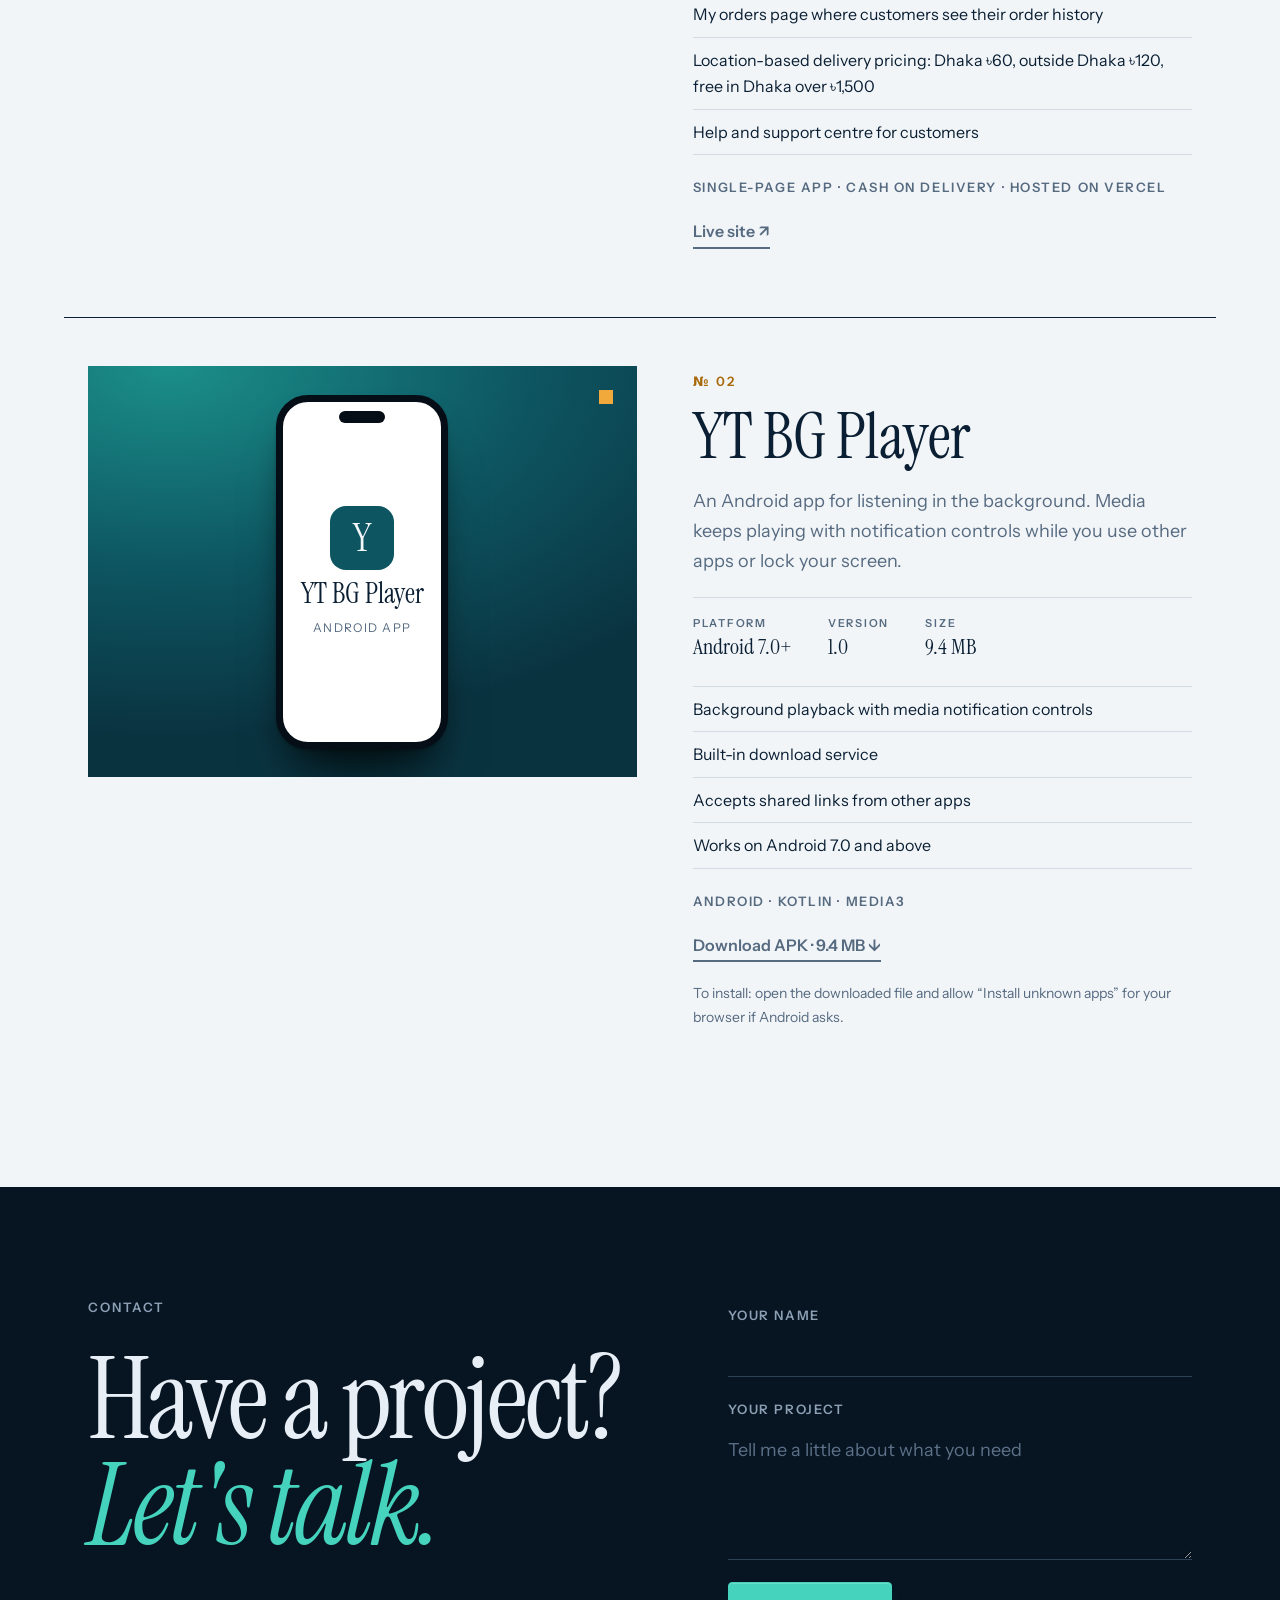
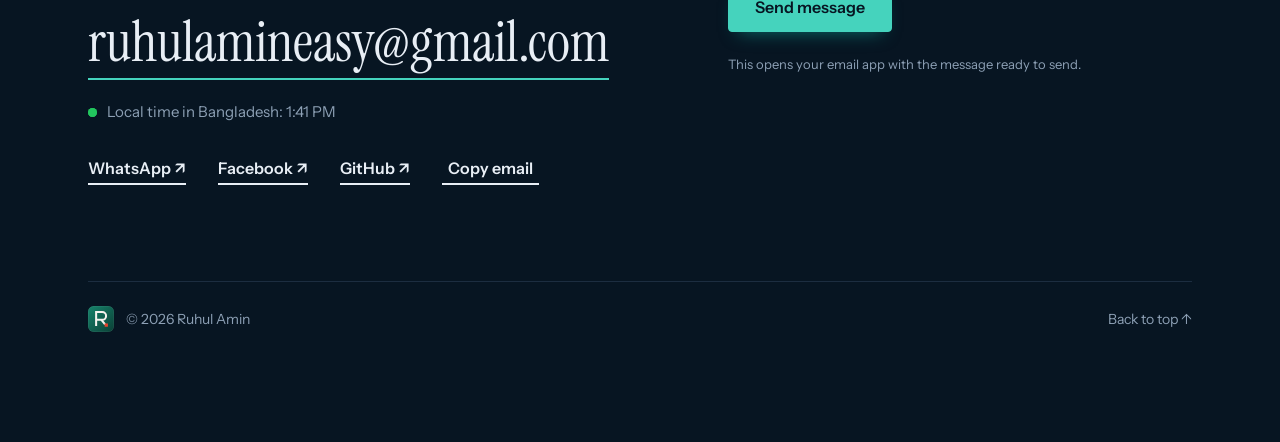
==== commit fb86e625: "Add files via upload" ====
--- a/index.html
+++ b/index.html
@@ -37,13 +37,7 @@
       <p class="lead" id="tagline"></p>
       <div class="cta-row"><a class="btn solid" href="#contact">Get in touch</a><a class="btn" href="#projects">View my work</a><a class="btn text" id="cv" hidden download>Download CV ↗</a></div>
     </div>
-    <figure class="photo"><div class="stage" id="stage"><i class="l1"></i><i class="l2"></i><div class="frame" id="avatar"></div><b class="sq"></b>
-      <svg class="seal" viewBox="0 0 120 120" aria-hidden="true">
-        <defs><path id="circ" d="M60 60m-47 0a47 47 0 1 1 94 0a47 47 0 1 1-94 0"/></defs>
-        <circle cx="60" cy="60" r="58" class="sb"/>
-        <g class="ring"><text><textPath href="#circ" textLength="294" lengthAdjust="spacing">VIBE CODER • EEE STUDENT • CODING WITH AI • </textPath></text></g>
-        <rect class="sc" x="52" y="52" width="16" height="16"/>
-      </svg></div><figcaption id="cap"></figcaption></figure>
+    <figure class="photo"><div class="stage" id="stage"><i class="l1"></i><i class="l2"></i><div class="frame" id="avatar"></div><b class="sq"></b></div><figcaption id="cap"></figcaption></figure>
   </div>
   <dl class="meta" id="meta"></dl>
 </div></section>
--- a/style.css
+++ b/style.css
@@ -333,18 +333,11 @@
 @media (max-width:860px){.aurora span{filter:blur(46px)}}
 
 /* ---- v10 photo detail: seal, sweep, breathing ---- */
-.seal{position:absolute;left:-46px;bottom:-34px;width:116px;height:116px;transform:translateZ(64px);filter:drop-shadow(0 16px 14px rgba(8,28,45,.28))}
-.seal .sb{fill:var(--panel)}
-.seal text{white-space:pre;font:600 9.6px "Instrument Sans",sans-serif;fill:var(--ink)}
-.seal .sc{fill:var(--hot);transform-box:fill-box;transform-origin:center;animation:tick 6s cubic-bezier(.65,0,.35,1) infinite}
-.seal .ring{transform-box:view-box;transform-origin:center;animation:spin 26s linear infinite}
 @keyframes spin{to{transform:rotate(360deg)}}
 @keyframes tick{0%,65%{transform:rotate(0)}85%,100%{transform:rotate(90deg)}}
-.stage:hover .seal .ring{animation-duration:9s}
-.stage .frame{position:relative}
+.stage:hover .stage .frame{position:relative}
 .stage .frame::after{content:"";position:absolute;inset:0;pointer-events:none;background:linear-gradient(105deg,transparent 38%,rgba(255,255,255,.34) 50%,transparent 62%);transform:translateX(-120%);animation:sweep 9s 3.6s cubic-bezier(.45,0,.2,1) infinite}
 @keyframes sweep{0%{transform:translateX(-120%)}24%,100%{transform:translateX(120%)}}
 .stage .l1{animation:br1 7s ease-in-out infinite}.stage .l2{animation:br2 7s ease-in-out infinite}
 @keyframes br1{50%{translate:4px 4px}}@keyframes br2{50%{translate:9px 9px}}
 .stage .sq{animation:tick 6s 1s cubic-bezier(.65,0,.35,1) infinite}
-@media (max-width:860px){.seal{width:84px;height:84px;left:-16px;bottom:-26px}}
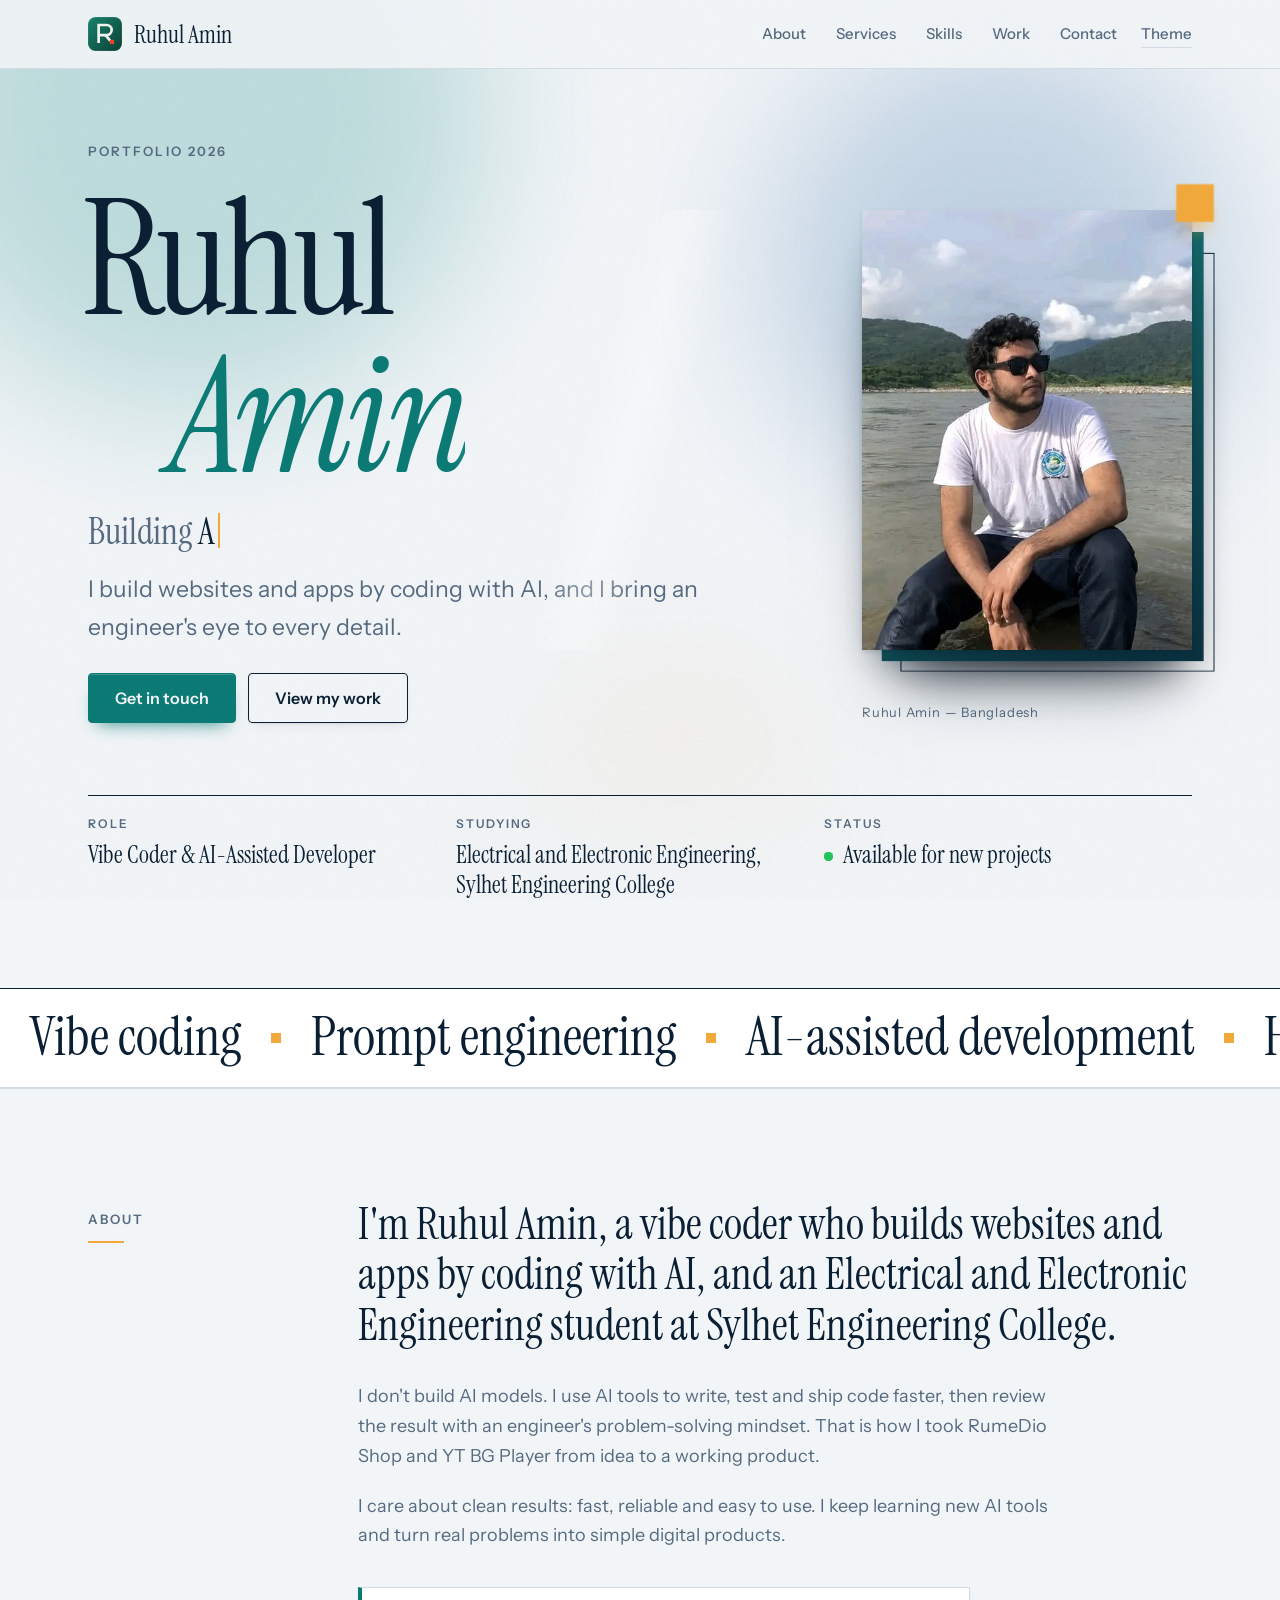
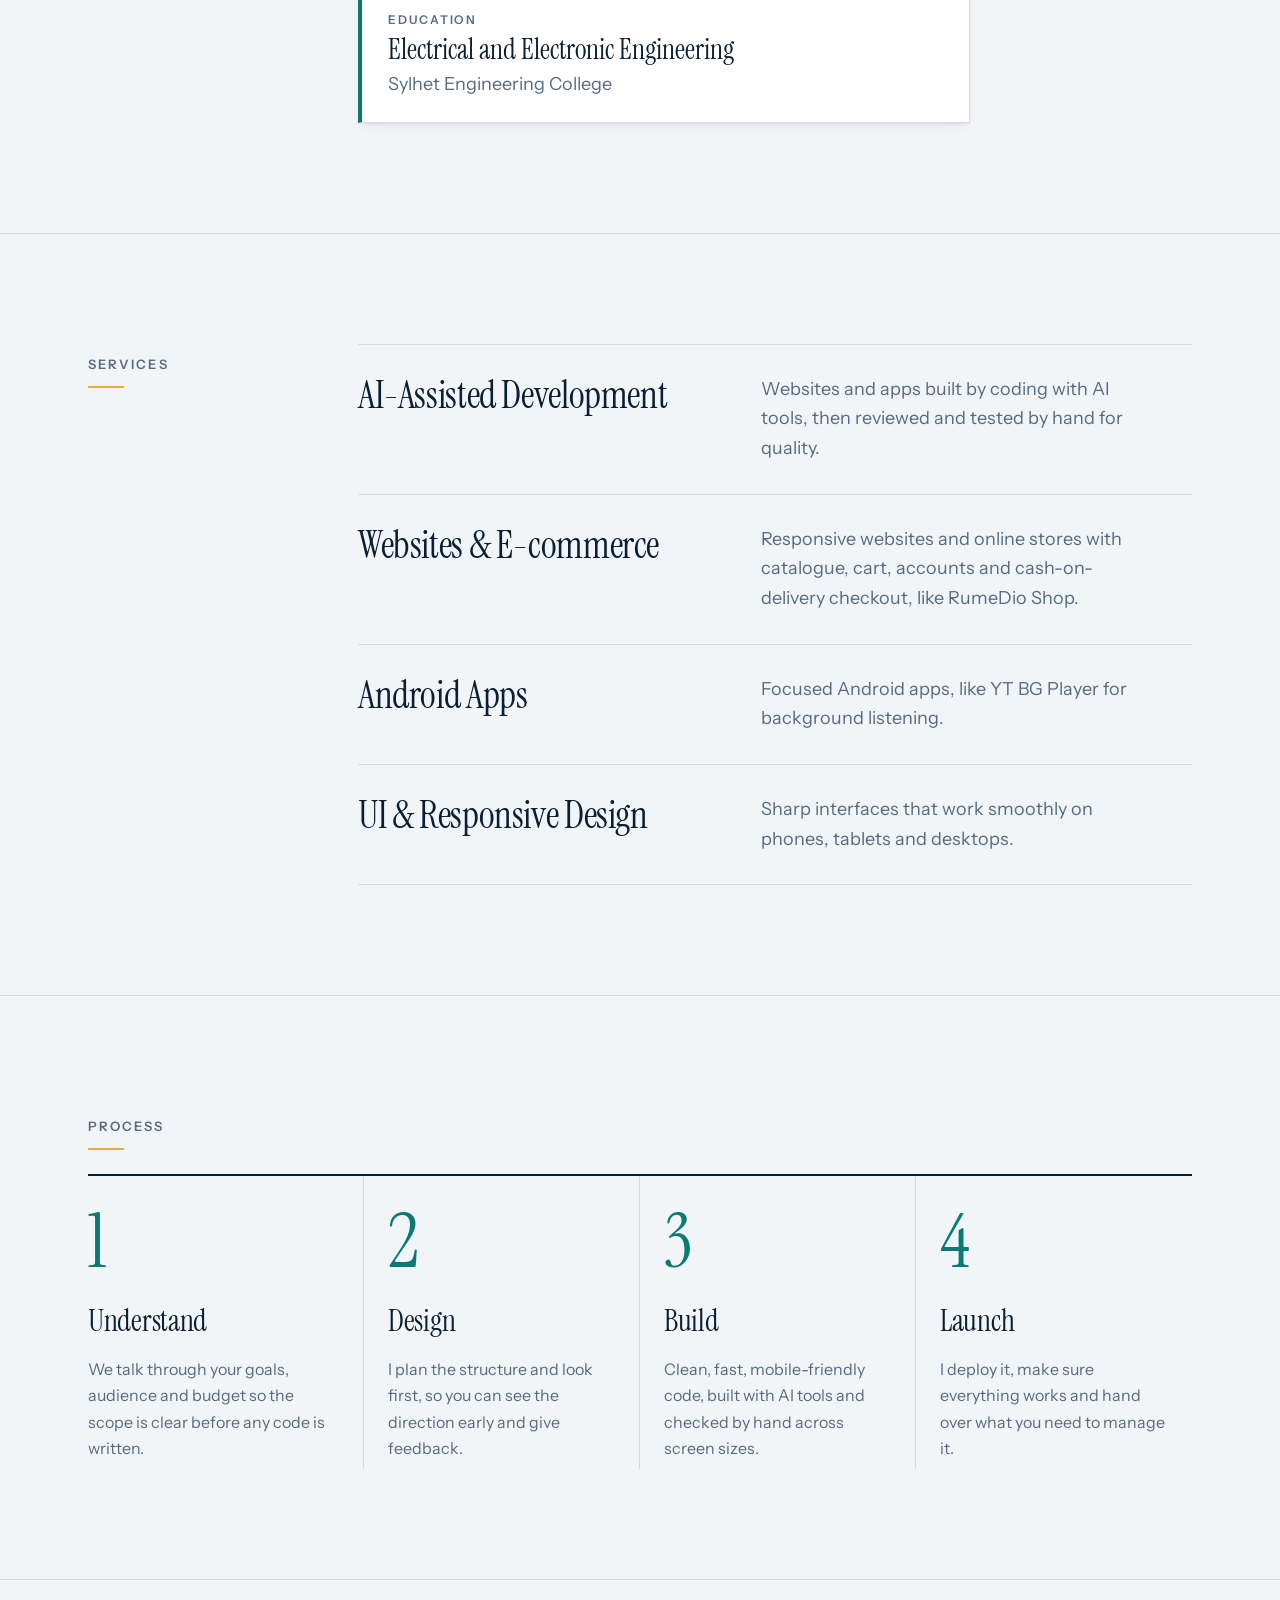
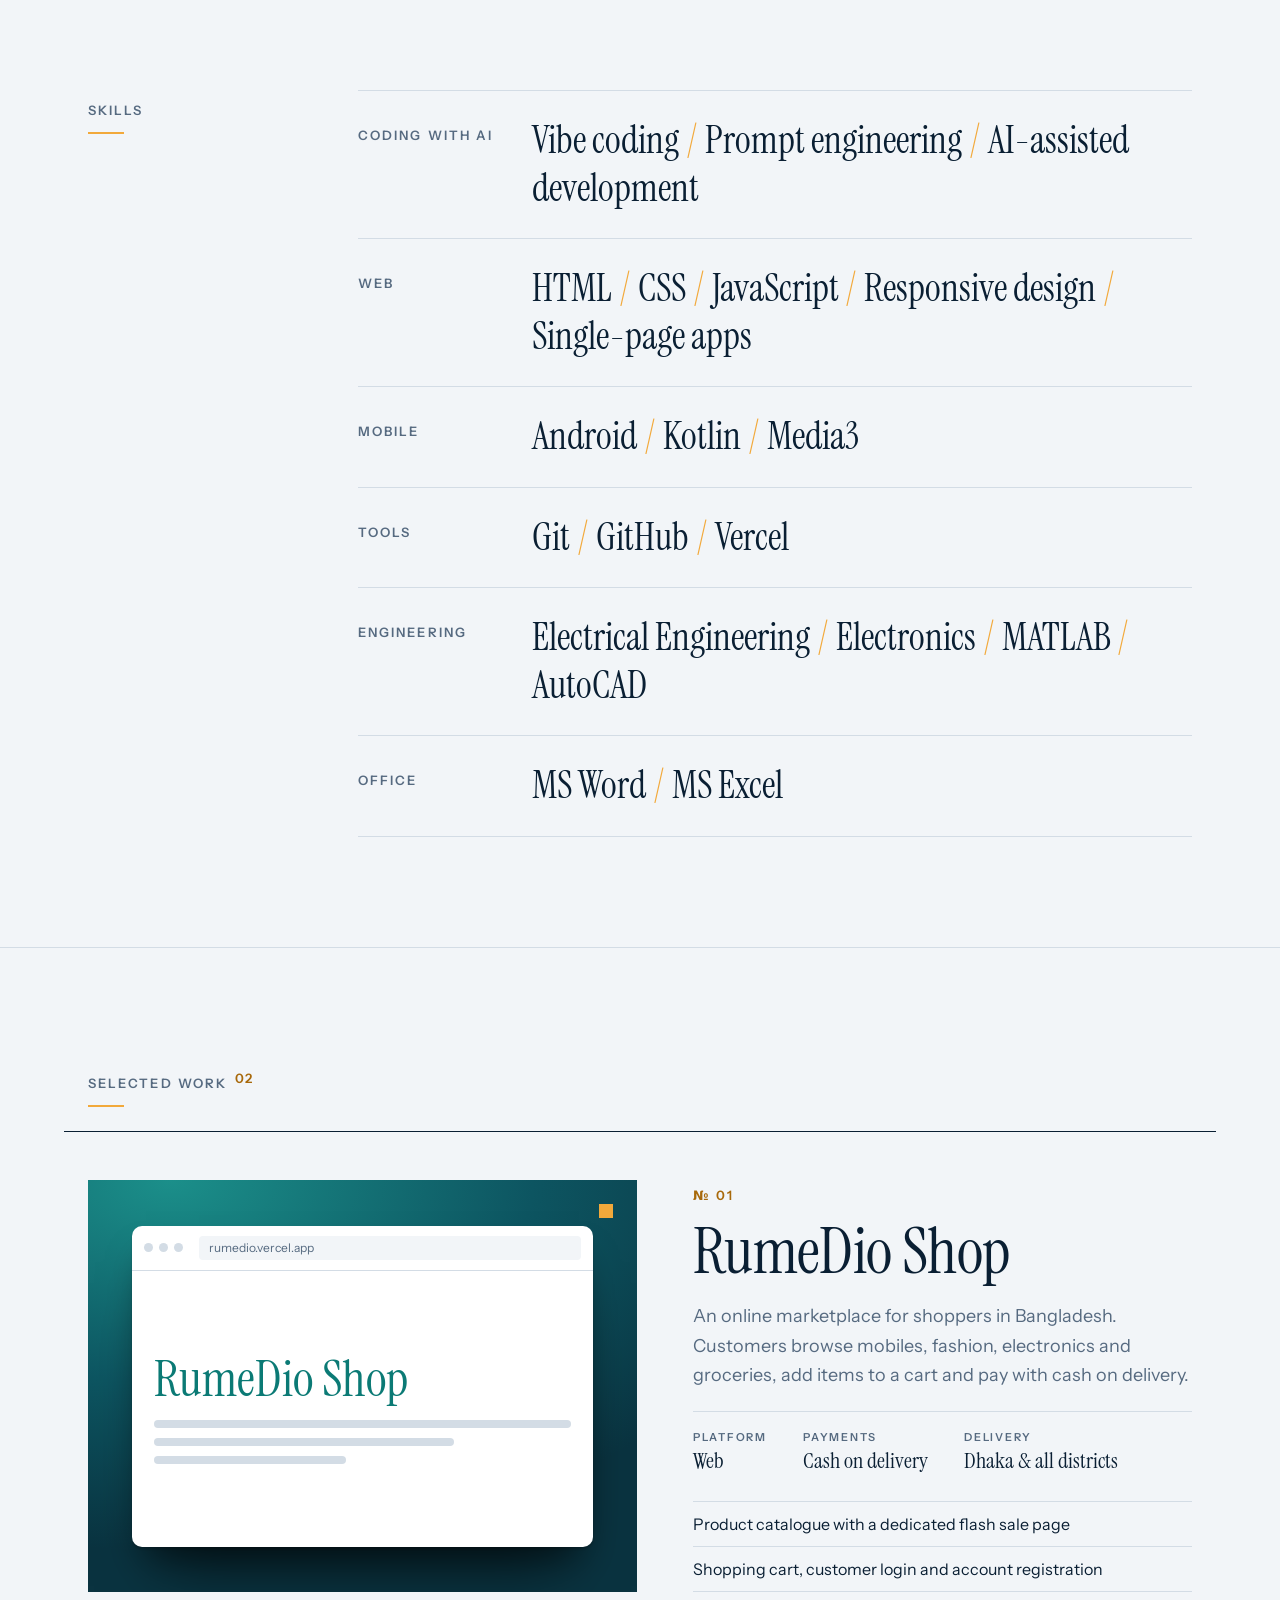
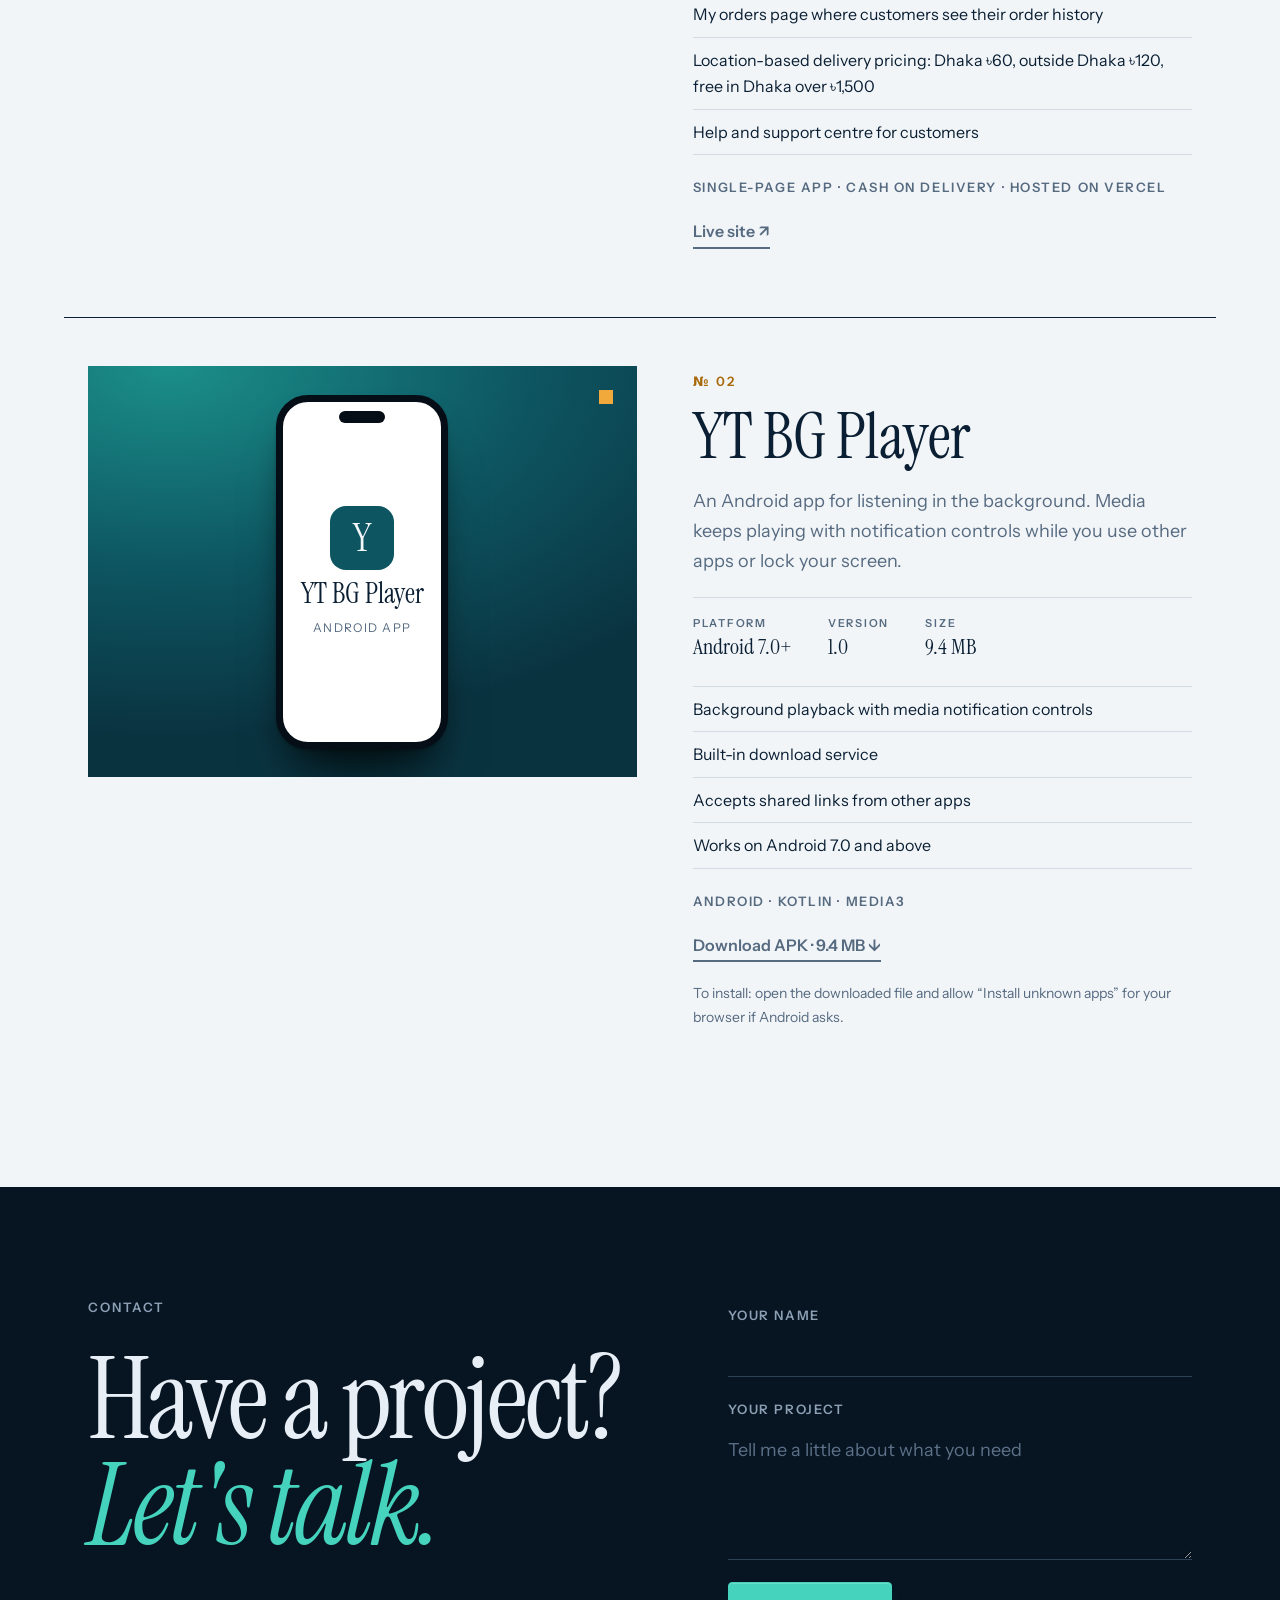
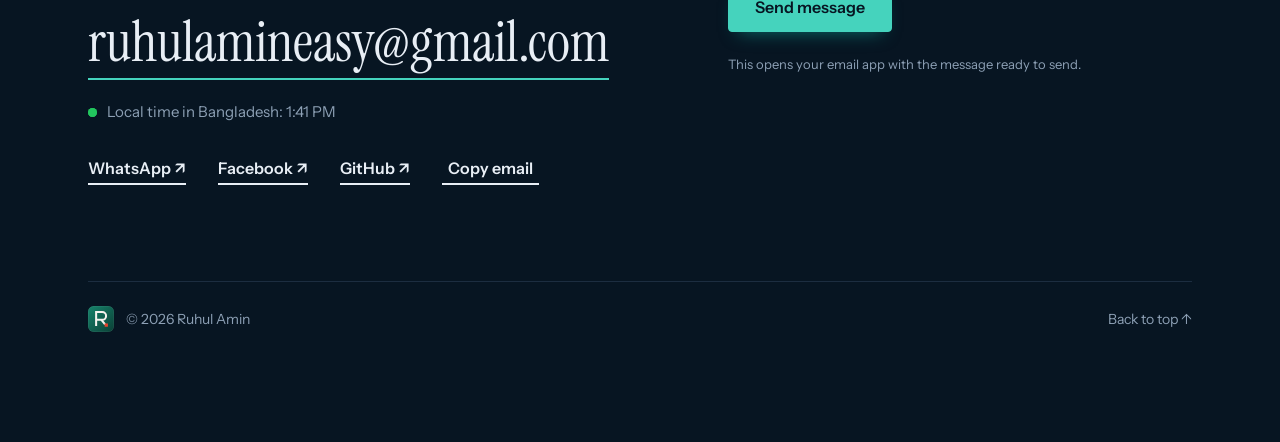
==== commit 4fc6d7e9: "Add files via upload" ====
--- a/index.html
+++ b/index.html
@@ -15,7 +15,7 @@
 <link href="https://fonts.googleapis.com/css2?family=Instrument+Serif:ital@0;1&family=Instrument+Sans:wght@400;500;600&display=swap" rel="stylesheet">
 <script type="application/ld+json">{"@context":"https://schema.org","@type":"Person","name":"Ruhul Amin","jobTitle":"Vibe Coder & AI-Assisted Developer","email":"ruhulamineasy@gmail.com","alumniOf":{"@type":"CollegeOrUniversity","name":"Sylhet Engineering College"},"address":{"@type":"PostalAddress","addressCountry":"BD"}}</script>
 <script>try{var t=localStorage.getItem('theme');if(t)document.documentElement.dataset.theme=t}catch(e){}document.documentElement.classList.add('js');try{if(sessionStorage.getItem('seen'))document.documentElement.classList.add('seen');else sessionStorage.setItem('seen','1')}catch(e){}</script>
-<link rel="stylesheet" href="style.css">
+<link rel="stylesheet" href="style.css?v=12">
 </head>
 <body>
 <a class="skip" href="#about">Skip to content</a>
@@ -68,7 +68,7 @@
   </div>
   <footer><img src="assets/logo.svg" width="26" height="26" alt=""><span id="foot"></span><a href="#top" class="totop">Back to top ↑</a></footer>
 </div></section>
-<script src="data.js"></script>
-<script src="script.js"></script>
+<script src="data.js?v=12"></script>
+<script src="script.js?v=12"></script>
 </body>
 </html>
--- a/style.css
+++ b/style.css
@@ -333,11 +333,13 @@
 @media (max-width:860px){.aurora span{filter:blur(46px)}}
 
 /* ---- v10 photo detail: seal, sweep, breathing ---- */
-@keyframes spin{to{transform:rotate(360deg)}}
-@keyframes tick{0%,65%{transform:rotate(0)}85%,100%{transform:rotate(90deg)}}
+@keyframes sqturn{0%,65%{transform:rotate(0)}85%,100%{transform:rotate(90deg)}}
 .stage:hover .stage .frame{position:relative}
 .stage .frame::after{content:"";position:absolute;inset:0;pointer-events:none;background:linear-gradient(105deg,transparent 38%,rgba(255,255,255,.34) 50%,transparent 62%);transform:translateX(-120%);animation:sweep 9s 3.6s cubic-bezier(.45,0,.2,1) infinite}
 @keyframes sweep{0%{transform:translateX(-120%)}24%,100%{transform:translateX(120%)}}
 .stage .l1{animation:br1 7s ease-in-out infinite}.stage .l2{animation:br2 7s ease-in-out infinite}
 @keyframes br1{50%{translate:4px 4px}}@keyframes br2{50%{translate:9px 9px}}
-.stage .sq{animation:tick 6s 1s cubic-bezier(.65,0,.35,1) infinite}
+.stage .sq{animation:sqturn 6s 1s cubic-bezier(.65,0,.35,1) infinite}
+
+/* safety: an old index.html may still contain the removed badge */
+.seal,.stage>svg{display:none!important}
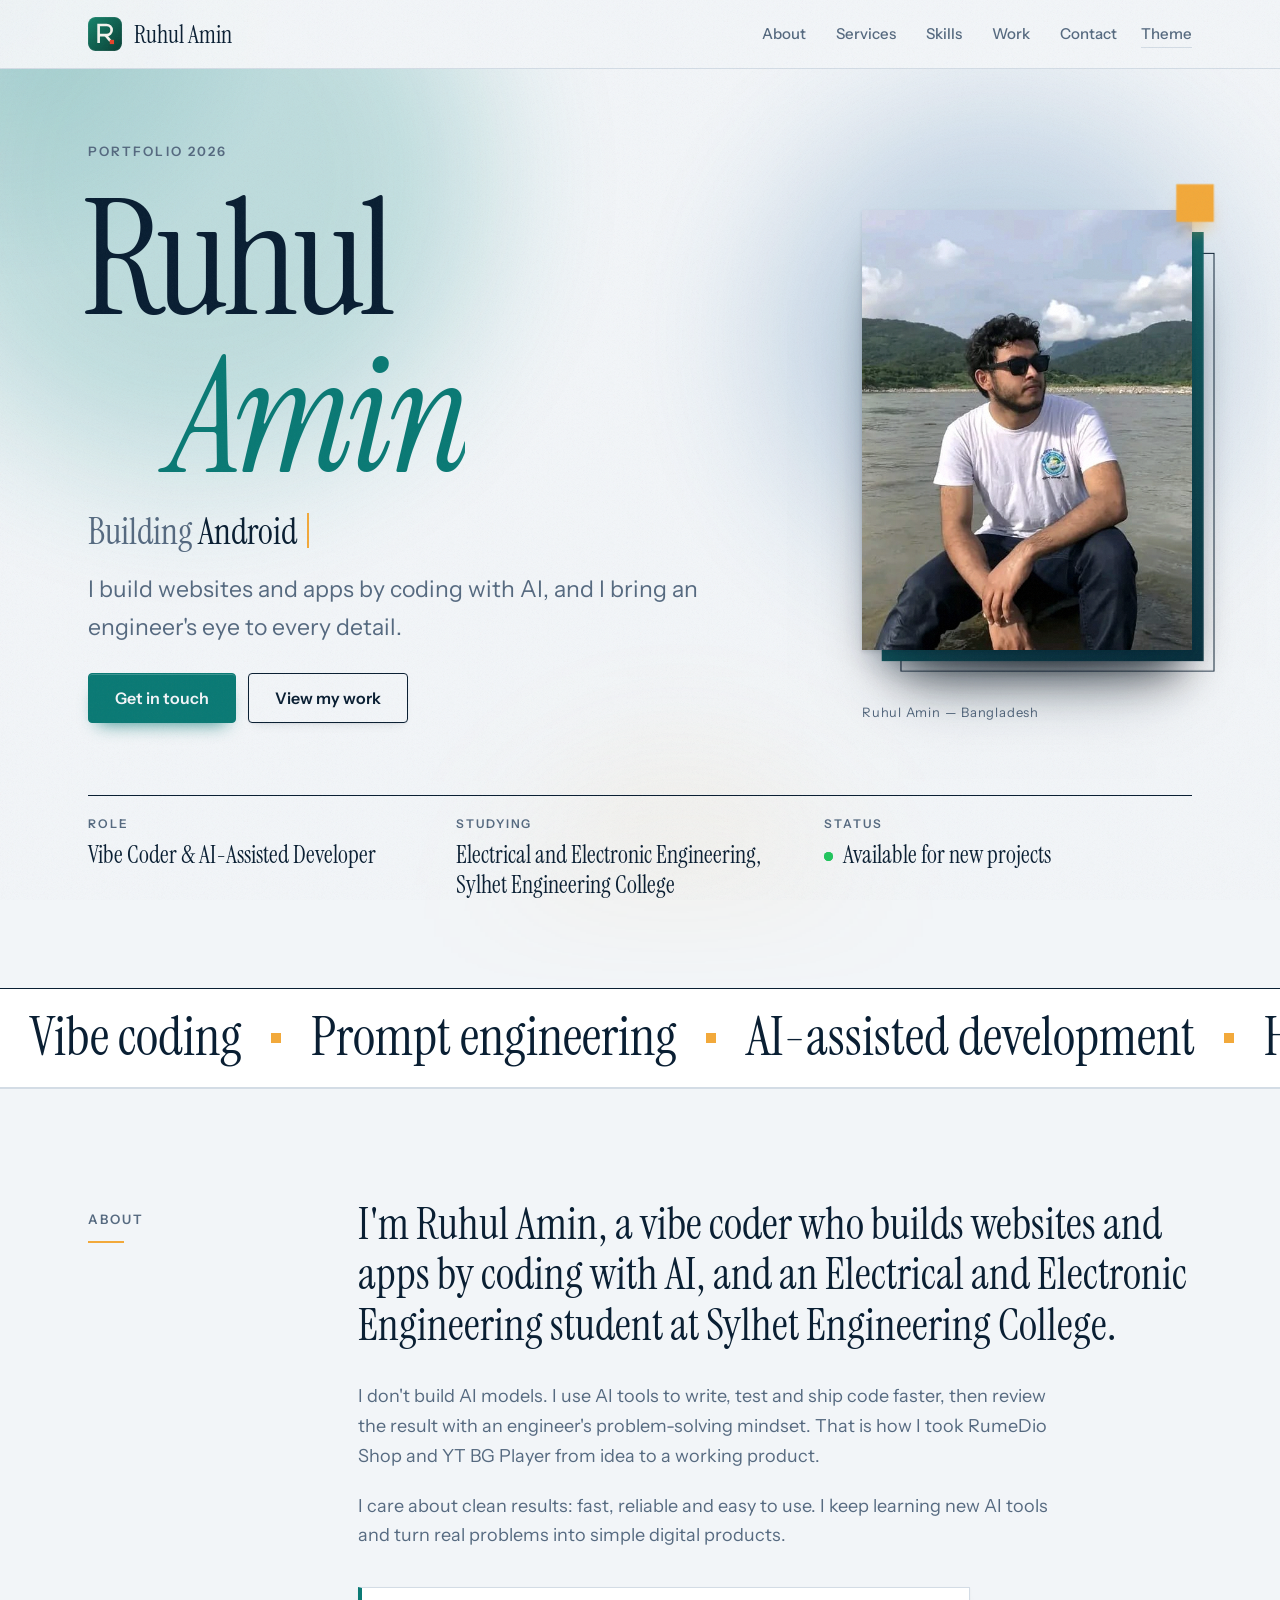
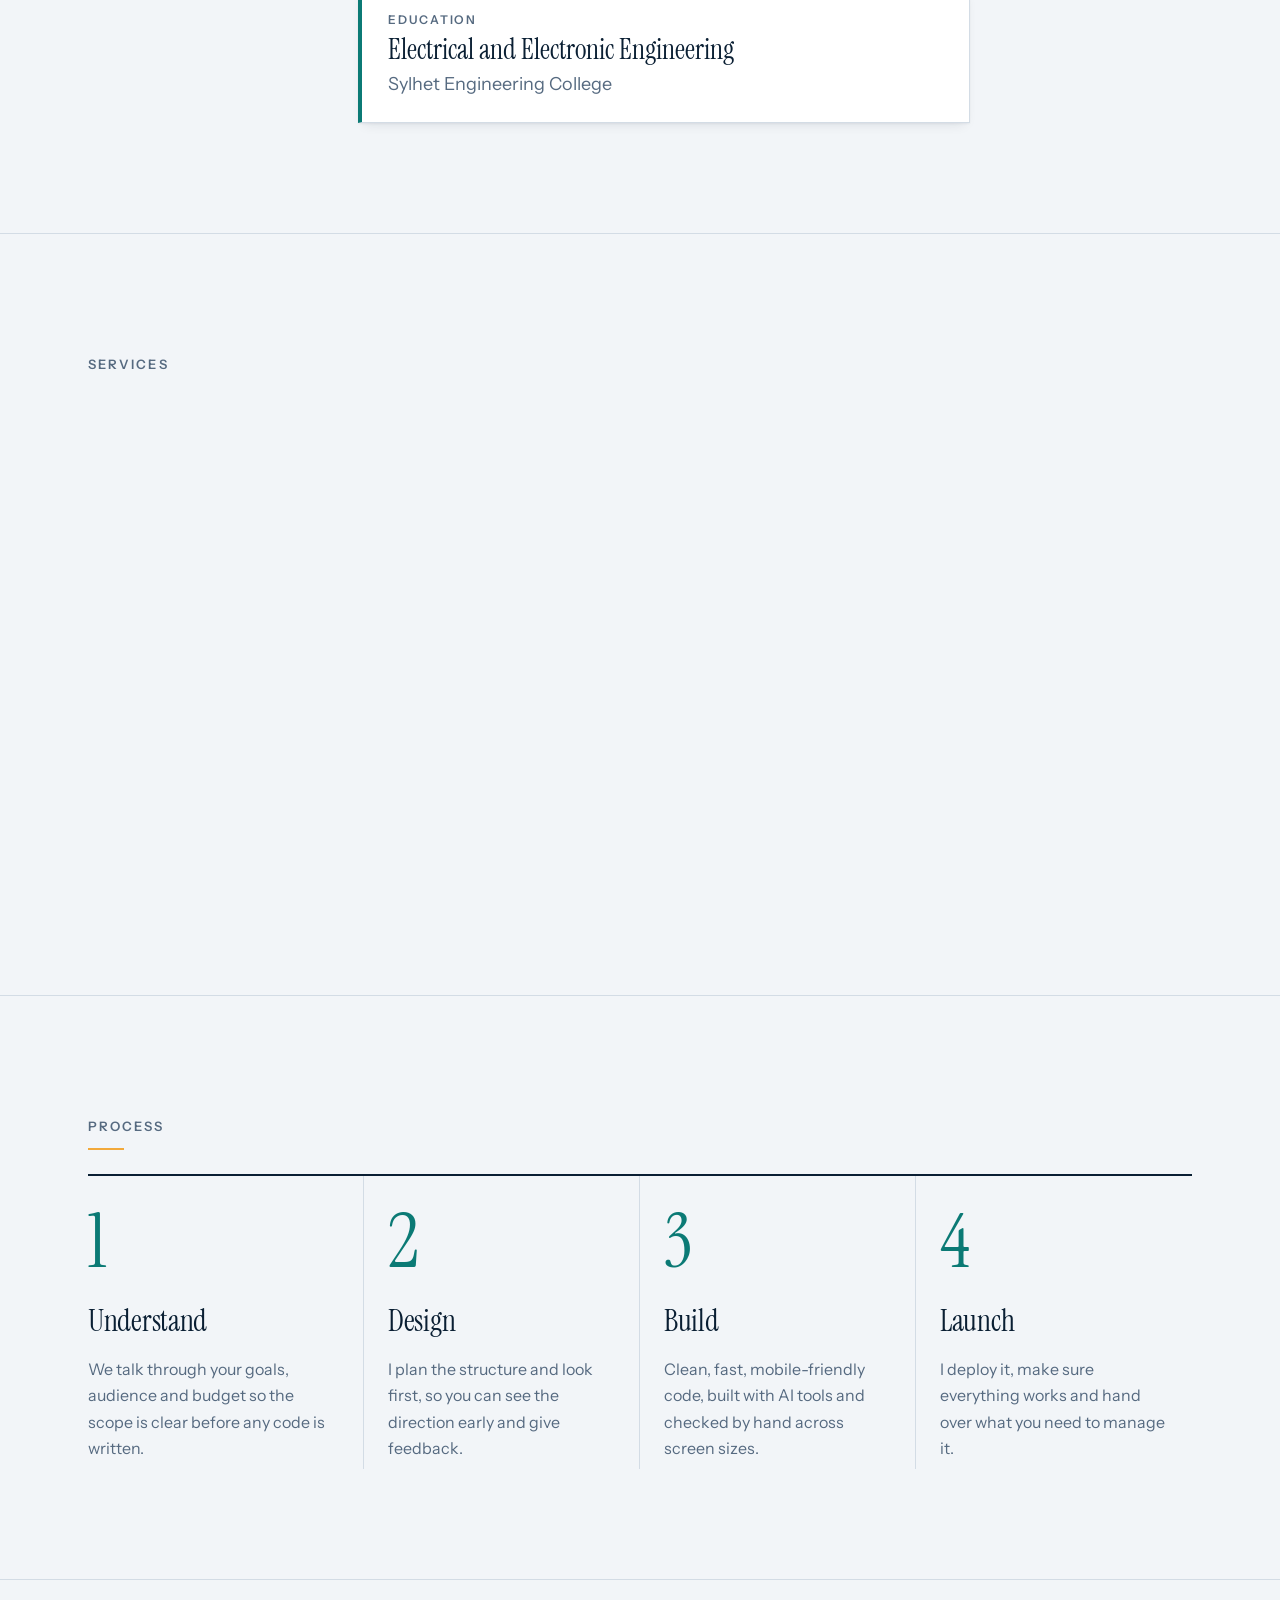
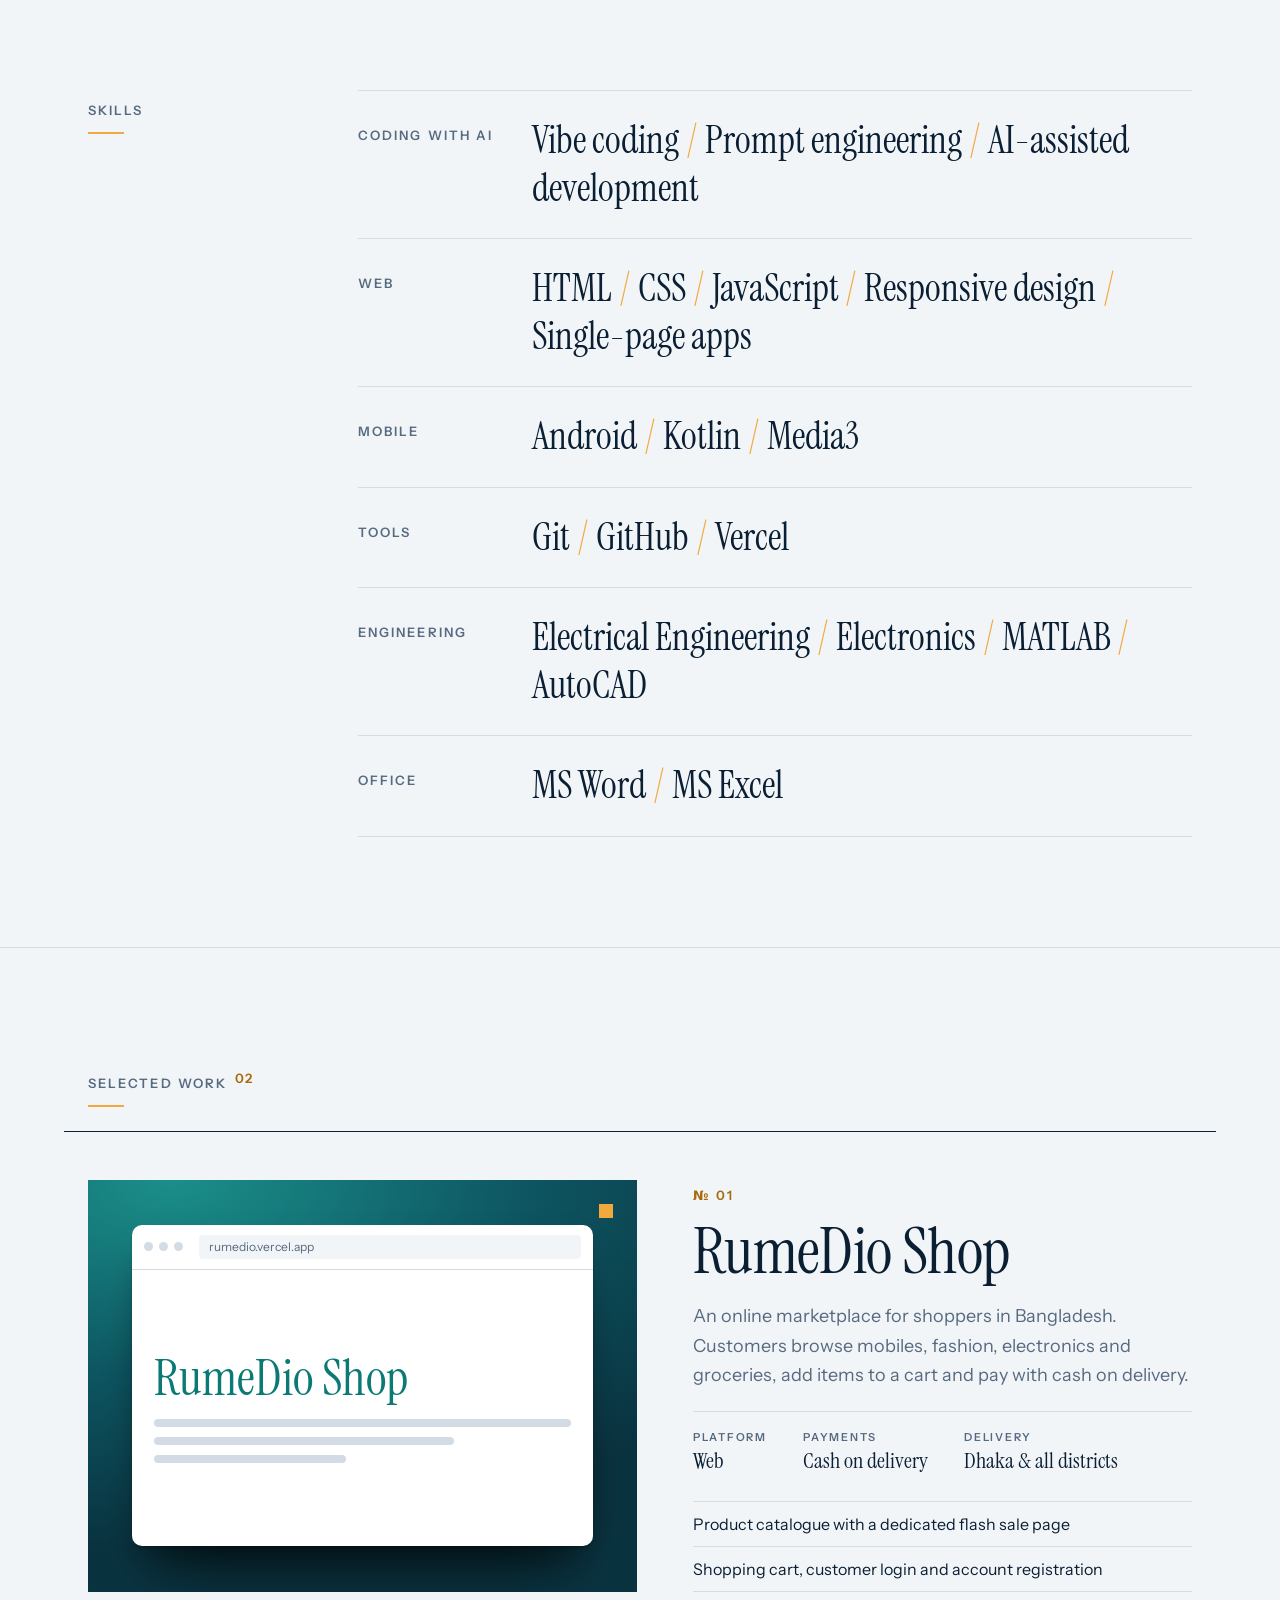
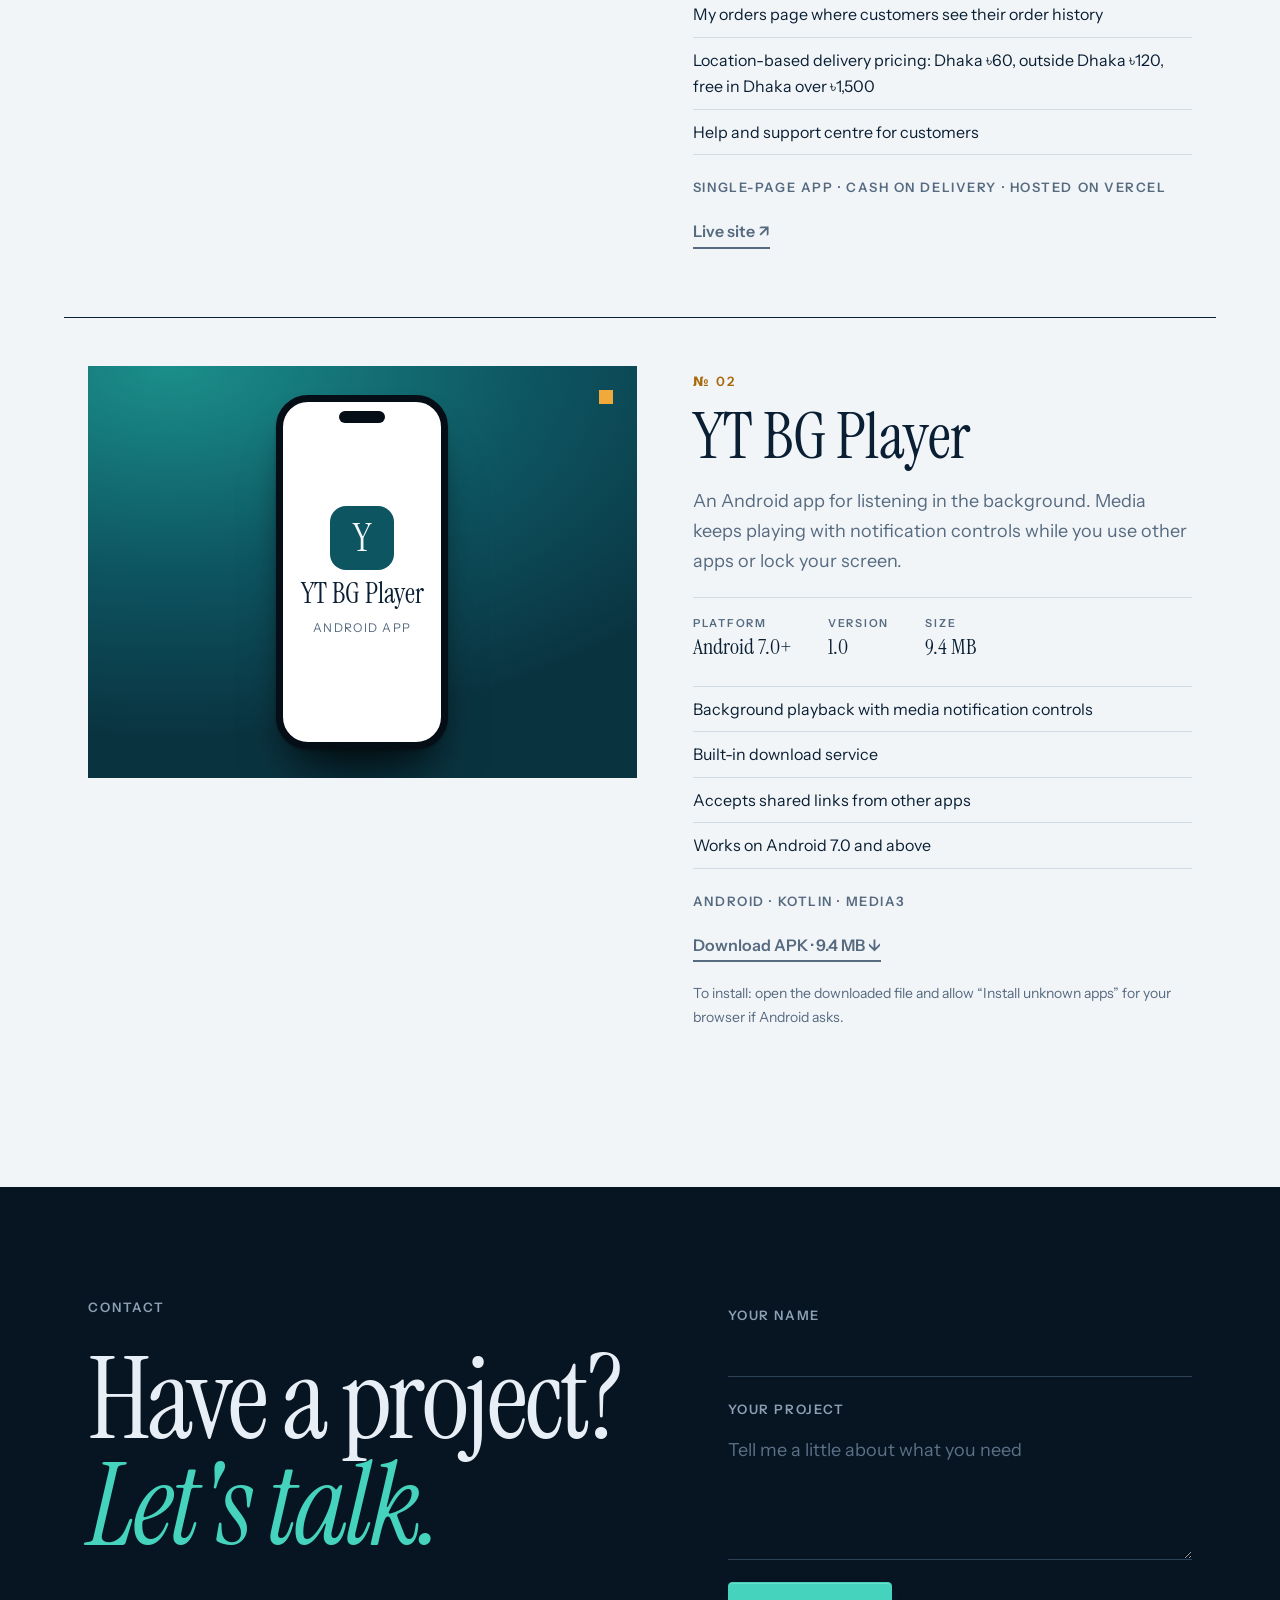
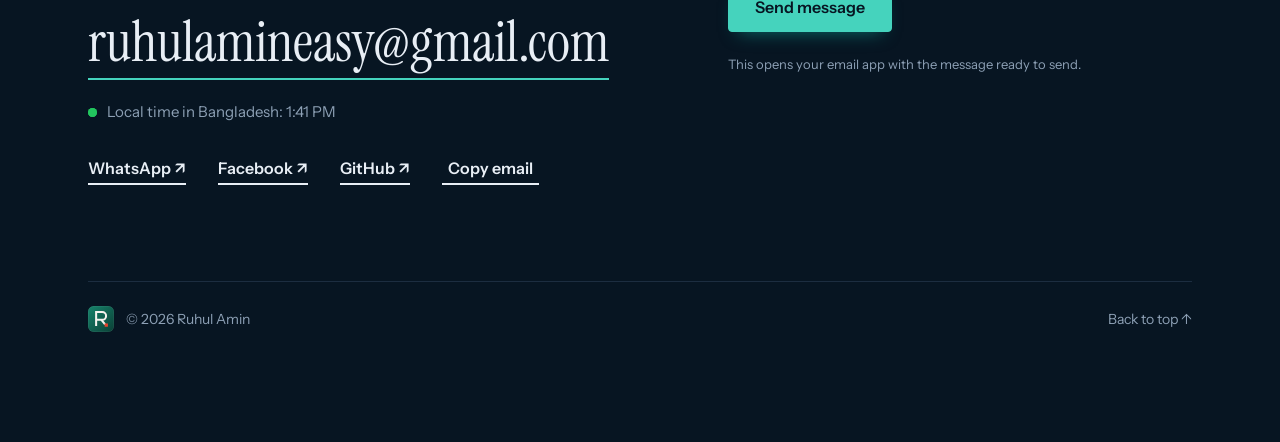
==== commit 5cfe7bea: "Add files via upload" ====
--- a/index.html
+++ b/index.html
@@ -15,7 +15,7 @@
 <link href="https://fonts.googleapis.com/css2?family=Instrument+Serif:ital@0;1&family=Instrument+Sans:wght@400;500;600&display=swap" rel="stylesheet">
 <script type="application/ld+json">{"@context":"https://schema.org","@type":"Person","name":"Ruhul Amin","jobTitle":"Vibe Coder & AI-Assisted Developer","email":"ruhulamineasy@gmail.com","alumniOf":{"@type":"CollegeOrUniversity","name":"Sylhet Engineering College"},"address":{"@type":"PostalAddress","addressCountry":"BD"}}</script>
 <script>try{var t=localStorage.getItem('theme');if(t)document.documentElement.dataset.theme=t}catch(e){}document.documentElement.classList.add('js');try{if(sessionStorage.getItem('seen'))document.documentElement.classList.add('seen');else sessionStorage.setItem('seen','1')}catch(e){}</script>
-<link rel="stylesheet" href="style.css?v=12">
+<link rel="stylesheet" href="style.css?v=14">
 </head>
 <body>
 <a class="skip" href="#about">Skip to content</a>
@@ -68,7 +68,7 @@
   </div>
   <footer><img src="assets/logo.svg" width="26" height="26" alt=""><span id="foot"></span><a href="#top" class="totop">Back to top ↑</a></footer>
 </div></section>
-<script src="data.js?v=12"></script>
-<script src="script.js?v=12"></script>
+<script src="data.js?v=14"></script>
+<script src="script.js?v=14"></script>
 </body>
 </html>
--- a/style.css
+++ b/style.css
@@ -175,7 +175,7 @@
 }
 
 /* ---- v4 strength ---- */
-.skip{position:absolute;left:-999px;top:0}.skip:focus{left:16px;top:16px;z-index:200;background:var(--ink);color:var(--bg);padding:10px 16px;text-decoration:none}
+.skip{position:absolute;width:1px;height:1px;overflow:hidden;clip-path:inset(50%);white-space:nowrap}.skip:focus{width:auto;height:auto;clip-path:none;left:16px;top:16px;z-index:200;background:var(--ink);color:var(--bg);padding:10px 16px;text-decoration:none}
 .head h2 sup{font-size:1em;color:var(--hot-t);margin-left:8px;letter-spacing:.05em}
 .proc{display:grid;grid-template-columns:repeat(4,1fr);margin-top:20px;border-top:2px solid var(--ink)}
 .proc article{padding:28px 24px 8px;border-right:1px solid var(--line)}
@@ -335,11 +335,48 @@
 /* ---- v10 photo detail: seal, sweep, breathing ---- */
 @keyframes sqturn{0%,65%{transform:rotate(0)}85%,100%{transform:rotate(90deg)}}
 .stage:hover .stage .frame{position:relative}
-.stage .frame::after{content:"";position:absolute;inset:0;pointer-events:none;background:linear-gradient(105deg,transparent 38%,rgba(255,255,255,.34) 50%,transparent 62%);transform:translateX(-120%);animation:sweep 9s 3.6s cubic-bezier(.45,0,.2,1) infinite}
-@keyframes sweep{0%{transform:translateX(-120%)}24%,100%{transform:translateX(120%)}}
+.stage .frame::after{content:"";position:absolute;inset:0;pointer-events:none;background:linear-gradient(105deg,transparent 40%,rgba(255,255,255,.34) 50%,transparent 60%) no-repeat;background-size:300% 100%;background-position:130% 0;animation:sweep 9s 3.6s cubic-bezier(.45,0,.2,1) infinite}
+@keyframes sweep{0%{background-position:130% 0}26%,100%{background-position:-30% 0}}
 .stage .l1{animation:br1 7s ease-in-out infinite}.stage .l2{animation:br2 7s ease-in-out infinite}
 @keyframes br1{50%{translate:4px 4px}}@keyframes br2{50%{translate:9px 9px}}
 .stage .sq{animation:sqturn 6s 1s cubic-bezier(.65,0,.35,1) infinite}
 
 /* safety: an old index.html may still contain the removed badge */
 .seal,.stage>svg{display:none!important}
+
+/* ---- phone safety: never allow sideways scrolling or blank space on the right ---- */
+html{overflow-x:hidden;overscroll-behavior-x:none}
+@supports (overflow:clip){html{overflow-x:clip}}
+html,body{max-width:100%;touch-action:pan-y pinch-zoom}
+.ticker,.aurora,.hero,.visual{contain:paint}
+.hero{overflow:clip}
+img,svg,video{max-width:100%}
+
+/* ---- v13 touch & mobile motion ---- */
+.btn .ripple{position:absolute;z-index:-1;border-radius:50%;pointer-events:none;background:currentColor;opacity:.22;transform:scale(0);animation:rip .65s cubic-bezier(.2,.7,.2,1) forwards}
+@keyframes rip{to{transform:scale(1);opacity:0}}
+.btn:active{scale:.96}.tx:active{opacity:.6}.chip:active,.group p span:active{color:var(--acc)}
+.photo.spread .l1{transform:translate3d(22px,22px,-36px)}.photo.spread .l2{transform:translate3d(44px,44px,-72px)}
+.photo.spread .sq{rotate:90deg}.sq{transition:rotate .5s cubic-bezier(.3,1.6,.5,1)}
+
+@media (hover:none){
+ .svc article.is-active::before{transform:scaleY(1);box-shadow:var(--sh2)}
+ .svc article.is-active h3{color:var(--acc);font-style:italic}
+ .proc article.is-active::before{transform:scaleX(1)}
+ .proc article.is-active{background:var(--panel);box-shadow:var(--sh2)}
+ .proc article.is-active b{color:var(--hot-t);transform:translateY(-6px)}
+ .edu.is-active{box-shadow:var(--sh2);transform:translateY(-3px)}
+ .group.is-active p span{color:var(--acc)}.group.is-active h3{color:var(--ink)}
+ .proj.is-active{background:var(--panel);box-shadow:var(--sh3)}
+ .proj.is-active .visual::before{opacity:1}
+ .proj.is-active h3{color:var(--acc)}
+ .proj.is-active .n{letter-spacing:.3em}.proj .n{transition:letter-spacing .5s}
+}
+@media (max-width:860px){
+ .proj{margin:0 -16px;padding:36px 16px}
+ #nav{display:flex;visibility:hidden;opacity:0;transform:translateY(-10px);pointer-events:none;box-shadow:var(--sh2);transition:opacity .3s,transform .4s cubic-bezier(.2,.7,.2,1),visibility 0s .4s}
+ #nav.open{visibility:visible;opacity:1;transform:none;pointer-events:auto;transition-delay:0s}
+ #nav a{opacity:0;transform:translateX(-16px);transition:opacity .35s,transform .5s cubic-bezier(.2,.7,.2,1),color .2s}
+ #nav.open a{opacity:1;transform:none}
+ #nav.open a:nth-child(1){transition-delay:.06s}#nav.open a:nth-child(2){transition-delay:.11s}#nav.open a:nth-child(3){transition-delay:.16s}#nav.open a:nth-child(4){transition-delay:.21s}#nav.open a:nth-child(5){transition-delay:.26s}
+}
